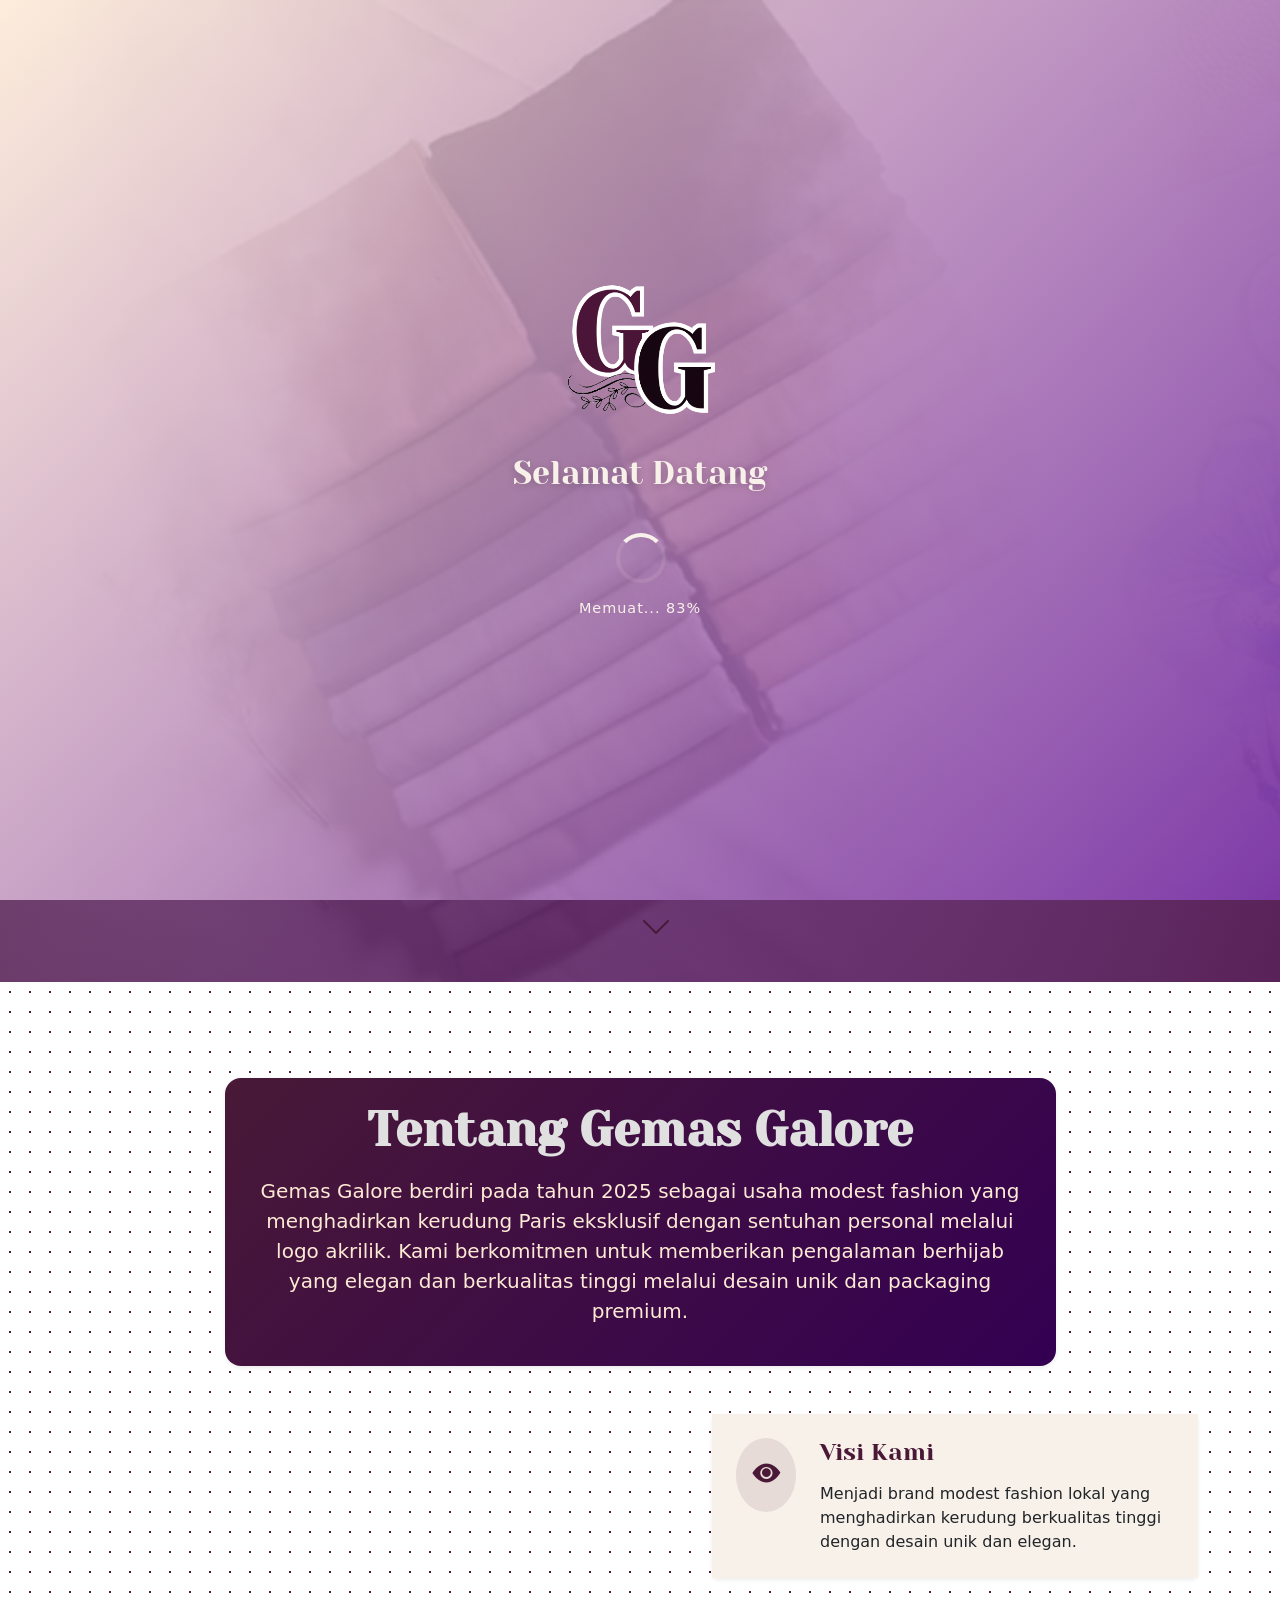
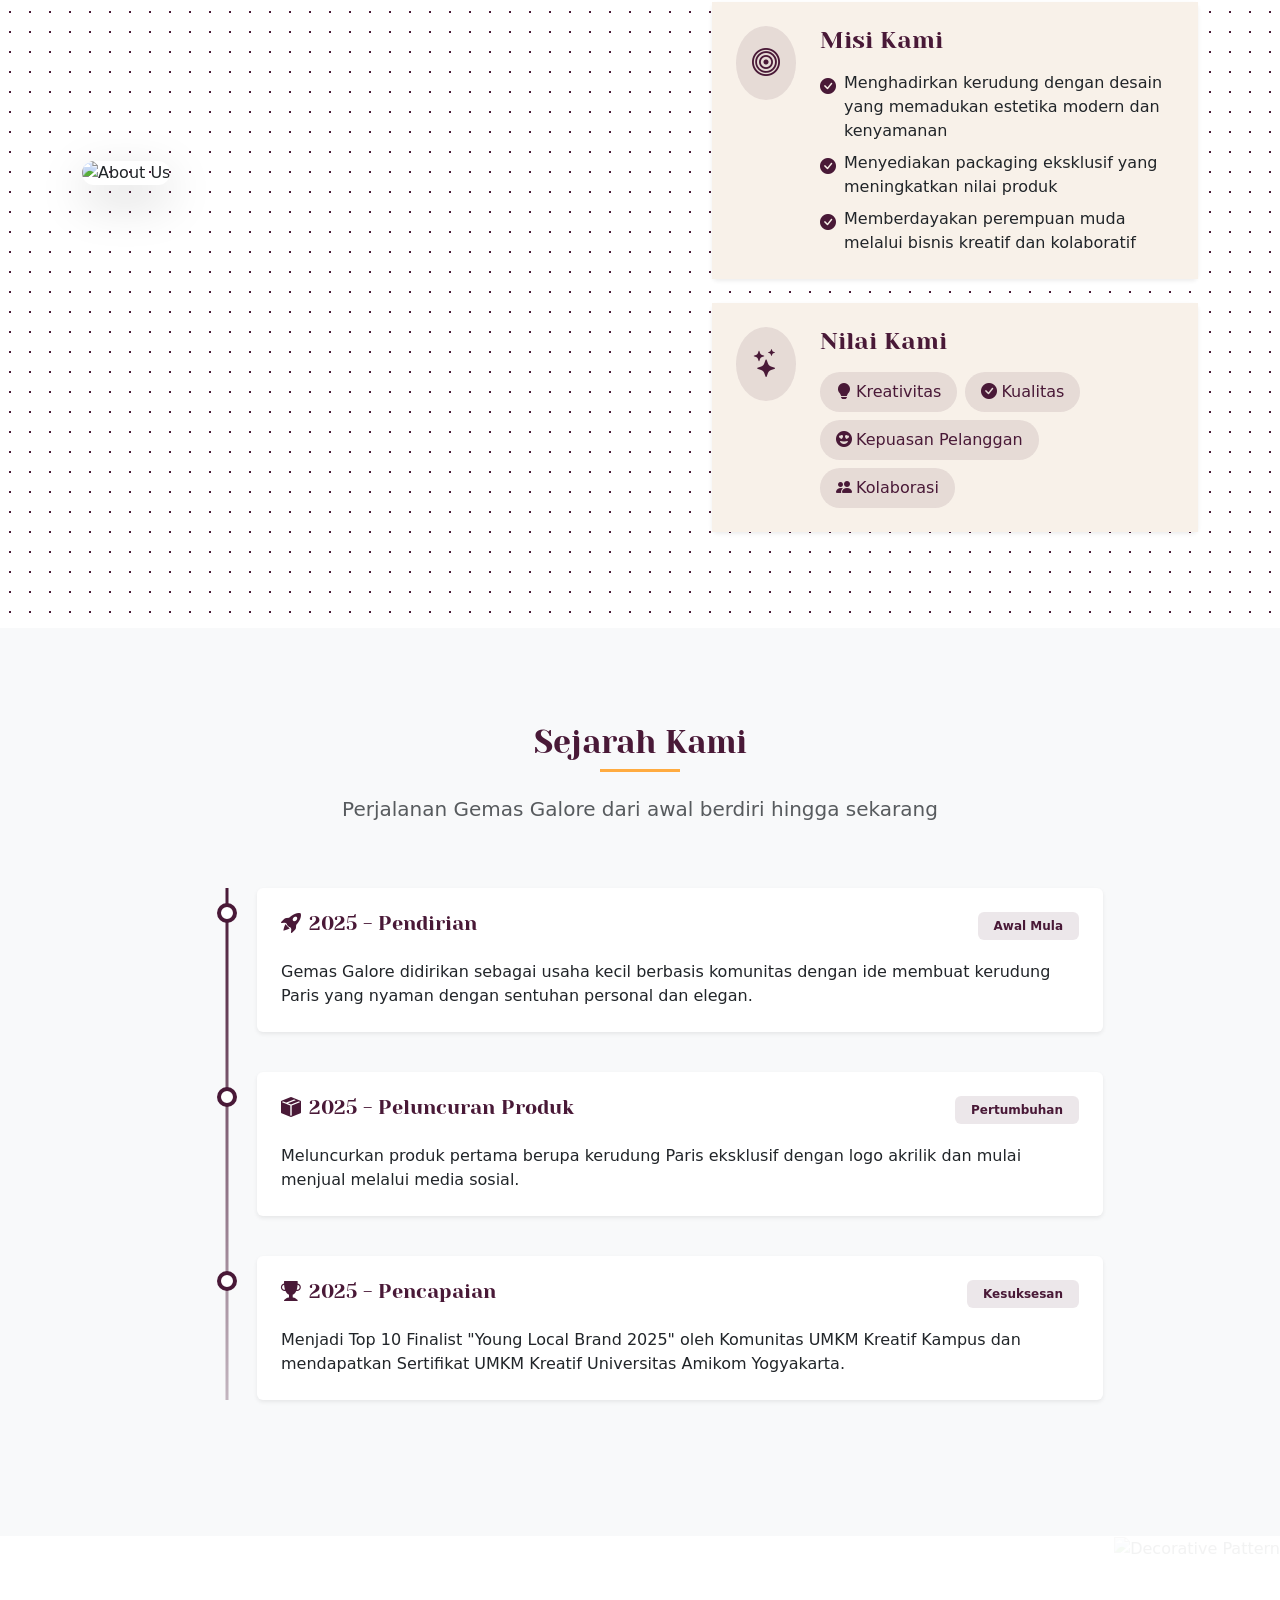
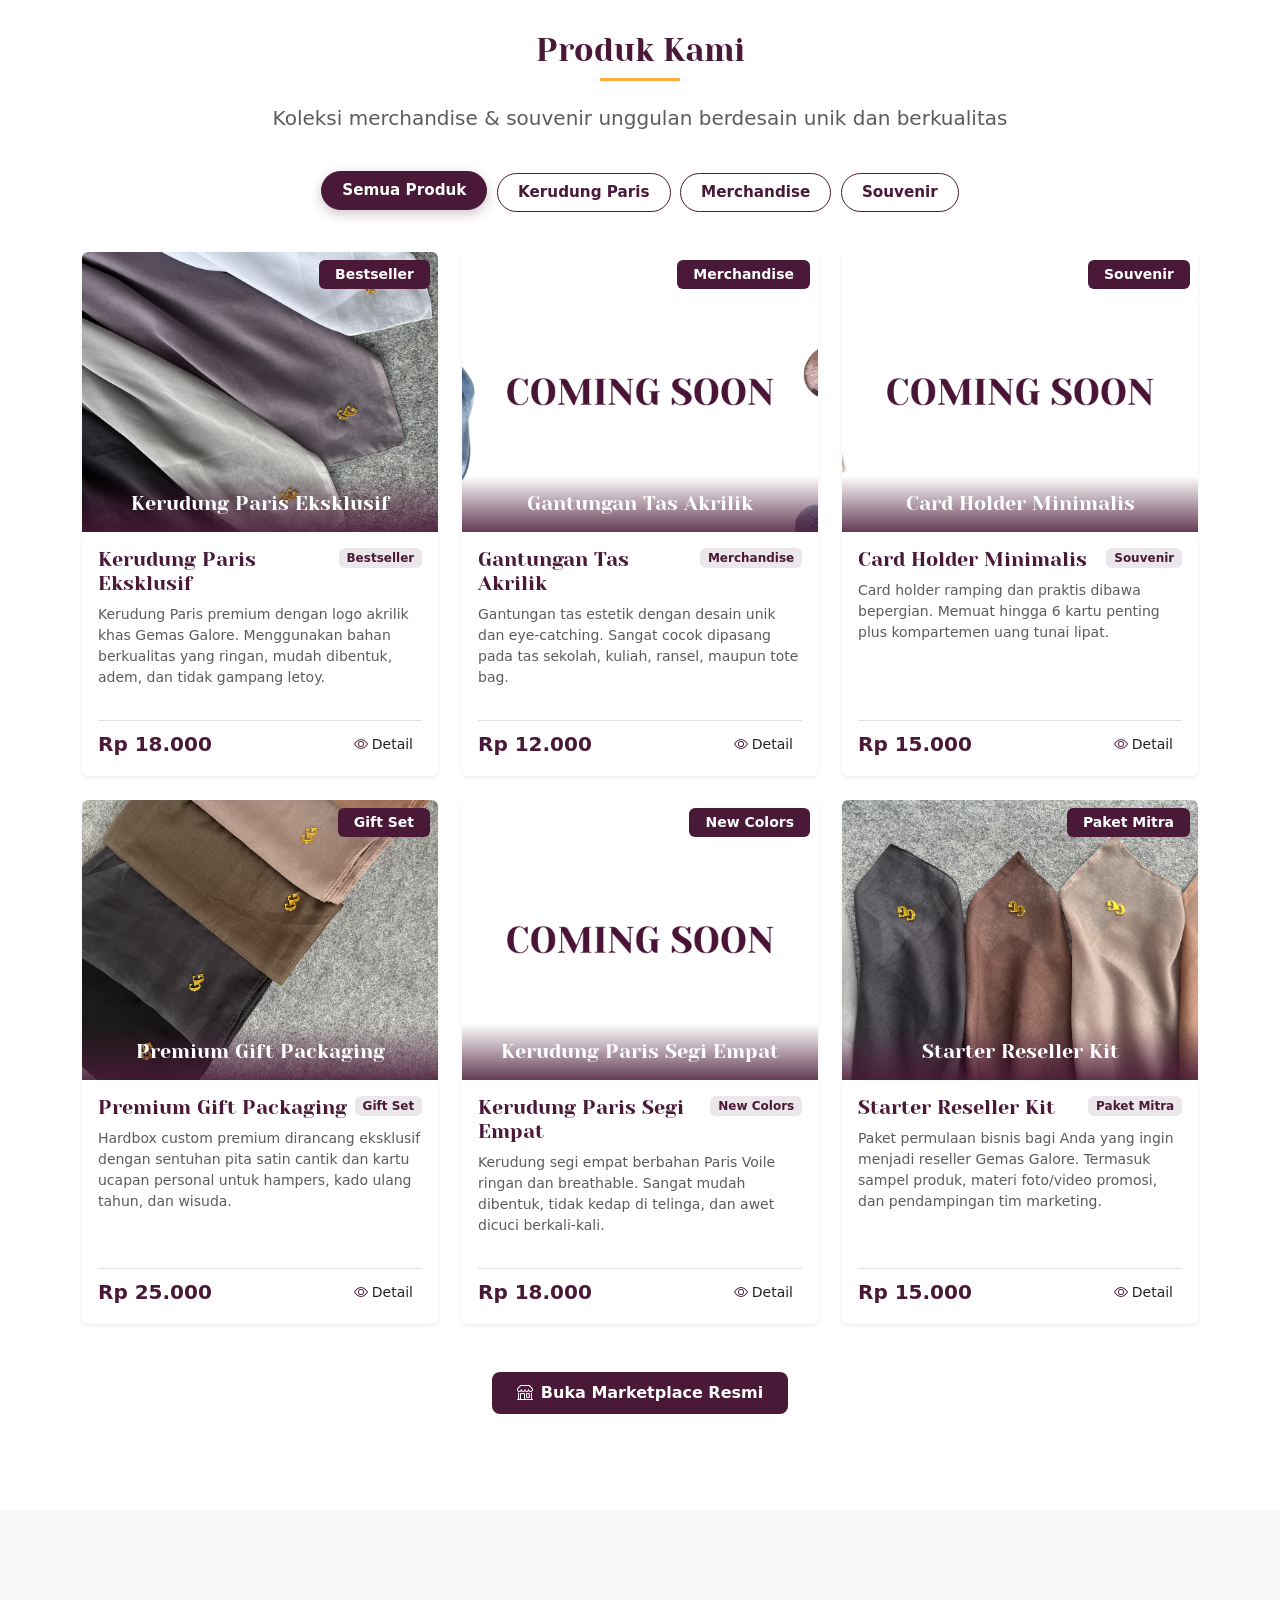
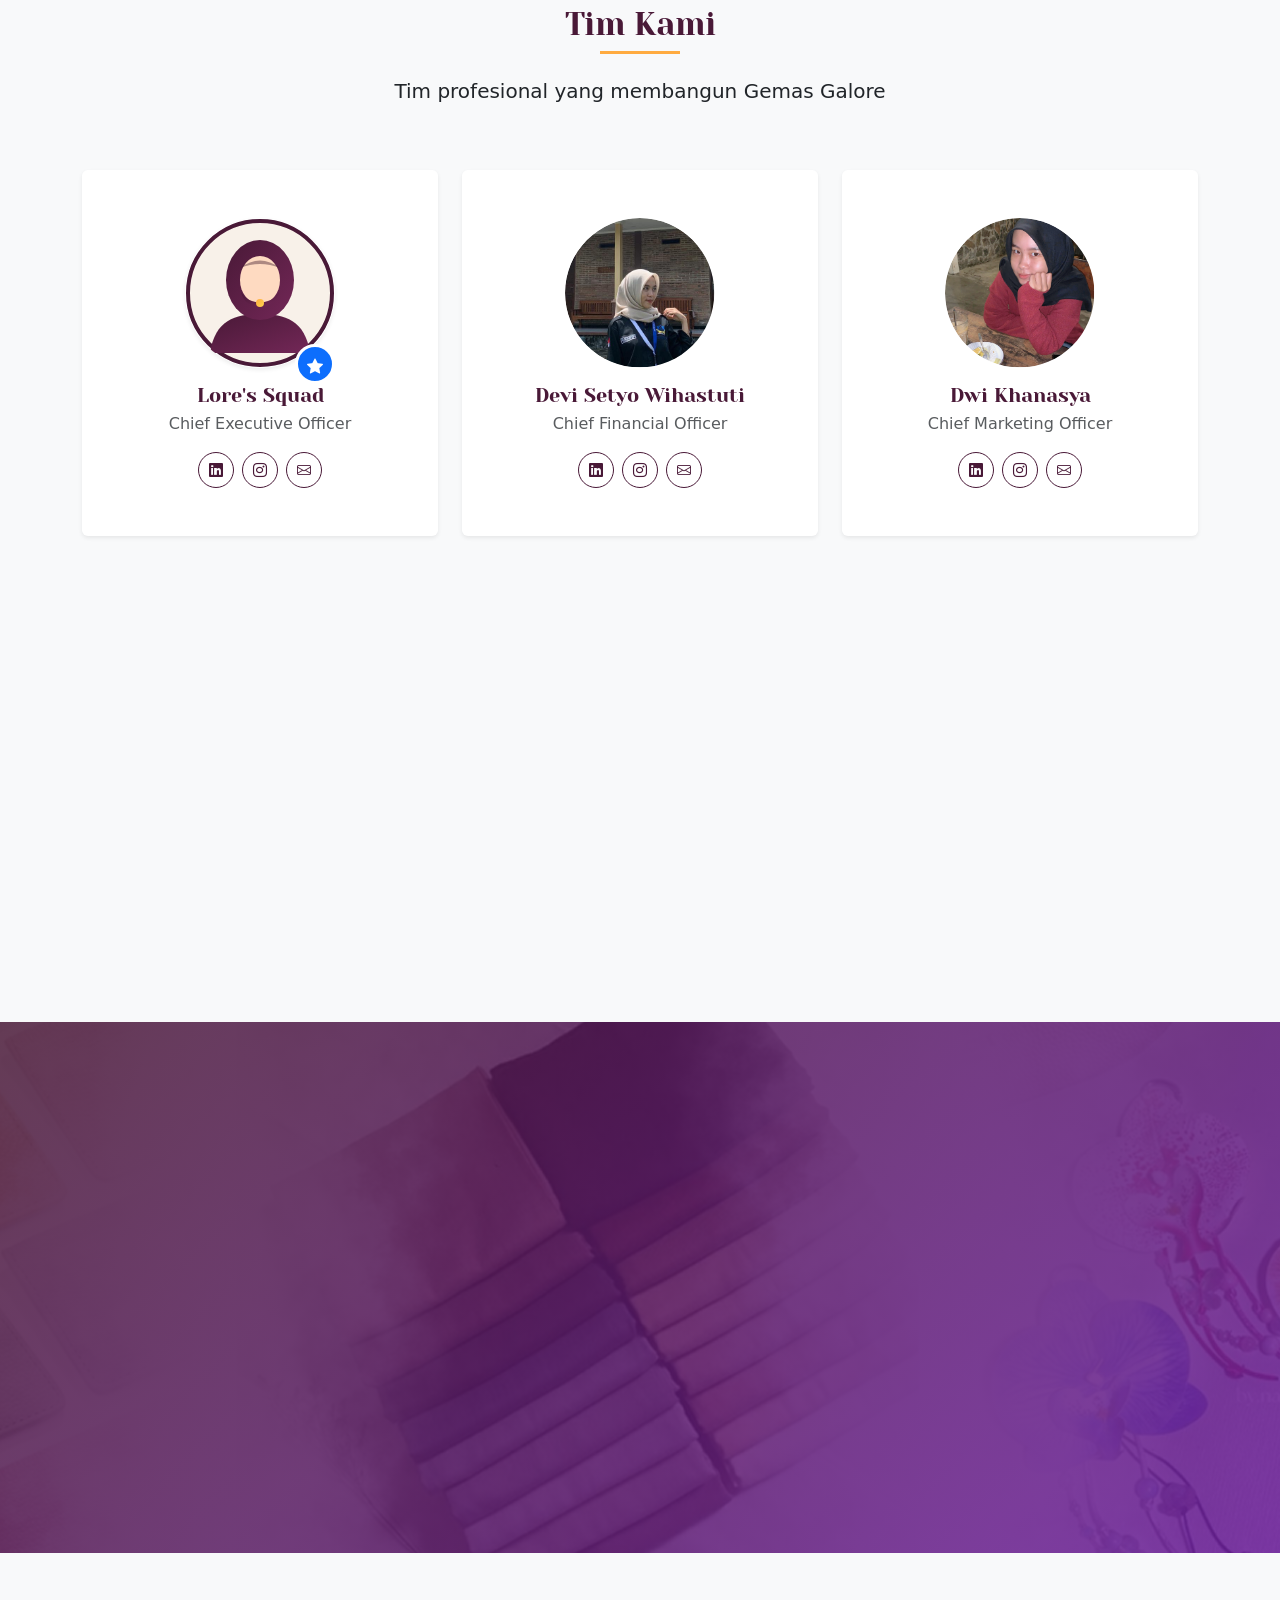
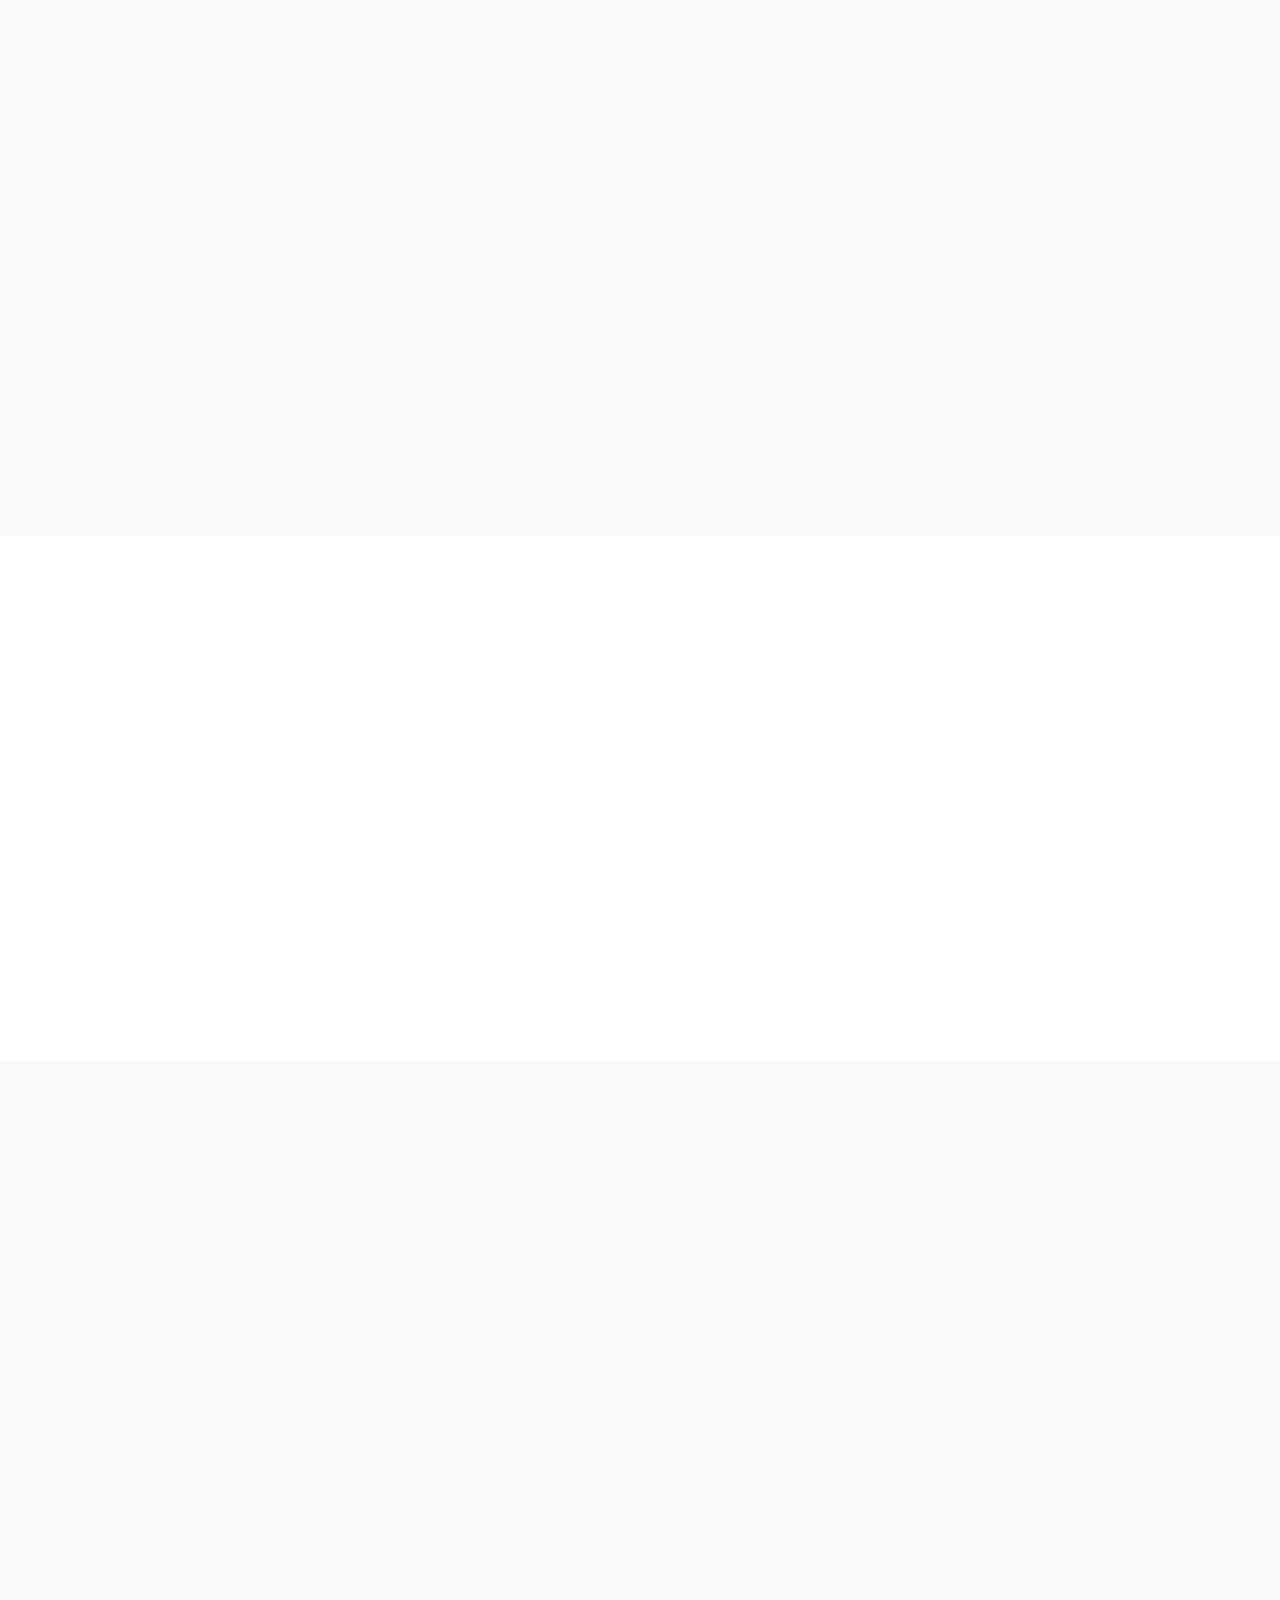
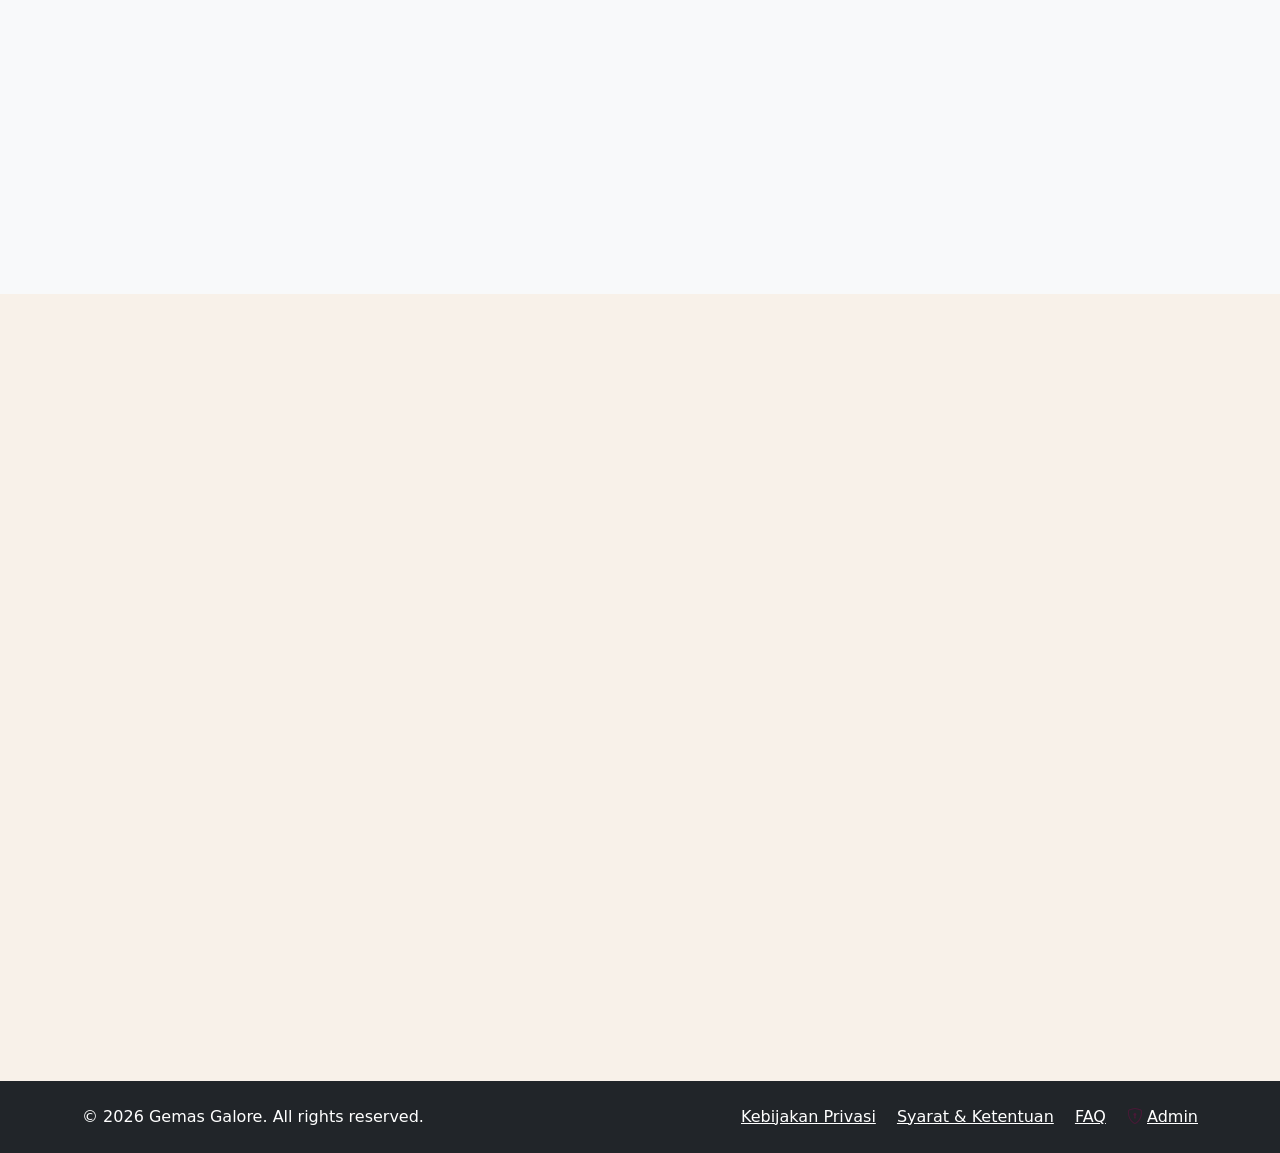
==== index.html @ ba9611f0 "feat: add /lopa custom route for admin panel via vercel.json" ====
<!DOCTYPE html>
<html lang="id">

<head>
    <meta charset="UTF-8">
    <meta name="viewport" content="width=device-width, initial-scale=1.0">
    <title>Gemas Galore | Elegance in Every Detail - Modest Fashion & Merchandise</title>
    
    <!-- Meta SEO -->
    <meta name="description" content="Gemas Galore - Brand modest fashion lokal menghadirkan kerudung Paris eksklusif dengan logo akrilik, merchandise gantungan tas, serta souvenir unik dan elegan di Sleman, Yogyakarta.">
    <meta name="keywords" content="Gemas Galore, kerudung paris, jilbab paris eksklusif, logo akrilik, modest fashion jogja, merchandise, souvenir, card holder, reseller jilbab">
    <meta name="author" content="Gemas Galore Team">
    <meta name="robots" content="index, follow">

    <!-- Open Graph / Facebook / WhatsApp -->
    <meta property="og:type" content="website">
    <meta property="og:site_name" content="Gemas Galore">
    <meta property="og:url" content="https://gemasgalore.vercel.app/">
    <meta property="og:title" content="Gemas Galore - Elegance in Every Detail">
    <meta property="og:description" content="Pilihan kerudung Paris eksklusif logo akrilik, souvenir, dan merchandise premium dengan packaging estetik.">
    <meta property="og:image" content="https://gemasgalore.vercel.app/asset/img/banner1.png">

    <!-- Twitter Card -->
    <meta name="twitter:card" content="summary_large_image">
    <meta name="twitter:title" content="Gemas Galore - Elegance in Every Detail">
    <meta name="twitter:description" content="Modest fashion lokal elegan & merchandise berkualitas dengan sentuhan personal.">
    <meta name="twitter:image" content="https://gemasgalore.vercel.app/asset/img/banner1.png">

    <link rel="icon" type="image/png" href="asset/img/logo1.png">

    <link rel="stylesheet" href="asset/css/style.css">
    <link rel="stylesheet" href="asset/css/splash.css">
    <link rel="stylesheet" href="asset/css/popup.css">

    <!-- Bootstrap 5 CSS -->
    <link href="https://cdn.jsdelivr.net/npm/bootstrap@5.3.3/dist/css/bootstrap.min.css" rel="stylesheet">
    <!-- Bootstrap Icons -->
    <link rel="stylesheet" href="https://cdn.jsdelivr.net/npm/bootstrap-icons@1.11.1/font/bootstrap-icons.css">

    <!-- Google Fonts -->
    <link rel="preconnect" href="https://fonts.googleapis.com">
    <link rel="preconnect" href="https://fonts.gstatic.com" crossorigin>
    <link href="https://fonts.googleapis.com/css2?family=Water+Brush&family=Yeseva+One&display=swap" rel="stylesheet">

    <!-- AOS CSS -->
    <link href="https://unpkg.com/aos@2.3.1/dist/aos.css" rel="stylesheet">
</head>

<body>

    <!-- Splash Screen -->
    <div class="splash-screen">
        <div class="splash-content">
            <div class="logo-container">
                <img src="asset/img/logo1.png" alt="Gemas Galore Logo" class="splash-logo">
                <div class="logo-circle"></div>
            </div>
            <h1 class="splash-title">Selamat Datang</h1>
            <div class="loading-container">
                <div class="loading-circle"></div>
                <div class="loading-text">Memuat...</div>
            </div>
        </div>
    </div>

    <!-- Navigation -->
    <nav class="navbar navbar-expand-lg navbar-dark sticky-top py-3">
        <div class="container">
            <a class="navbar-brand d-flex align-items-center" href="#">
                <img src="asset/img/logo1.png" alt="Gemas Galore Logo" style="height:40px; width:auto;">
                <span class="fw-bold ps-2" style="font-family: 'Yeseva One', cursive;">Gemas Galore</span>
            </a>
            <button class="navbar-toggler" type="button" data-bs-toggle="collapse" data-bs-target="#navbarNav">
                <span class="navbar-toggler-icon"></span>
            </button>
            <div class="collapse navbar-collapse" id="navbarNav">
                <ul class="navbar-nav ms-auto">
                    <li class="nav-item"><a class="nav-link active" href="#home"><i class="bi bi-house-door me-1"></i>
                            Beranda</a></li>
                    <li class="nav-item"><a class="nav-link" href="#about"><i class="bi bi-building me-1"></i>
                            Tentang</a></li>
                    <li class="nav-item"><a class="nav-link" href="#products"><i class="bi bi-bag me-1"></i> Produk</a>
                    </li>
                    <li class="nav-item"><a class="nav-link" href="#team"><i class="bi bi-people me-1"></i> Tim</a></li>
                    <li class="nav-item"><a class="nav-link" href="#faq"><i class="bi bi-question-circle me-1"></i> FAQ</a></li>
                    <li class="nav-item"><a class="nav-link" href="#contact"><i class="bi bi-envelope me-1"></i>
                            Kontak</a></li>
                </ul>
            </div>
        </div>
    </nav>

    <!--1. Hero Section -->
    <section id="home" class="hero-section">
        <div class="hero-overlay"></div>
        <div class="container">
            <div class="hero-content" data-aos="fade-up" data-aos-duration="1000">
                <h1 class="hero-title">Gemas Galore</h1>
                <p class="hero-subtitle">Elegance in Every Detail</p>
                <div class="hero-buttons">
                    <a href="#about" class="btn btn-primary btn-hero me-3" data-aos="fade-right" data-aos-delay="300">
                        <i class="bi bi-arrow-down-circle me-2"></i>Explore Koleksi
                    </a>
                    <a href="https://wa.me/6289656759653" class="btn btn-outline-light btn-hero" data-aos="fade-left"
                        data-aos-delay="300" target="_blank" rel="noopener">
                        <i class="bi bi-whatsapp me-2 text-white"></i>Chat Sekarang
                    </a>
                </div>
            </div>
            <a href="#about" class="hero-scroll-down" data-aos="fade-up" data-aos-delay="500">
                <i class="bi bi-chevron-down"></i>
            </a>
        </div>
    </section>

    <!--2. About Section -->
    <section id="about" class="py-6 py-lg-7 position-relative overflow-hidden">
        <!-- Background Pattern -->
        <div class="position-absolute top-0 start-0 w-100 h-100 bg-pattern"></div>
        <div class="container position-relative z-index-1">
            <div class="row justify-content-center mb-5">
                <div class="col-lg-9 text-center">
                    <div class="tentang rounded-4 shadow-sm p-4" data-aos="fade-up">
                        <h2 class="display-5 fw-bold mb-3" style="color: #e0e0e0;">Tentang Gemas Galore</h2>
                        <p class="lead">
                            Gemas Galore berdiri pada tahun 2025 sebagai usaha modest fashion yang menghadirkan kerudung
                            Paris eksklusif dengan sentuhan personal melalui logo akrilik. Kami berkomitmen untuk
                            memberikan pengalaman
                            berhijab yang elegan dan berkualitas tinggi melalui desain unik dan packaging premium.
                        </p>
                    </div>
                </div>
            </div>

            <div class="row g-5 align-items-center">
                <div class="col-lg-6">
                    <div class="position-relative" data-aos="fade-right">
                        <img src="asset/img/GGcollactions.svg" alt="About Us" class="img-fluid rounded-4 shadow-lg">
                    </div>
                </div>
                <div class="col-lg-6">
                    <div class="ps-lg-5">
                        <!-- Vision Card -->
                        <div class="card border-0 shadow-sm mb-4 hover-lift" data-aos="fade-up" data-aos-delay="100">
                            <div class="card-body p-4 bgcard">
                                <div class="d-flex align-items-start">
                                    <div class="p-3 rounded-circle me-4"
                                        style="background-color: rgba(73, 25, 55, 0.1);">
                                        <i class="bi bi-eye-fill fs-3" style="color: #491937;"></i>
                                    </div>
                                    <div>
                                        <h3 class="h4 mb-3" style="color: #491937;">Visi Kami</h3>
                                        <p class="mb-0">Menjadi brand modest fashion lokal yang menghadirkan kerudung
                                            berkualitas tinggi dengan desain unik dan elegan.</p>
                                    </div>
                                </div>
                            </div>
                        </div>

                        <!-- Mission Card -->
                        <div class="card border-0 shadow-sm mb-4 hover-lift" data-aos="fade-up" data-aos-delay="200">
                            <div class="card-body p-4 bgcard">
                                <div class="d-flex align-items-start">
                                    <div class="p-3 rounded-circle me-4"
                                        style="background-color: rgba(73, 25, 55, 0.1);">
                                        <i class="bi bi-bullseye fs-3" style="color: #491937;"></i>
                                    </div>
                                    <div>
                                        <h3 class="h4 mb-3" style="color: #491937;">Misi Kami</h3>
                                        <ul class="list-unstyled mb-0">
                                            <li class="d-flex mb-2">
                                                <i class="bi bi-check-circle-fill mt-1 me-2"
                                                    style="color: #491937;"></i>
                                                <span>Menghadirkan kerudung dengan desain yang memadukan estetika modern
                                                    dan kenyamanan</span>
                                            </li>
                                            <li class="d-flex mb-2">
                                                <i class="bi bi-check-circle-fill mt-1 me-2"
                                                    style="color: #491937;"></i>
                                                <span>Menyediakan packaging eksklusif yang meningkatkan nilai
                                                    produk</span>
                                            </li>
                                            <li class="d-flex">
                                                <i class="bi bi-check-circle-fill mt-1 me-2"
                                                    style="color: #491937;"></i>
                                                <span>Memberdayakan perempuan muda melalui bisnis kreatif dan
                                                    kolaboratif</span>
                                            </li>
                                        </ul>
                                    </div>
                                </div>
                            </div>
                        </div>

                        <!-- Values Card -->
                        <div class="card border-0 shadow-sm hover-lift" data-aos="fade-up" data-aos-delay="300">
                            <div class="card-body p-4 bgcard">
                                <div class="d-flex align-items-start">
                                    <div class="p-3 rounded-circle me-4"
                                        style="background-color: rgba(73, 25, 55, 0.1);">
                                        <i class="bi bi-stars fs-3" style="color: #491937;"></i>
                                    </div>
                                    <div>
                                        <h3 class="h4 mb-3" style="color: #491937;">Nilai Kami</h3>
                                        <div class="d-flex flex-wrap gap-2">
                                            <span class="rounded-pill py-2 px-3 d-flex align-items-center"
                                                style="background-color: rgba(73, 25, 55, 0.1); color: #491937;">
                                                <i class="bi bi-lightbulb-fill me-1" style="color: #491937;"></i>
                                                Kreativitas
                                            </span>
                                            <span class="rounded-pill py-2 px-3 d-flex align-items-center"
                                                style="background-color: rgba(73, 25, 55, 0.1); color: #491937;">
                                                <i class="bi bi-check-circle-fill me-1" style="color: #491937;"></i>
                                                Kualitas
                                            </span>
                                            <span class="rounded-pill py-2 px-3 d-flex align-items-center"
                                                style="background-color: rgba(73, 25, 55, 0.1); color: #491937;">
                                                <i class="bi bi-emoji-heart-eyes-fill me-1" style="color: #491937;"></i>
                                                Kepuasan Pelanggan
                                            </span>
                                            <span class="rounded-pill py-2 px-3 d-flex align-items-center"
                                                style="background-color: rgba(73, 25, 55, 0.1); color: #491937;">
                                                <i class="bi bi-people-fill me-1" style="color: #491937;"></i>
                                                Kolaborasi
                                            </span>
                                        </div>
                                    </div>
                                </div>
                            </div>
                        </div>
                    </div>
                </div>
            </div>
        </div>
    </section>

    <!--3. History Section -->
    <section id="history" class="py-5 bg-light">
        <div class="container py-5">
            <div class="row justify-content-center mb-5">
                <div class="col-lg-8 text-center" data-aos="fade-up">
                    <h2 class="section-title">Sejarah Kami</h2>
                    <p class="lead text-muted">Perjalanan Gemas Galore dari awal berdiri hingga sekarang</p>
                </div>
            </div>

            <div class="row">
                <div class="col-lg-10 mx-auto">
                    <div class="timeline">
                        <!-- Timeline Item 1 -->
                        <div class="timeline-item" data-aos="fade-right">
                            <div class="timeline-badge"></div>
                            <div class="card border-0 shadow-sm timeline-card">
                                <div class="card-body p-4">
                                    <div
                                        class="d-flex flex-column flex-md-row justify-content-between align-items-start mb-3">
                                        <h5 class="card-title" style="color: #491937;">
                                            <i class="bi bi-rocket-takeoff-fill me-2"></i>2025 - Pendirian
                                        </h5>
                                        <span class="badge py-2 px-3"
                                            style="background-color: rgba(73, 25, 55, 0.1); color: #491937; min-width: 90px; text-align: center;">Awal
                                            Mula</span>
                                    </div>
                                    <p class="card-text mb-0">Gemas Galore didirikan sebagai usaha kecil berbasis
                                        komunitas dengan ide membuat kerudung Paris yang nyaman dengan sentuhan personal
                                        dan elegan.</p>
                                </div>
                            </div>
                        </div>

                        <!-- Timeline Item 2 -->
                        <div class="timeline-item" data-aos="fade-left">
                            <div class="timeline-badge"></div>
                            <div class="card border-0 shadow-sm timeline-card">
                                <div class="card-body p-4">
                                    <div
                                        class="d-flex flex-column flex-md-row justify-content-between align-items-start mb-3">
                                        <h5 class="card-title" style="color: #491937;">
                                            <i class="bi bi-box-seam-fill me-2"></i>2025 - Peluncuran Produk
                                        </h5>
                                        <span class="badge py-2 px-3"
                                            style="background-color: rgba(73, 25, 55, 0.1); color: #491937; min-width: 90px; text-align: center;">Pertumbuhan</span>
                                    </div>
                                    <p class="card-text mb-0">Meluncurkan produk pertama berupa kerudung Paris eksklusif
                                        dengan logo akrilik dan mulai menjual melalui media sosial.</p>
                                </div>
                            </div>
                        </div>

                        <!-- Timeline Item 3 -->
                        <div class="timeline-item" data-aos="fade-right">
                            <div class="timeline-badge"></div>
                            <div class="card border-0 shadow-sm timeline-card">
                                <div class="card-body p-4">
                                    <div
                                        class="d-flex flex-column flex-md-row justify-content-between align-items-start mb-3">
                                        <h5 class="card-title" style="color: #491937;">
                                            <i class="bi bi-trophy-fill me-2"></i>2025 - Pencapaian
                                        </h5>
                                        <span class="badge py-2 px-3"
                                            style="background-color: rgba(73, 25, 55, 0.1); color: #491937; min-width: 90px; text-align: center;">Kesuksesan</span>
                                    </div>
                                    <p class="card-text mb-0">Menjadi Top 10 Finalist "Young Local Brand 2025" oleh
                                        Komunitas UMKM Kreatif Kampus dan mendapatkan Sertifikat UMKM Kreatif
                                        Universitas Amikom Yogyakarta.</p>
                                </div>
                            </div>
                        </div>
                    </div>
                </div>
            </div>
        </div>
    </section>

    <!--5. Products Section -->
    <section id="products" class="bg-white py-5 position-relative">
        <!-- Decorative Elements -->
        <div class="position-absolute top-0 end-0">
            <img src="asset/img/pattern.svg" alt="Decorative Pattern" class="img-fluid"
                style="opacity: 0.05; width: 300px;">
        </div>

        <div class="container py-5 position-relative">
            <div class="row justify-content-center mb-4">
                <div class="col-lg-8 text-center" data-aos="fade-up">
                    <h2 class="section-title">Produk Kami</h2>
                    <p class="lead text-muted">Koleksi merchandise & souvenir unggulan berdesain unik dan berkualitas</p>
                </div>
            </div>

            <!-- Category Filter Tabs -->
            <div class="product-filters" data-aos="fade-up" data-aos-delay="100">
                <button type="button" class="product-filter-btn active" data-filter="all">Semua Produk</button>
                <button type="button" class="product-filter-btn" data-filter="hijab">Kerudung Paris</button>
                <button type="button" class="product-filter-btn" data-filter="merchandise">Merchandise</button>
                <button type="button" class="product-filter-btn" data-filter="souvenir">Souvenir</button>
            </div>

            <div class="row g-4" id="productList">
                <!-- Product 1: Kerudung Paris Eksklusif -->
                <div class="col-md-6 col-lg-4 product-item" data-category="hijab" data-aos="fade-up" data-aos-delay="100">
                    <div class="card product-card h-100 border-0 shadow-sm">
                        <div class="position-relative overflow-hidden">
                            <img src="asset/img/produk/produk1.jpg" class="card-img-top w-100"
                                alt="Kerudung Paris Eksklusif"
                                style="height: 280px; object-fit: cover; transition: transform 0.5s ease;">
                            <span class="position-absolute top-0 end-0 px-3 py-1 m-2 rounded fw-bold small text-white"
                                style="background-color: #491937;">Bestseller</span>
                            <div class="position-absolute bottom-0 start-0 end-0 p-3 text-center"
                                style="background: linear-gradient(to top, rgba(73,25,55,0.85) 0%, transparent 100%);">
                                <h5 class="text-white mb-0">Kerudung Paris</h5>
                            </div>
                        </div>
                        <div class="card-body d-flex flex-column">
                            <div class="d-flex justify-content-between align-items-start mb-2">
                                <h5 class="card-title mb-0" style="color: #491937;">Kerudung Paris Eksklusif</h5>
                                <span class="badge"
                                    style="background-color: rgba(73,25,55,0.1); color: #491937;">Logo Akrilik</span>
                            </div>
                            <p class="card-text text-muted small flex-grow-1">Kerudung dengan sentuhan logo akrilik eksklusif, bahan adem, tegak di dahi, dan nyaman seharian.</p>
                            <div class="d-flex justify-content-between align-items-center mt-3 pt-2 border-top">
                                <span class="fw-bold fs-5" style="color: #491937;">Rp 18.000</span>
                                <div class="d-flex gap-2">
                                    <button type="button" class="btn btn-sm btn-brand-primary btn-quick-view"
                                        data-title="Kerudung Paris Eksklusif"
                                        data-price="Rp 18.000"
                                        data-img="asset/img/produk/produk1.jpg"
                                        data-badge="Bestseller"
                                        data-desc="Kerudung Paris premium dengan logo akrilik khas Gemas Galore. Menggunakan bahan berkualitas yang ringan, mudah dibentuk, adem, dan tidak gampang letoy."
                                        data-material="Paris Premium Super Fine + Pin Akrilik Eksklusif">
                                        <i class="bi bi-eye me-1"></i>Detail
                                    </button>
                                </div>
                            </div>
                        </div>
                    </div>
                </div>

                <!-- Product 2: Gantungan Tas Akrilik -->
                <div class="col-md-6 col-lg-4 product-item" data-category="merchandise" data-aos="fade-up" data-aos-delay="200">
                    <div class="card product-card h-100 border-0 shadow-sm">
                        <div class="position-relative overflow-hidden">
                            <img src="asset/img/bgantungantas.png" class="card-img-top w-100" alt="Gantungan Tas Akrilik"
                                style="height: 280px; object-fit: cover; transition: transform 0.5s ease;">
                            <span class="position-absolute top-0 end-0 px-3 py-1 m-2 rounded fw-bold small text-white"
                                style="background-color: #491937;">Merchandise</span>
                            <div class="position-absolute bottom-0 start-0 end-0 p-3 text-center"
                                style="background: linear-gradient(to top, rgba(73,25,55,0.85) 0%, transparent 100%);">
                                <h5 class="text-white mb-0">Gantungan Tas</h5>
                            </div>
                        </div>
                        <div class="card-body d-flex flex-column">
                            <div class="d-flex justify-content-between align-items-start mb-2">
                                <h5 class="card-title mb-0" style="color: #491937;">Gantungan Tas Akrilik</h5>
                                <span class="badge"
                                    style="background-color: rgba(73,25,55,0.1); color: #491937;">Estetik</span>
                            </div>
                            <p class="card-text text-muted small flex-grow-1">Gantungan tas estetik berdesain menarik dengan bahan akrilik tebal dan gantungan kuat anti karat.</p>
                            <div class="d-flex justify-content-between align-items-center mt-3 pt-2 border-top">
                                <span class="fw-bold fs-5" style="color: #491937;">Rp 12.000</span>
                                <div class="d-flex gap-2">
                                    <button type="button" class="btn btn-sm btn-brand-primary btn-quick-view"
                                        data-title="Gantungan Tas Akrilik"
                                        data-price="Rp 12.000"
                                        data-img="asset/img/bgantungantas.png"
                                        data-badge="Merchandise"
                                        data-desc="Gantungan tas dengan desain unik dan eye-catching. Sangat cocok dipasang pada tas sekolah, kuliah, ransel, maupun tote bag."
                                        data-material="Akrilik Tebal 3mm Double Side + Gantungan O-Ring Premium">
                                        <i class="bi bi-eye me-1"></i>Detail
                                    </button>
                                </div>
                            </div>
                        </div>
                    </div>
                </div>

                <!-- Product 3: Card Holder Minimalis -->
                <div class="col-md-6 col-lg-4 product-item" data-category="souvenir" data-aos="fade-up" data-aos-delay="300">
                    <div class="card product-card h-100 border-0 shadow-sm">
                        <div class="position-relative overflow-hidden">
                            <img src="asset/img/bcardholder.png" class="card-img-top w-100" alt="Card Holder Minimalis"
                                style="height: 280px; object-fit: cover; transition: transform 0.5s ease;">
                            <span class="position-absolute top-0 end-0 px-3 py-1 m-2 rounded fw-bold small text-white"
                                style="background-color: #491937;">Souvenir</span>
                            <div class="position-absolute bottom-0 start-0 end-0 p-3 text-center"
                                style="background: linear-gradient(to top, rgba(73,25,55,0.85) 0%, transparent 100%);">
                                <h5 class="text-white mb-0">Card Holder</h5>
                            </div>
                        </div>
                        <div class="card-body d-flex flex-column">
                            <div class="d-flex justify-content-between align-items-start mb-2">
                                <h5 class="card-title mb-0" style="color: #491937;">Card Holder Minimalis</h5>
                                <span class="badge"
                                    style="background-color: rgba(73,25,55,0.1); color: #491937;">Slim & Rapi</span>
                            </div>
                            <p class="card-text text-muted small flex-grow-1">Penyimpan kartu minimalis dan ringkas untuk kartu identitas, e-money, dan kartu perbankan.</p>
                            <div class="d-flex justify-content-between align-items-center mt-3 pt-2 border-top">
                                <span class="fw-bold fs-5" style="color: #491937;">Rp 15.000</span>
                                <div class="d-flex gap-2">
                                    <button type="button" class="btn btn-sm btn-brand-primary btn-quick-view"
                                        data-title="Card Holder Minimalis"
                                        data-price="Rp 15.000"
                                        data-img="asset/img/bcardholder.png"
                                        data-badge="Souvenir"
                                        data-desc="Card holder ramping dan praktis dibawa bepergian. Memuat hingga 6 kartu penting plus kompartemen uang tunai lipat."
                                        data-material="Kulit Sintetis Lembut / Kanvas Tebal Jahitan Presisi">
                                        <i class="bi bi-eye me-1"></i>Detail
                                    </button>
                                </div>
                            </div>
                        </div>
                    </div>
                </div>

                <!-- Product 4: Premium Gift Packaging -->
                <div class="col-md-6 col-lg-4 product-item" data-category="souvenir" data-aos="fade-up" data-aos-delay="100">
                    <div class="card product-card h-100 border-0 shadow-sm">
                        <div class="position-relative overflow-hidden">
                            <img src="asset/img/produk/produk2.jpg" class="card-img-top w-100" alt="Premium Packaging"
                                style="height: 280px; object-fit: cover; transition: transform 0.5s ease;">
                            <span class="position-absolute top-0 end-0 px-3 py-1 m-2 rounded fw-bold small text-white"
                                style="background-color: #491937;">Gift Set</span>
                            <div class="position-absolute bottom-0 start-0 end-0 p-3 text-center"
                                style="background: linear-gradient(to top, rgba(73,25,55,0.85) 0%, transparent 100%);">
                                <h5 class="text-white mb-0">Premium Packaging</h5>
                            </div>
                        </div>
                        <div class="card-body d-flex flex-column">
                            <div class="d-flex justify-content-between align-items-start mb-2">
                                <h5 class="card-title mb-0" style="color: #491937;">Premium Packaging</h5>
                                <span class="badge"
                                    style="background-color: rgba(73,25,55,0.1); color: #491937;">Exclusive Box</span>
                            </div>
                            <p class="card-text text-muted small flex-grow-1">Box custom tebal, pita satin, dan kartu ucapan eksklusif untuk pengalaman hadiah sempurna.</p>
                            <div class="d-flex justify-content-between align-items-center mt-3 pt-2 border-top">
                                <span class="fw-bold fs-5" style="color: #491937;">Rp 25.000</span>
                                <div class="d-flex gap-2">
                                    <button type="button" class="btn btn-sm btn-brand-primary btn-quick-view"
                                        data-title="Premium Gift Packaging"
                                        data-price="Rp 25.000"
                                        data-img="asset/img/produk/produk2.jpg"
                                        data-badge="Gift Set"
                                        data-desc="Hardbox custom premium dirancang eksklusif dengan sentuhan pita satin cantik dan kartu ucapan personal untuk hampers, kado ulang tahun, dan wisuda."
                                        data-material="Hardbox Doff Premium + Pita Satin + Custom Greeting Card">
                                        <i class="bi bi-eye me-1"></i>Detail
                                    </button>
                                </div>
                            </div>
                        </div>
                    </div>
                </div>

                <!-- Product 5: Kerudung Paris Pastel Edition -->
                <div class="col-md-6 col-lg-4 product-item" data-category="hijab" data-aos="fade-up" data-aos-delay="200">
                    <div class="card product-card h-100 border-0 shadow-sm">
                        <div class="position-relative overflow-hidden">
                            <img src="asset/img/bjilbab.png" class="card-img-top w-100" alt="Kerudung Paris Pastel Edition"
                                style="height: 280px; object-fit: cover; transition: transform 0.5s ease;">
                            <span class="position-absolute top-0 end-0 px-3 py-1 m-2 rounded fw-bold small text-white"
                                style="background-color: #491937;">New Colors</span>
                            <div class="position-absolute bottom-0 start-0 end-0 p-3 text-center"
                                style="background: linear-gradient(to top, rgba(73,25,55,0.85) 0%, transparent 100%);">
                                <h5 class="text-white mb-0">Paris Segi Empat</h5>
                            </div>
                        </div>
                        <div class="card-body d-flex flex-column">
                            <div class="d-flex justify-content-between align-items-start mb-2">
                                <h5 class="card-title mb-0" style="color: #491937;">Kerudung Paris Segi Empat</h5>
                                <span class="badge"
                                    style="background-color: rgba(73,25,55,0.1); color: #491937;">Pastel & Neutral</span>
                            </div>
                            <p class="card-text text-muted small flex-grow-1">Varian warna pastel dan earth tone yang lembut, mudah dipadukan dengan berbagai outfit kerja atau hangout.</p>
                            <div class="d-flex justify-content-between align-items-center mt-3 pt-2 border-top">
                                <span class="fw-bold fs-5" style="color: #491937;">Rp 18.000</span>
                                <div class="d-flex gap-2">
                                    <button type="button" class="btn btn-sm btn-brand-primary btn-quick-view"
                                        data-title="Kerudung Paris Segi Empat"
                                        data-price="Rp 18.000"
                                        data-img="asset/img/bjilbab.png"
                                        data-badge="New Colors"
                                        data-desc="Kerudung segi empat berbahan Paris Voile ringan dan breathable. Sangat mudah dibentuk, tidak kedap di telinga, dan awet dicuci berkali-kali."
                                        data-material="Paris Voile Berkualitas Ukuran 115 x 115 cm">
                                        <i class="bi bi-eye me-1"></i>Detail
                                    </button>
                                </div>
                            </div>
                        </div>
                    </div>
                </div>

                <!-- Product 6: Starter Reseller Kit -->
                <div class="col-md-6 col-lg-4 product-item" data-category="merchandise" data-aos="fade-up" data-aos-delay="300">
                    <div class="card product-card h-100 border-0 shadow-sm">
                        <div class="position-relative overflow-hidden">
                            <img src="asset/img/produk/produk3.jpg" class="card-img-top w-100" alt="Reseller Kit"
                                style="height: 280px; object-fit: cover; transition: transform 0.5s ease;">
                            <span class="position-absolute top-0 end-0 px-3 py-1 m-2 rounded fw-bold small text-white"
                                style="background-color: #491937;">Promo Mitra</span>
                            <div class="position-absolute bottom-0 start-0 end-0 p-3 text-center"
                                style="background: linear-gradient(to top, rgba(73,25,55,0.85) 0%, transparent 100%);">
                                <h5 class="text-white mb-0">Reseller Kit</h5>
                            </div>
                        </div>
                        <div class="card-body d-flex flex-column">
                            <div class="d-flex justify-content-between align-items-start mb-2">
                                <h5 class="card-title mb-0" style="color: #491937;">Starter Reseller Kit</h5>
                                <span class="badge"
                                    style="background-color: rgba(73,25,55,0.1); color: #491937;">Paket Kemitraan</span>
                            </div>
                            <p class="card-text text-muted small flex-grow-1">Paket lengkap sampel produk, konten promosi siap pakai, dan panduan untuk memulai bisnis sebagai reseller.</p>
                            <div class="d-flex justify-content-between align-items-center mt-3 pt-2 border-top">
                                <span class="fw-bold fs-5" style="color: #491937;">Rp 15.000</span>
                                <div class="d-flex gap-2">
                                    <button type="button" class="btn btn-sm btn-brand-primary btn-quick-view"
                                        data-title="Starter Reseller Kit"
                                        data-price="Rp 15.000"
                                        data-img="asset/img/produk/produk3.jpg"
                                        data-badge="Paket Mitra"
                                        data-desc="Paket permulaan bisnis bagi Anda yang ingin menjadi reseller Gemas Galore. Termasuk sampel produk, materi foto/video promosi, dan pendampingan tim marketing."
                                        data-material="Sampel Produk + Katalog Digital + Bimbingan Penjualan">
                                        <i class="bi bi-eye me-1"></i>Detail
                                    </button>
                                </div>
                            </div>
                        </div>
                    </div>
                </div>
            </div>

            <div class="text-center mt-5" data-aos="fade-up">
                <button class="btn px-4 py-2 fw-bold view-products-btn"
                    style="background-color: #491937; color: white;">
                    <i class="bi bi-shop me-2 text-white"></i>Buka Marketplace Resmi
                </button>
            </div>
        </div>
    </section>

    <!-- Modal Quick View Produk -->
    <div class="modal fade" id="productQuickViewModal" tabindex="-1" aria-labelledby="productQuickViewModalLabel" aria-hidden="true">
        <div class="modal-dialog modal-dialog-centered modal-lg">
            <div class="modal-content product-modal-content">
                <div class="modal-header product-modal-header py-3 px-4">
                    <h5 class="modal-title fw-bold" id="productQuickViewModalLabel" style="color: #491937;">
                        <i class="bi bi-bag-check me-2"></i>Detail Produk
                    </h5>
                    <button type="button" class="btn-close" data-bs-dismiss="modal" aria-label="Close"></button>
                </div>
                <div class="modal-body p-4">
                    <div class="row g-4 align-items-center">
                        <div class="col-md-5 text-center">
                            <img id="quickViewImg" src="" alt="Detail Produk" class="img-fluid product-modal-img shadow-sm">
                        </div>
                        <div class="col-md-7">
                            <div class="mb-2">
                                <span class="badge px-3 py-2" id="quickViewBadge" style="background-color: rgba(73,25,55,0.12); color: #491937;"></span>
                            </div>
                            <h3 class="fw-bold mb-2" id="quickViewTitle" style="color: #491937;"></h3>
                            <h4 class="fw-bold mb-3" id="quickViewPrice" style="color: #491937;"></h4>
                            
                            <p class="text-muted mb-3" id="quickViewDesc"></p>

                            <div class="p-3 rounded-3 mb-4" style="background-color: #f8f1e9;">
                                <div class="d-flex align-items-center gap-2 mb-1">
                                    <i class="bi bi-patch-check-fill" style="color: #491937;"></i>
                                    <span class="fw-semibold small" style="color: #491937;">Material & Spesifikasi:</span>
                                </div>
                                <div class="small text-secondary" id="quickViewMaterial"></div>
                            </div>

                            <div class="d-flex flex-wrap gap-2">
                                <a id="quickViewWaBtn" href="#" target="_blank" rel="noopener" class="btn btn-brand-primary flex-grow-1 py-2">
                                    <i class="bi bi-whatsapp me-2"></i>Pesan via WhatsApp
                                </a>
                                <a href="https://id.shp.ee/FdqYZK8" target="_blank" rel="noopener" class="btn btn-brand-outline py-2 px-3">
                                    <i class="bi bi-shop me-1"></i>Beli di Shopee
                                </a>
                            </div>
                        </div>
                    </div>
                </div>
            </div>
        </div>
    </div>

    <!-- Popup Toko Online -->
    <div class="store-popup" id="storePopup">
        <div class="popup-content">
            <button class="close-popup">&times;</button>
            <h4>Kunjungi Toko Online Kami</h4>
            <div class="store-buttons">
                <a href="https://id.shp.ee/FdqYZK8" target="_blank" class="store-btn shopee">
                    <i class="bi bi-shop text-white"></i> Shopee
                </a>
                <a href="https://tokopedia.com/gemasgalore" target="_blank" class="store-btn tokopedia">
                    <i class="bi bi-basket text-white"></i> Tokopedia
                </a>
                <a href="https://tiktok.com/@gemasgalore" target="_blank" class="store-btn tiktok">
                    <i class="bi bi-tiktok text-white"></i> TikTok Shop
                </a>
                <a href="https://instagram.com/gemasgalore" target="_blank" class="store-btn instagram">
                    <i class="bi bi-instagram text-white"></i> Instagram
                </a>
            </div>
        </div>
    </div>

    <!-- Team Section -->
    <section id="team" class="py-5 bg-light">
        <div class="container py-5">
            <div class="row justify-content-center mb-5">
                <div class="col-lg-8 text-center" data-aos="fade-up">
                    <h2 class="section-title" style="color: #491937;">Tim Kami</h2>
                    <p class="lead">Tim profesional yang membangun Gemas Galore</p>
                </div>
            </div>

            <!-- Top Row - 3 Team Members -->
            <div class="row g-4 justify-content-center mb-4">
                <!-- Team Member 1 -->
                <div class="col-md-6 col-lg-4" data-aos="fade-up" data-aos-delay="100">
                    <div class="card border-0 shadow-sm h-100 text-center py-4">
                        <div class="team-card">
                            <div class="position-relative d-inline-block">
                                <img src="asset/img/team/ceo.svg"
                                    class="rounded-circle mb-3 shadow-sm" alt="CEO Lore's Squad"
                                    style="width: 150px; height: 150px; object-fit: cover;">
                                <div class="position-absolute bottom-0 end-0 bg-primary rounded-circle p-2 border border-3 border-white"
                                    style="width: 40px; height: 40px; background-color: #491937;">
                                    <i class="bi bi-star-fill text-white"></i>
                                </div>
                            </div>
                            <h5 class="mb-1" style="color: #491937;">Lore's Squad</h5>
                            <p class="text-muted mb-3">Chief Executive Officer</p>
                            <div class="d-flex justify-content-center gap-2">
                                <a href="#"
                                    class="btn btn-sm rounded-circle d-flex align-items-center justify-content-center"
                                    style="width: 36px; height: 36px; border: 1px solid #491937; color: #491937;">
                                    <i class="bi bi-linkedin"></i>
                                </a>
                                <a href="#"
                                    class="btn btn-sm rounded-circle d-flex align-items-center justify-content-center"
                                    style="width: 36px; height: 36px; border: 1px solid #491937; color: #491937;">
                                    <i class="bi bi-instagram"></i>
                                </a>
                                <a href="#"
                                    class="btn btn-sm rounded-circle d-flex align-items-center justify-content-center"
                                    style="width: 36px; height: 36px; border: 1px solid #491937; color: #491937;">
                                    <i class="bi bi-envelope"></i>
                                </a>
                            </div>
                        </div>
                    </div>
                </div>

                <!-- Team Member 2 -->
                <div class="col-md-6 col-lg-4" data-aos="fade-up" data-aos-delay="200">
                    <div class="card border-0 shadow-sm h-100 text-center py-4">
                        <div class="team-card">
                            <img src="asset/img/team/2.svg" class="rounded-circle mb-3" alt="CFO">
                            <h5 class="mb-1" style="color: #491937;">Devi Setyo Wihastuti</h5>
                            <p class="text-muted mb-3">Chief Financial Officer</p>
                            <div class="d-flex justify-content-center gap-2">
                                <a href="#"
                                    class="btn btn-sm rounded-circle d-flex align-items-center justify-content-center"
                                    style="width: 36px; height: 36px; border: 1px solid #491937; color: #491937;">
                                    <i class="bi bi-linkedin"></i>
                                </a>
                                <a href="#"
                                    class="btn btn-sm rounded-circle d-flex align-items-center justify-content-center"
                                    style="width: 36px; height: 36px; border: 1px solid #491937; color: #491937;">
                                    <i class="bi bi-instagram"></i>
                                </a>
                                <a href="#"
                                    class="btn btn-sm rounded-circle d-flex align-items-center justify-content-center"
                                    style="width: 36px; height: 36px; border: 1px solid #491937; color: #491937;">
                                    <i class="bi bi-envelope"></i>
                                </a>
                            </div>
                        </div>
                    </div>
                </div>

                <!-- Team Member 3 -->
                <div class="col-md-6 col-lg-4" data-aos="fade-up" data-aos-delay="300">
                    <div class="card border-0 shadow-sm h-100 text-center py-4">
                        <div class="team-card">
                            <img src="asset/img/team/1.svg" class="rounded-circle mb-3" alt="CMO">
                            <h5 class="mb-1" style="color: #491937;">Dwi Khanasya</h5>
                            <p class="text-muted mb-3">Chief Marketing Officer</p>
                            <div class="d-flex justify-content-center gap-2">
                                <a href="#"
                                    class="btn btn-sm rounded-circle d-flex align-items-center justify-content-center"
                                    style="width: 36px; height: 36px; border: 1px solid #491937; color: #491937;">
                                    <i class="bi bi-linkedin"></i>
                                </a>
                                <a href="#"
                                    class="btn btn-sm rounded-circle d-flex align-items-center justify-content-center"
                                    style="width: 36px; height: 36px; border: 1px solid #491937; color: #491937;">
                                    <i class="bi bi-instagram"></i>
                                </a>
                                <a href="#"
                                    class="btn btn-sm rounded-circle d-flex align-items-center justify-content-center"
                                    style="width: 36px; height: 36px; border: 1px solid #491937; color: #491937;">
                                    <i class="bi bi-envelope"></i>
                                </a>
                            </div>
                        </div>
                    </div>
                </div>
            </div>

            <!-- Bottom Row - 2 Team Members (Centered) -->
            <div class="row g-4 justify-content-center">
                <!-- Team Member 4 -->
                <div class="col-md-6 col-lg-4" data-aos="fade-up" data-aos-delay="100">
                    <div class="card border-0 shadow-sm h-100 text-center py-4">
                        <div class="team-card">
                            <img src="asset/img/team/4.svg" class="rounded-circle mb-3" alt="CTO">
                            <h5 class="mb-1" style="color: #491937;">Bolopa K.W.</h5>
                            <p class="text-muted mb-3">Chief Technology Officer</p>
                            <div class="d-flex justify-content-center gap-2">
                                <a href="https://www.linkedin.com/in/bolopakw01/" target="_blank"
                                    class="btn btn-sm rounded-circle d-flex align-items-center justify-content-center"
                                    style="width: 36px; height: 36px; border: 1px solid #491937; color: #491937;">
                                    <i class="bi bi-linkedin"></i>
                                </a>
                                <a href="https://www.instagram.com/bolopa_k.w/" target="_blank"
                                    class="btn btn-sm rounded-circle d-flex align-items-center justify-content-center"
                                    style="width: 36px; height: 36px; border: 1px solid #491937; color: #491937;">
                                    <i class="bi bi-instagram"></i>
                                </a>
                                <a href="mailto:bolopakw01@gmail.com" target="_blank"
                                    class="btn btn-sm rounded-circle d-flex align-items-center justify-content-center"
                                    style="width: 36px; height: 36px; border: 1px solid #491937; color: #491937;">
                                    <i class="bi bi-envelope"></i>
                                </a>
                            </div>
                        </div>
                    </div>
                </div>

                <!-- Team Member 5 -->
                <div class="col-md-6 col-lg-4" data-aos="fade-up" data-aos-delay="200">
                    <div class="card border-0 shadow-sm h-100 text-center py-4">
                        <div class="team-card">
                            <img src="asset/img/team/3.svg" class="rounded-circle mb-3" alt="COO">
                            <h5 class="mb-1" style="color: #491937;">Siska Anwar</h5>
                            <p class="text-muted mb-3">Chief Operating Officer</p>
                            <div class="d-flex justify-content-center gap-2">
                                <a href="#"
                                    class="btn btn-sm rounded-circle d-flex align-items-center justify-content-center"
                                    style="width: 36px; height: 36px; border: 1px solid #491937; color: #491937;">
                                    <i class="bi bi-linkedin"></i>
                                </a>
                                <a href="#"
                                    class="btn btn-sm rounded-circle d-flex align-items-center justify-content-center"
                                    style="width: 36px; height: 36px; border: 1px solid #491937; color: #491937;">
                                    <i class="bi bi-instagram"></i>
                                </a>
                                <a href="#"
                                    class="btn btn-sm rounded-circle d-flex align-items-center justify-content-center"
                                    style="width: 36px; height: 36px; border: 1px solid #491937; color: #491937;">
                                    <i class="bi bi-envelope"></i>
                                </a>
                            </div>
                        </div>
                    </div>
                </div>
            </div>
        </div>
    </section>

    <!-- Awards Section -->
    <section class="py-5 bgaward">
        <div class="container py-5">
            <div class="row justify-content-center mb-5">
                <div class="col-lg-8 text-center" data-aos="fade-up">
                    <h2 class="section-title" style="color: rgb(255, 255, 255);">Penghargaan & Sertifikasi</h2>
                    <p class="lead">Pengakuan yang telah kami dapatkan</p>
                </div>
            </div>

            <div class="row g-4 justify-content-center">
                <!-- Award 1 -->
                <div class="col-6 col-md-4 col-lg-3 text-center" data-aos="fade-up" data-aos-delay="100">
                    <div class="p-4 border rounded-3 h-100 award-card"
                        style="border-color: rgba(73, 25, 55, 0.2) !important;">
                        <div class="award-icon">
                            <i class="bi bi-trophy-fill" style="font-size: 2.5rem; color: #491937;"></i>
                        </div>
                        <h5 class="mt-3 mb-0" style="color: #491937;">Top 10 Finalist</h5>
                        <small class="text-muted">Young Local Brand 2025</small>
                    </div>
                </div>

                <!-- Award 2 -->
                <div class="col-6 col-md-4 col-lg-3 text-center" data-aos="fade-up" data-aos-delay="200">
                    <div class="p-4 border rounded-3 h-100 award-card"
                        style="border-color: rgba(73, 25, 55, 0.2) !important;">
                        <div class="award-icon">
                            <i class="bi bi-award-fill" style="font-size: 2.5rem; color: #491937;"></i>
                        </div>
                        <h5 class="mt-3 mb-0" style="color: #491937;">UMKM Kreatif</h5>
                        <small class="text-muted">Universitas Amikom</small>
                    </div>
                </div>

                <!-- Award 3 -->
                <div class="col-6 col-md-4 col-lg-3 text-center" data-aos="fade-up" data-aos-delay="300">
                    <div class="p-4 border rounded-3 h-100 award-card"
                        style="border-color: rgba(73, 25, 55, 0.2) !important;">
                        <div class="award-icon">
                            <i class="bi bi-patch-check-fill" style="font-size: 2.5rem; color: #491937;"></i>
                        </div>
                        <h5 class="mt-3 mb-0" style="color: #491937;">Kolaborasi Kreatif</h5>
                        <small class="text-muted">Handmade Local</small>
                    </div>
                </div>
            </div>
        </div>
    </section>

    <!--11. Testimonials Section -->
    <section class="py-5 bg-light">
        <div class="container py-5">
            <div class="row justify-content-center mb-5">
                <div class="col-lg-8 text-center" data-aos="fade-up">
                    <h2 class="section-title">Testimoni Pelanggan</h2>
                    <p class="lead">Apa kata mereka tentang Gemas Galore</p>
                </div>
            </div>

            <div class="row g-4">
                <!-- Testimonial 1 -->
                <div class="col-md-4" data-aos="fade-up" data-aos-delay="100">
                    <div class="card h-100 border-0 shadow-sm">
                        <div class="card-body p-4">
                            <div class="d-flex mb-3">
                                <img src="asset/img/testimonials/sarah.svg" class="rounded-circle me-3"
                                    alt="Sarah" style="width: 50px; height: 50px;">
                                <div>
                                    <h6 class="mb-0">Sarah</h6>
                                    <small class="text-muted">Mahasiswa</small>
                                    <div class="text-warning">
                                        <i class="bi bi-star-fill"></i>
                                        <i class="bi bi-star-fill"></i>
                                        <i class="bi bi-star-fill"></i>
                                        <i class="bi bi-star-fill"></i>
                                        <i class="bi bi-star-fill"></i>
                                    </div>
                                </div>
                            </div>
                            <p class="card-text testimonial-card ps-3">"Jilbab dari Gemas Galore sangat nyaman dipakai
                                seharian, bahannya adem dan tidak mudah luntur. Packagingnya juga sangat rapi!"</p>
                        </div>
                    </div>
                </div>

                <!-- Testimonial 2 -->
                <div class="col-md-4" data-aos="fade-up" data-aos-delay="200">
                    <div class="card h-100 border-0 shadow-sm">
                        <div class="card-body p-4">
                            <div class="d-flex mb-3">
                                <img src="asset/img/testimonials/rina.svg" class="rounded-circle me-3"
                                    alt="Rina" style="width: 50px; height: 50px;">
                                <div>
                                    <h6 class="mb-0">Rina</h6>
                                    <small class="text-muted">Karyawan</small>
                                    <div class="text-warning">
                                        <i class="bi bi-star-fill"></i>
                                        <i class="bi bi-star-fill"></i>
                                        <i class="bi bi-star-fill"></i>
                                        <i class="bi bi-star-fill"></i>
                                        <i class="bi bi-star-half"></i>
                                    </div>
                                </div>
                            </div>
                            <p class="card-text testimonial-card ps-3">"Gantungan tasnya unik banget, sering dapat
                                pujian dari teman-teman! Harganya juga terjangkau untuk kualitas yang diberikan."</p>
                        </div>
                    </div>
                </div>

                <!-- Testimonial 3 -->
                <div class="col-md-4" data-aos="fade-up" data-aos-delay="300">
                    <div class="card h-100 border-0 shadow-sm">
                        <div class="card-body p-4">
                            <div class="d-flex mb-3">
                                <img src="asset/img/testimonials/dian.svg" class="rounded-circle me-3"
                                    alt="Dian" style="width: 50px; height: 50px;">
                                <div>
                                    <h6 class="mb-0">Dian</h6>
                                    <small class="text-muted">Ibu Rumah Tangga</small>
                                    <div class="text-warning">
                                        <i class="bi bi-star-fill"></i>
                                        <i class="bi bi-star-fill"></i>
                                        <i class="bi bi-star-fill"></i>
                                        <i class="bi bi-star-fill"></i>
                                        <i class="bi bi-star-fill"></i>
                                    </div>
                                </div>
                            </div>
                            <p class="card-text testimonial-card ps-3">"Pelayanannya cepat, packing rapi, dan produk
                                sesuai gambar. Sudah beberapa kali belanja di Gemas Galore dan selalu puas."</p>
                        </div>
                    </div>
                </div>
            </div>
        </div>
    </section>

    <!-- Reseller Program Section -->
    <section class="py-5 bg-white">
        <div class="container py-5">
            <div class="row align-items-center">
                <div class="col-lg-6 mb-4 mb-lg-0" data-aos="fade-right">
                    <img src="asset/img/banner1.png" alt="Program Reseller Gemas Galore"
                        class="img-fluid rounded-4 shadow" style="max-height: 380px; width: 100%; object-fit: cover;">
                </div>
                <div class="col-lg-6" data-aos="fade-left">
                    <h2 class="mb-4" style="color: #491937;">Program Reseller Gemas Galore</h2>
                    <p class="lead mb-4">Bergabunglah dengan komunitas reseller kami dan dapatkan keuntungan menarik!
                    </p>
                    <ul class="list-unstyled mb-4">
                        <li class="mb-2"><i class="bi bi-check-circle-fill"
                                style="color: #491937; margin-right: 0.5rem;"></i> Diskon harga khusus kemitraan reseller</li>
                        <li class="mb-2"><i class="bi bi-check-circle-fill"
                                style="color: #491937; margin-right: 0.5rem;"></i> Materi promosi foto & video siap pakai</li>
                        <li class="mb-2"><i class="bi bi-check-circle-fill"
                                style="color: #491937; margin-right: 0.5rem;"></i> Pelatihan personal branding & strategi penjualan</li>
                        <li class="mb-2"><i class="bi bi-check-circle-fill"
                                style="color: #491937; margin-right: 0.5rem;"></i> Support dan pendampingan penuh dari tim marketing</li>
                    </ul>
                    <div class="d-flex flex-wrap gap-2">
                        <button type="button" class="btn px-4 py-2" style="background-color: #491937; color: #fff;" data-bs-toggle="modal" data-bs-target="#resellerModal">
                            <i class="bi bi-person-plus me-2 text-white"></i>Daftar Mitra Reseller
                        </button>
                        <a href="https://wa.me/6289656759653?text=Halo%20Gemas%20Galore,%20saya%20tertarik%20mendaftar%20Program%20Reseller.%20Boleh%20minta%20info%20syarat%20dan%20katalognya?"
                            target="_blank" rel="noopener" class="btn btn-outline-dark px-4 py-2 reseller-wa-btn">
                            <i class="bi bi-whatsapp me-2 text-success"></i>Tanya via WhatsApp
                        </a>
                    </div>
                </div>
            </div>
        </div>
    </section>

    <!-- Modal Pendaftaran Mitra Reseller -->
    <div class="modal fade" id="resellerModal" tabindex="-1" aria-labelledby="resellerModalLabel" aria-hidden="true">
        <div class="modal-dialog modal-dialog-centered">
            <div class="modal-content border-0 shadow-lg rounded-4 overflow-hidden">
                <div class="modal-header border-0 pb-0" style="background: linear-gradient(135deg, #491937 0%, #38102a 100%); color: white; border-radius: 1rem 1rem 0 0;">
                    <div class="p-2">
                        <h5 class="modal-title fw-bold" id="resellerModalLabel">
                            <i class="bi bi-person-check-fill text-warning me-2"></i>Gabung Mitra Reseller
                        </h5>
                        <p class="small text-white-50 mb-0">Isi data singkat untuk terdaftar di database kemitraan Gemas Galore</p>
                    </div>
                    <button type="button" class="btn-close btn-close-white" data-bs-dismiss="modal" aria-label="Close"></button>
                </div>
                <div class="modal-body p-4">
                    <form id="resellerRegisterForm">
                        <div class="mb-3">
                            <label for="resellerName" class="form-label small fw-semibold text-secondary">Nama Lengkap</label>
                            <input type="text" class="form-control" id="resellerName" placeholder="Contoh: Aisyah Putri" required>
                        </div>
                        <div class="mb-3">
                            <label for="resellerPhone" class="form-label small fw-semibold text-secondary">Nomor WhatsApp</label>
                            <input type="tel" class="form-control" id="resellerPhone" placeholder="Contoh: 08123456789" required>
                        </div>
                        <div class="mb-3">
                            <label for="resellerCity" class="form-label small fw-semibold text-secondary">Kota / Kabupaten Domisili</label>
                            <input type="text" class="form-control" id="resellerCity" placeholder="Contoh: Sleman, Yogyakarta" required>
                        </div>
                        <div class="d-grid mt-4">
                            <button type="submit" id="btnSubmitReseller" class="btn py-2 text-white fw-semibold" style="background-color: #491937;">
                                <i class="bi bi-send-check me-2"></i>Kirim Pendaftaran & Buka WhatsApp
                            </button>
                        </div>
                    </form>
                </div>
            </div>
        </div>
    </div>

    <!-- FAQ Section -->
    <section id="faq" class="py-5 bg-light">
        <div class="container py-5">
            <div class="row justify-content-center mb-5">
                <div class="col-lg-8 text-center" data-aos="fade-up">
                    <h2 class="section-title">Pertanyaan yang Sering Diajukan (FAQ)</h2>
                    <p class="lead text-muted">Informasi lengkap seputar pemesanan, produk, pengiriman, dan kemitraan</p>
                </div>
            </div>

            <div class="row justify-content-center">
                <div class="col-lg-9" data-aos="fade-up" data-aos-delay="100">
                    <div class="accordion faq-accordion" id="faqAccordion">
                        <!-- FAQ 1 -->
                        <div class="accordion-item">
                            <h2 class="accordion-header" id="faqHeadingOne">
                                <button class="accordion-button" type="button" data-bs-toggle="collapse" data-bs-target="#faqCollapseOne" aria-expanded="true" aria-controls="faqCollapseOne">
                                    <i class="bi bi-clock-history me-2" style="color: #491937;"></i> Berapa lama proses pengerjaan dan estimasi pengiriman pesanan?
                                </button>
                            </h2>
                            <div id="faqCollapseOne" class="accordion-collapse collapse show" aria-labelledby="faqHeadingOne" data-bs-parent="#faqAccordion">
                                <div class="accordion-body">
                                    Untuk produk <em>ready stock</em> (seperti Kerudung Paris dan gantungan tas standar), pesanan dikemas dan dikirim dalam 1–2 hari kerja. Untuk produk <em>custom logo akrilik</em> atau paket souvenir dalam jumlah banyak, waktu pengerjaan berkisar antara 3–5 hari kerja tergantung antrean dan kuantitas pesanan.
                                </div>
                            </div>
                        </div>

                        <!-- FAQ 2 -->
                        <div class="accordion-item">
                            <h2 class="accordion-header" id="faqHeadingTwo">
                                <button class="accordion-button collapsed" type="button" data-bs-toggle="collapse" data-bs-target="#faqCollapseTwo" aria-expanded="false" aria-controls="faqCollapseTwo">
                                    <i class="bi bi-palette-fill me-2" style="color: #491937;"></i> Apakah bisa custom desain logo akrilik atau souvenir untuk event?
                                </button>
                            </h2>
                            <div id="faqCollapseTwo" class="accordion-collapse collapse" aria-labelledby="faqHeadingTwo" data-bs-parent="#faqAccordion">
                                <div class="accordion-body">
                                    <strong>Bisa sekali!</strong> Gemas Galore melayani custom logo akrilik nama/brand pribadi, souvenir pernikahan, hampers kelulusan/wisuda, serta merchandise acara komunitas dan kampus dengan harga spesial serta kemasan eksklusif.
                                </div>
                            </div>
                        </div>

                        <!-- FAQ 3 -->
                        <div class="accordion-item">
                            <h2 class="accordion-header" id="faqHeadingThree">
                                <button class="accordion-button collapsed" type="button" data-bs-toggle="collapse" data-bs-target="#faqCollapseThree" aria-expanded="false" aria-controls="faqCollapseThree">
                                    <i class="bi bi-people-fill me-2" style="color: #491937;"></i> Bagaimana cara dan syarat bergabung menjadi Reseller?
                                </button>
                            </h2>
                            <div id="faqCollapseThree" class="accordion-collapse collapse" aria-labelledby="faqHeadingThree" data-bs-parent="#faqAccordion">
                                <div class="accordion-body">
                                    Anda cukup memesan <strong>Starter Reseller Kit (Rp 15.000)</strong> atau menghubungi kami langsung melalui WhatsApp. Anda akan mendapatkan harga grosir khusus mitra, materi foto/video promosi siap pakai, serta bimbingan penjualan langsung dari tim kami.
                                </div>
                            </div>
                        </div>

                        <!-- FAQ 4 -->
                        <div class="accordion-item">
                            <h2 class="accordion-header" id="faqHeadingFour">
                                <button class="accordion-button collapsed" type="button" data-bs-toggle="collapse" data-bs-target="#faqCollapseFour" aria-expanded="false" aria-controls="faqCollapseFour">
                                    <i class="bi bi-credit-card-2-front me-2" style="color: #491937;"></i> Apa saja metode pembayaran dan jasa ekspedisi yang didukung?
                                </button>
                            </h2>
                            <div id="faqCollapseFour" class="accordion-collapse collapse" aria-labelledby="faqHeadingFour" data-bs-parent="#faqAccordion">
                                <div class="accordion-body">
                                    Kami menerima pembayaran melalui Transfer Bank (BCA, Mandiri, BRI, BNI), QRIS, E-Wallet (GoPay, OVO, ShopeePay, DANA), atau checkout aman melalui official store di Shopee & Tokopedia. Pengiriman dapat menggunakan J&T Express, SiCepat, JNE, dan SPX Express.
                                </div>
                            </div>
                        </div>
                    </div>
                </div>
            </div>
        </div>
    </section>

    <!-- Contact Section -->
    <section id="contact" class="py-5" style="background-color: #f8f1e9;">
        <div class="container">
            <h2 class="text-center section-title" style="color: #491937;" data-aos="fade-up">Hubungi Kami</h2>

            <div class="row">
                <div class="col-lg-6 mb-5 mb-lg-0" data-aos="fade-right">
                    <div class="card border-0 shadow-sm h-100" style="background-color: white;">
                        <div class="card-body p-4">
                            <!-- Google Maps -->
                            <h4 class="mb-3" style="color: #491937;">
                                <i class="bi bi-geo-alt-fill me-2"></i> Lokasi Kami
                                <div class="mt-2"
                                    style="font-size: 0.95rem; color: #6c757d; word-break: break-word; white-space: normal;">
                                    <a href="https://maps.google.com/?q=Gang+Ipal+2,+Palgading,+Sinduharjo,+Ngaglik,+Sleman,+Yogyakarta"
                                        target="_blank" style="color: #6c757d; text-decoration: none;">
                                        Gang Ipal 2, Palgading, Sinduharjo, Ngaglik, Sleman, Yogyakarta
                                    </a>
                                </div>
                            </h4>
                            <div class="mb-4 rounded-3 overflow-hidden">
                                <iframe
                                    src="https://www.google.com/maps/embed?pb=!1m18!1m12!1m3!1d3953.26928214392!2d110.40677431477433!3d-7.762555794404051!2m3!1f0!2f0!3f0!3m2!1i1024!2i768!4f13.1!3m3!1m2!1s0x0%3A0x0!2zN8KwNDUnNDUuMiJTIDExMMKwMjQnMzMuOSJF!5e0!3m2!1sen!2sid!4v1621234567890!5m2!1sen!2sid"
                                    width="100%" height="250" style="border:0;" allowfullscreen=""
                                    loading="lazy"></iframe>
                            </div>

                            <!-- Contact Info -->
                            <div class="contact-info">
                                <div class="d-flex align-items-center mb-3">
                                    <div class="icon-circle me-3" style="background-color: #491937;">
                                        <i class="bi bi-envelope-fill text-white"></i>
                                    </div>
                                    <div>
                                        <h6 class="mb-0" style="color: #491937;">Email</h6>
                                        <a href="mailto:hiigemasgalore@gmail.com" class="text-decoration-none"
                                            style="color: #6c757d;">
                                            hiigemasgalore@gmail.com
                                        </a>
                                    </div>
                                </div>

                                <div class="d-flex align-items-center mb-3">
                                    <div class="icon-circle me-3" style="background-color: #491937;">
                                        <i class="bi bi-tiktok text-white"></i>
                                    </div>
                                    <div>
                                        <h6 class="mb-0" style="color: #491937;">TikTok</h6>
                                        <a href="https://www.tiktok.com/@gemasgalore2" target="_blank"
                                            class="text-decoration-none" style="color: #6c757d;">
                                            @gemasgalore2
                                        </a>
                                    </div>
                                </div>

                                <div class="d-flex align-items-center mb-3">
                                    <div class="icon-circle me-3" style="background-color: #491937;">
                                        <i class="bi bi-shop text-white"></i>
                                    </div>
                                    <div>
                                        <h6 class="mb-0" style="color: #491937;">Shopee</h6>
                                        <a href="https://id.shp.ee/FdqYZK8" target="_blank" class="text-decoration-none"
                                            style="color: #6c757d;">
                                            Gemas Galore Official
                                        </a>
                                    </div>
                                </div>

                                <div class="d-flex align-items-center">
                                    <div class="icon-circle me-3" style="background-color: #491937;">
                                        <i class="bi bi-whatsapp text-white"></i>
                                    </div>
                                    <div>
                                        <h6 class="mb-0" style="color: #491937;">WhatsApp</h6>
                                        <a href="https://wa.me/6289656759653" target="_blank"
                                            class="text-decoration-none" style="color: #6c757d;">
                                            +62 896-5675-9653
                                        </a>
                                    </div>
                                </div>
                            </div>
                        </div>
                    </div>
                </div>

                <div class="col-lg-6" data-aos="fade-left">
                    <div class="card border-0 shadow-sm h-100" style="background-color: white;">
                        <div class="card-body p-4">
                            <h4 class="mb-4" style="color: #491937;">
                                <i class="bi bi-send-fill me-2"></i> Kirim Pesan
                            </h4>
                            <form>
                                <div class="mb-3">
                                    <label for="name" class="form-label" style="color: #491937;">Nama Lengkap</label>
                                    <input type="text" class="form-control" id="name" required
                                        style="border-color: #ced4da;">
                                </div>
                                <div class="mb-3">
                                    <label for="email" class="form-label" style="color: #491937;">Email</label>
                                    <input type="email" class="form-control" id="email" required
                                        style="border-color: #ced4da;">
                                </div>
                                <div class="mb-3">
                                    <label for="phone" class="form-label" style="color: #491937;">Nomor Telepon</label>
                                    <input type="tel" class="form-control" id="phone" style="border-color: #ced4da;">
                                </div>
                                <div class="mb-3">
                                    <label for="message" class="form-label" style="color: #491937;">Pesan</label>
                                    <textarea class="form-control" id="message" rows="4" required
                                        style="border-color: #ced4da;"></textarea>
                                </div>
                                <button type="submit" class="btn w-100 py-2"
                                    style="background-color: #491937; color: white;">
                                    <i class="bi bi-send me-2"></i>Kirim Pesan
                                </button>
                            </form>
                        </div>
                    </div>
                </div>
            </div>
        </div>
    </section>

    <!-- Footer -->
    <footer class="py-4 bg-dark text-white">
        <div class="container">
            <div class="row align-items-center">
                <div class="col-md-6 text-center text-md-start">
                    <p class="mb-0">&copy; <span id="currentYear"></span> Gemas Galore. All rights reserved.</p>
                </div>
                <div class="col-md-6 text-center text-md-end">
                    <a href="#" class="text-white me-3">Kebijakan Privasi</a>
                    <a href="#" class="text-white me-3">Syarat & Ketentuan</a>
                    <a href="#faq" class="text-white me-3">FAQ</a>
                    <a href="/lopa" target="_blank" class="text-white" title="Panel Kelola Produk & Pesan"><i class="bi bi-shield-lock me-1"></i>Admin</a>
                </div>
            </div>
        </div>
    </footer>

    <!-- Back to Top Button -->
    <a href="#" class="position-fixed" id="back-to-top" style="display: none;" aria-label="Kembali ke atas">
        <div class="back-to-top-container">
            <div class="back-to-top-inner">
                <i class="bi bi-arrow-up text-white"></i>
            </div>
            <div class="back-to-top-wave"></div>
        </div>
    </a>

    <!-- Bootstrap JS Bundle -->
    <script src="https://cdn.jsdelivr.net/npm/bootstrap@5.3.3/dist/js/bootstrap.bundle.min.js"></script>

    <!-- AOS JS -->
    <script src="https://unpkg.com/aos@2.3.1/dist/aos.js"></script>

    <!-- Supabase JS CDN & Config -->
    <script src="https://cdn.jsdelivr.net/npm/@supabase/supabase-js@2"></script>
    <script src="asset/js/supabase-config.js"></script>

    <!-- Custom Project Scripts -->
    <script src="asset/js/main.js"></script>
    <script src="asset/js/splash.js"></script>
    <script src="asset/js/popup.js"></script>
</body>

</html>
---- asset/css/style.css ----
/* ===== Base Styles ===== */
:root {
    background-color: #212529 !important;
    --primary: #491937;
    --secondary: #f8f1e9;
    --accent: #ffab40;
    --dark: #1a1a1a;
    --light: #ffffff;
}

body {
    font-family: 'Segoe UI', Tahoma, Geneva, Verdana, sans-serif;
    color: var(--dark);
    line-height: 1.6;
    overflow-x: hidden;
    -ms-overflow-style: none;
    /* IE and Edge */
    scrollbar-width: none;
    /* Firefox */
    overflow-y: scroll;
    /* Tetap memungkinkan scrolling */
}

/* ===== Typography ===== */
h1,
h2,
h3,
h4,
h5,
h6 {
    font-family: 'Yeseva One', cursive;
}

.section-title {
    position: relative;
    display: inline-block;
    margin-bottom: 2rem;
    color: var(--primary);
}

.section-title:after {
    content: "";
    position: absolute;
    bottom: -10px;
    left: 50%;
    transform: translateX(-50%);
    width: 80px;
    height: 3px;
    background: var(--accent);
}

.lead {
    font-size: 1.25rem;
    font-weight: 300;
}

/* ===== Navigation ===== */
.navbar {
    background-color: rgb(253, 234, 213) !important;
    transition: all 0.4s cubic-bezier(0.25, 0.46, 0.45, 0.94);
    box-shadow: 0 2px 10px rgba(0, 0, 0, 0.05);
}

/* Text and icon colors */
.navbar-brand,
.nav-link,
.navbar-toggler-icon,
.bi {
    color: #491937 !important;
    transition: color 0.4s cubic-bezier(0.25, 0.46, 0.45, 0.94), transform 0.4s cubic-bezier(0.25, 0.46, 0.45, 0.94);
    text-decoration: none !important;
}

/* Nav items container */
.navbar-nav {
    gap: 0.5rem;
}

/* Hover effects with smooth scaling */
.nav-link {
    position: relative;
    padding: 0.5rem 1rem !important;
    display: inline-flex;
    align-items: center;
    gap: 0.5rem;
    transition: color 0.4s cubic-bezier(0.25, 0.46, 0.45, 0.94), transform 0.4s cubic-bezier(0.25, 0.46, 0.45, 0.94);
}

.nav-link:hover,
.nav-link:focus,
.nav-link:hover .bi,
.nav-link:focus .bi {
    color: #491937 !important;
    transform: scale(1.05);
    transition: color 0.6s cubic-bezier(0.25, 0.46, 0.45, 0.94), transform 0.6s cubic-bezier(0.25, 0.46, 0.45, 0.94);
}

.nav-link .bi {
    transition: color 0.4s cubic-bezier(0.25, 0.46, 0.45, 0.94), transform 0.4s cubic-bezier(0.25, 0.46, 0.45, 0.94);
}

.navbar-toggler {
    border-color: #491919;
    transition: all 0.4s ease;
}

/* Scrolled state - changes to colored navbar */
.navbar.scrolled {
    background-color: #491937 !important;
    box-shadow: 0 2px 10px rgba(0, 0, 0, 0.1);
}

.navbar.scrolled .navbar-brand,
.navbar.scrolled .nav-link,
.navbar.scrolled .bi {
    color: white !important;
    transition: color 0.4s cubic-bezier(0.25, 0.46, 0.45, 0.94), transform 0.4s cubic-bezier(0.25, 0.46, 0.45, 0.94);
}

.navbar.scrolled .nav-link:hover,
.navbar.scrolled .nav-link:focus,
.navbar.scrolled .nav-link:hover .bi,
.navbar.scrolled .nav-link:focus .bi {
    color: #ffffff !important;
    transform: scale(1.05);
    transition: color 0.6s cubic-bezier(0.25, 0.46, 0.45, 0.94), transform 0.6s cubic-bezier(0.25, 0.46, 0.45, 0.94);
}

.navbar.scrolled .navbar-toggler {
    border-color: white;
}

.navbar.scrolled .navbar-toggler-icon {
    background-image: url("data:image/svg+xml,%3csvg xmlns='http://www.w3.org/2000/svg' viewBox='0 0 30 30'%3e%3cpath stroke='white' stroke-linecap='round' stroke-miterlimit='10' stroke-width='2' d='M4 7h22M4 15h22M4 23h22'/%3e%3c/svg%3e");
}

/* ===== Hero Section ===== */
.hero-section {
    position: relative;
    background: linear-gradient(135deg, rgba(73, 25, 55, 0.85) 0%, rgba(106, 27, 154, 0.85) 100%),
        url('../img/banner1.png') no-repeat center center/cover;
    color: white;
    min-height: 100vh;
    display: flex;
    align-items: center;
    text-align: center;
    overflow: hidden;
}

.hero-overlay {
    position: absolute;
    top: 0;
    left: 0;
    width: 100%;
    height: 100%;
    background: radial-gradient(circle at 20% 50%, rgba(255, 255, 255, 0.1) 0%, rgba(73, 25, 55, 0.7) 100%);
}

.hero-content {
    position: relative;
    z-index: 2;
    max-width: 800px;
    margin: 0 auto;
    padding: 2rem;
    animation: fadeInUp 1s ease-out;
}

.hero-logo {
    height: 80px;
    width: auto;
    filter: drop-shadow(0 2px 5px rgba(0, 0, 0, 0.3));
}

.hero-title {
    font-family: 'Water Brush', cursive;
    font-size: 100px;
    margin-bottom: 1rem;
    color: white;
    text-shadow: 0 2px 10px rgba(0, 0, 0, 0.3);
    letter-spacing: 1px;
}

.hero-divider {
    width: 100px;
    height: 3px;
    background: linear-gradient(90deg, transparent 0%, #FFAB40 50%, transparent 100%);
    margin: 1.5rem auto;
}

.hero-subtitle {
    font-size: 1.5rem;
    margin-bottom: 3rem;
    font-weight: 300;
    line-height: 1.6;
    text-shadow: 0 1px 3px rgba(0, 0, 0, 0.3);
}

.btn-hero {
    padding: 0.8rem 2rem;
    font-size: 1.1rem;
    border-radius: 50px;
    transition: all 0.3s ease;
    border-width: 2px;
}

.btn-primary.btn-hero {
    background-color: rgb(253, 234, 213);
    border-color: #FFAB40;
    color: #491937;
}

.btn-primary.btn-hero:hover {
    background-color: #491937;
    color: #ffffff;
    transform: translateY(-3px);
    box-shadow: 0 10px 20px rgba(0, 0, 0, 0.2);
}

.btn-primary.btn-hero:hover .bi {
    color: #ffffff !important;
}

.btn-outline-light.btn-hero:hover {
    color: #000000;
    background-color: rgba(255, 255, 255, 0.1);
    transform: translateY(-3px);
    box-shadow: 0 10px 20px rgba(0, 0, 0, 0.2);
}

.btn-outline-light.btn-hero:hover .bi {
    color: #000000 !important;
}

.hero-scroll-down {
    position: absolute;
    bottom: 30px;
    left: 50%;
    transform: translateX(-50%);
    color: white;
    font-size: 2rem;
    animation: bounce 2s infinite;
    z-index: 2;
}

@keyframes fadeInUp {
    from {
        opacity: 0;
        transform: translateY(20px);
    }

    to {
        opacity: 1;
        transform: translateY(0);
    }
}

@keyframes bounce {

    0%,
    20%,
    50%,
    80%,
    100% {
        transform: translateY(0) translateX(-50%);
    }

    40% {
        transform: translateY(-20px) translateX(-50%);
    }

    60% {
        transform: translateY(-10px) translateX(-50%);
    }
}

/* ===== About Section ===== */
.tentang {
    background: linear-gradient(135deg, #491937 0%, #330052 100%);
    color: rgb(253, 234, 213);
}

.tentang p {
    color: rgb(253, 234, 213);
}

.bgcard {
    background-color: rgb(248, 241, 233);
}

/* Background Pattern */
.bg-pattern {
    background-image: radial-gradient(var(--primary) 1px, transparent 1px);
    background-size: 20px 20px;
}

/* Hover Lift Effect */
.hover-lift {
    transition: all 0.3s ease;
    border-radius: 12px;
}

.hover-lift:hover {
    transform: translateY(-5px);
    box-shadow: 0 10px 25px rgba(0, 0, 0, 0.1) !important;
}

/* Section Spacing */
.py-6 {
    padding-top: 5rem;
    padding-bottom: 5rem;
}

.py-lg-7 {
    padding-top: 6rem;
    padding-bottom: 6rem;
}

/* Z-index for content */
.z-index-1 {
    position: relative;
    z-index: 1;
}

/* Rounded corners */
.rounded-3 {
    border-radius: 12px !important;
}

.rounded-4 {
    border-radius: 16px !important;
}

/* ===== History Section ===== */
.timeline {
    position: relative;
    padding-left: 0;
    list-style: none;
}

.timeline:before {
    content: "";
    position: absolute;
    top: 0;
    bottom: 0;
    left: 50px;
    width: 3px;
    background: linear-gradient(to bottom, var(--primary), rgba(73, 25, 55, 0.3));
    transform: translateX(-50%);
}

.timeline-item {
    position: relative;
    margin-bottom: 40px;
    padding-left: 80px;
}

.timeline-badge {
    position: absolute;
    left: 50px;
    top: 15px;
    transform: translateX(-50%);
    width: 20px;
    height: 20px;
    border-radius: 50%;
    background: white;
    border: 4px solid var(--primary);
    z-index: 1;
    transition: all 0.3s ease;
}

.timeline-card {
    transition: all 0.3s ease;
    border-left: 3px solid var(--primary);
}

.timeline-card:hover {
    transform: translateY(-5px);
    box-shadow: 0 10px 25px rgba(0, 0, 0, 0.1) !important;
}

.timeline-item:hover .timeline-badge {
    transform: translateX(-50%) scale(1.2);
    box-shadow: 0 0 0 5px rgba(73, 25, 55, 0.1);
}

/* Animation for timeline items */
[data-aos="fade-right"] {
    transform: translateX(-20px);
    opacity: 0;
    transition: all 0.6s ease;
}

[data-aos="fade-left"] {
    transform: translateX(20px);
    opacity: 0;
    transition: all 0.6s ease;
}

[data-aos].aos-animate {
    transform: translateX(0);
    opacity: 1;
}

/* ===== Products Section ===== */
.product-card {
    transition: all 0.3s ease;
    border-radius: 12px;
    overflow: hidden;
}

.product-card:hover {
    transform: translateY(-10px);
    box-shadow: 0 15px 30px rgba(73, 25, 55, 0.15) !important;
}

.product-card:hover img {
    transform: scale(1.05);
}

/* Button Hover Effect */
.btn[style*="background-color: #491937"]:hover {
    background-color: #3a142f !important;
    color: white !important;
}

/* ===== Team Section ===== */
#team {
    background-color: #f9f5ff;
}

.team-card {
    transition: all 0.3s ease;
    padding: 1.5rem;
}

.team-card:hover {
    transform: translateY(-10px);
}

.team-card img {
    width: 150px;
    height: 150px;
    object-fit: cover;
    transition: all 0.3s ease;
}

.team-card:hover img {
    transform: scale(1.05);
    box-shadow: 0 10px 20px rgba(73, 25, 55, 0.2);
}

/* Social Icons */
.team-card .btn {
    transition: all 0.3s ease;
}

.team-card .btn:hover {
    background-color: #491937;
    color: white !important;
}

.team-card .btn:hover i,
.team-card .btn:hover .bi {
    color: #fff !important;
}

/* ===== Awards Section ===== */
.bgaward {
    background: linear-gradient(135deg, rgba(73, 25, 55, 0.85) 0%, rgba(106, 27, 154, 0.85) 100%),
        url('../img/banner1.png') no-repeat center center/cover;
    color: white;
}

.award-card {
    transition: all 0.3s ease;
    cursor: pointer;
    position: relative;
    overflow: hidden;
    background-color: white;
}

.award-card:hover {
    transform: translateY(-5px);
    box-shadow: 0 10px 20px rgba(73, 25, 55, 0.1);
    border-color: #491919 !important;
}

.award-card::before {
    content: '';
    position: absolute;
    bottom: 0;
    left: 0;
    width: 100%;
    height: 3px;
    background: #9d0061;
    transform: scaleX(0);
    transform-origin: right;
    transition: transform 0.3s ease;
}

.award-card:hover::before {
    transform: scaleX(1);
    transform-origin: left;
}

.award-icon {
    transition: all 0.3s ease;
}

.award-card:hover .award-icon {
    animation: bounce 0.5s ease;
}

@keyframes bounce {

    0%,
    100% {
        transform: translateY(0);
    }

    50% {
        transform: translateY(-10px);
    }
}

/* ===== Testimonials Section ===== */
.testimonial-card {
    position: relative;
}

.testimonial-card:before {
    content: "\201C";
    position: absolute;
    top: -20px;
    left: 0;
    font-size: 4rem;
    color: rgba(73, 25, 55, 0.1);
    font-family: Georgia, serif;
    line-height: 1;
}

/* ===== Reseller Program Section ===== */
/* (No specific styles needed beyond base styles) */

/* ===== Contact Section ===== */
#contact {
    background-color: #f8f1e9 !important;
}

.icon-circle {
    width: 40px;
    height: 40px;
    border-radius: 50%;
    display: flex;
    align-items: center;
    justify-content: center;
    flex-shrink: 0;
}

.contact-info h6 {
    font-size: 1rem;
    font-weight: 600;
}

.contact-info a {
    transition: all 0.3s ease;
}

.contact-info a:hover {
    color: #491937 !important;
    text-decoration: underline !important;
}

.form-control {
    border-radius: 8px;
    padding: 10px 15px;
    transition: all 0.3s ease;
}

.form-control:focus {
    border-color: #491937;
    box-shadow: 0 0 0 0.25rem rgba(73, 25, 55, 0.1);
}

.btn[style*="background-color: #491937"] {
    transition: all 0.3s ease;
    border-radius: 8px;
}

.btn[style*="background-color: #491937"]:hover {
    background-color: #3a1530 !important;
    transform: translateY(-2px);
}

/* ===== Footer ===== */
/* (No specific styles needed beyond base styles) */

/* ===== Back to Top Button ===== */
.back-to-top-container {
    position: relative;
    width: 56px;
    height: 56px;
    transition: all 0.3s ease;
}

.back-to-top-inner {
    position: absolute;
    width: 100%;
    height: 100%;
    background-color: #491937;
    color: white;
    border-radius: 50%;
    display: flex;
    align-items: center;
    justify-content: center;
    font-size: 1.5rem;
    z-index: 2;
    transition: all 0.3s ease;
    box-shadow: 0 4px 12px rgba(73, 25, 55, 0.2);
}

.back-to-top-wave {
    position: absolute;
    width: 100%;
    height: 100%;
    background-color: #491937;
    border-radius: 50%;
    opacity: 0.2;
    z-index: 1;
    animation: pulse 2s infinite;
}

#back-to-top:hover .back-to-top-inner {
    background-color: rgb(253, 234, 213);
    color: #491937;
    transform: translateY(-5px) scale(1.1);
}

#back-to-top:hover .back-to-top-wave {
    background-color: rgb(253, 234, 213);
    color: #491937;
}

@keyframes pulse {
    0% {
        transform: scale(1);
        opacity: 0.2;
    }

    50% {
        transform: scale(1.2);
        opacity: 0.1;
    }

    100% {
        transform: scale(1);
        opacity: 0.2;
    }
}

/* ===== Responsive Adjustments ===== */
@media (max-width: 992px) {
    /* Navbar */
    .navbar-nav {
        gap: 0.25rem;
    }
    .navbar .nav-link {
        padding: 0.5rem 0.75rem !important;
    }
    /* Hero Section */
    .hero-title {
        font-size: 3.5rem;
    }
    .hero-content {
        padding: 1.5rem;
    }
    /* Timeline */
    .timeline {
        padding-left: 20px;
    }
    .timeline:before {
        left: 20px;
    }
    .timeline-item {
        padding-left: 55px;
    }
    .timeline-badge {
        left: 20px;
    }
    /* Team Section */
    .team-card img {
        width: 120px;
        height: 120px;
    }
}

@media (max-width: 768px) {
    /* Hero Section */
    .hero-section {
        min-height: 60vh;
        padding: 40px 0;
    }
    .hero-title {
        font-size: 2.2rem;
    }
    .hero-subtitle {
        font-size: 1rem;
    }
    .hero-content {
        padding: 1rem;
    }
    .hero-divider {
        width: 60px;
    }
    .hero-buttons {
        flex-direction: column;
        gap: 0.75rem;
    }
    .btn-hero {
        width: 100%;
        margin-right: 0 !important;
    }
    /* Section Title */
    .section-title {
        font-size: 1.5rem;
    }
    .section-title:after {
        width: 50px;
        bottom: -6px;
    }
    /* Timeline */
    .timeline {
        padding-left: 10px;
    }
    .timeline:before {
        left: 5px;
    }
    .timeline-item {
        padding-left: 35px;
    }
    .timeline-badge {
        left: 5px;
        width: 16px;
        height: 16px;
    }
    /* Team Section */
    .team-card {
        margin-bottom: 1.2rem;
        padding: 1rem;
    }
    .team-card img {
        width: 90px;
        height: 90px;
    }
    /* Products Section */
    #products .display-4 {
        font-size: 2rem;
    }
    #products .col-md-4 {
        margin-bottom: 1.5rem;
    }
    /* Contact Section */
    .contact-info .d-flex {
        align-items: flex-start;
    }
    .card-body {
        padding: 1rem !important;
    }
    /* Back to Top Button */
    .back-to-top-container {
        width: 40px;
        height: 40px;
    }
    .back-to-top-inner {
        font-size: 1rem;
    }
}

@media (max-width: 576px) {
    /* General Padding */
    .py-6, .py-lg-7 {
        padding-top: 2rem;
        padding-bottom: 2rem;
    }
    /* Hero Section */
    .hero-section {
        min-height: 40vh;
        padding: 20px 0;
    }
    .hero-title {
        font-size: 1.4rem;
    }
    .hero-divider {
        width: 30px;
    }
    .hero-content {
        padding: 0.5rem;
    }
    /* Section Title */
    .section-title {
        font-size: 1.1rem;
    }
    .section-title:after {
        width: 30px;
        bottom: -4px;
    }
    /* Timeline */
    .timeline {
        padding-left: 0;
    }
    .timeline:before {
        left: 0;
    }
    .timeline-item {
        padding-left: 18px;
    }
    .timeline-badge {
        left: 0;
        width: 12px;
        height: 12px;
    }
    /* Team Section */
    .team-card img {
        width: 60px;
        height: 60px;
    }
    /* Contact Section */
    .icon-circle {
        width: 28px;
        height: 28px;
        font-size: 0.8rem;
    }
    .contact-info h6 {
        font-size: 0.9rem;
    }
    /* Back to Top Button */
    .back-to-top-container {
        width: 32px;
        height: 32px;
    }
    .back-to-top-inner {
        font-size: 0.85rem;
    }
}

/* Matikan semua animasi di mobile */
@media screen and (max-width: 768px) {
  [data-aos] {
    opacity: 1 !important;
    transform: none !important;
    transition: none !important;
  }
  
  .splash-screen,
  .splash-logo,
  .loading-circle,
  .hero-section {
    animation: none !important;
    transition: none !important;
  }
}

@media screen and (max-width: 768px) {
  .splash-screen {
    animation: none !important;
  }
  
  .splash-logo {
    animation: none !important;
    transform: scale(1) !important;
  }
  
  .loading-circle {
    animation: none !important;
    opacity: 1 !important;
  }
}

/* Nonaktifkan animasi jika prefer-reduced-motion aktif */
@media (prefers-reduced-motion: reduce) {
  * {
    animation: none !important;
    transition: none !important;
    scroll-behavior: auto !important;
  }
}

/* Optimasi GPU rendering */
@media screen and (max-width: 768px) {
  [data-aos] {
    will-change: auto !important;
  }
}

/* ===== Product Filter Tabs ===== */
.product-filters {
  display: flex;
  justify-content: center;
  flex-wrap: wrap;
  gap: 0.6rem;
  margin-bottom: 2.5rem;
}

.product-filter-btn {
  background-color: transparent;
  color: #491937;
  border: 1.5px solid #491937;
  padding: 0.45rem 1.25rem;
  border-radius: 50rem;
  font-weight: 600;
  font-size: 0.95rem;
  transition: all 0.3s ease;
  cursor: pointer;
}

.product-filter-btn:hover,
.product-filter-btn.active {
  background-color: #491937;
  color: #ffffff;
  box-shadow: 0 4px 12px rgba(73, 25, 55, 0.25);
  transform: translateY(-2px);
}

.product-card {
  transition: all 0.3s cubic-bezier(0.165, 0.84, 0.44, 1);
  border-radius: 1rem;
  overflow: hidden;
}

.product-card:hover {
  transform: translateY(-6px);
  box-shadow: 0 12px 24px rgba(73, 25, 55, 0.12) !important;
}

/* Product item animation on filter */
.product-item {
  transition: all 0.4s ease;
}

.product-item.filter-hidden {
  display: none !important;
}

/* Back to top position */
#back-to-top {
  bottom: 25px !important;
  right: 25px !important;
  z-index: 997;
}

@media (max-width: 576px) {
  #back-to-top {
    bottom: 20px !important;
    right: 20px !important;
  }
}

/* ===== FAQ Accordion Styling ===== */
.faq-accordion .accordion-item {
  border: 1px solid rgba(73, 25, 55, 0.12);
  border-radius: 0.75rem !important;
  overflow: hidden;
  margin-bottom: 1rem;
  box-shadow: 0 2px 6px rgba(0, 0, 0, 0.02);
}

.faq-accordion .accordion-button {
  background-color: #ffffff;
  color: #491937;
  font-weight: 600;
  font-size: 1.05rem;
  padding: 1.15rem 1.5rem;
  box-shadow: none;
}

.faq-accordion .accordion-button:not(.collapsed) {
  background-color: rgba(73, 25, 55, 0.05);
  color: #491937;
}

.faq-accordion .accordion-button::after {
  filter: invert(14%) sepia(26%) saturate(2716%) hue-rotate(282deg) brightness(91%) contrast(98%);
}

.faq-accordion .accordion-body {
  background-color: #ffffff;
  color: #555555;
  line-height: 1.7;
  padding: 1.25rem 1.5rem;
  border-top: 1px solid rgba(73, 25, 55, 0.08);
}

/* ===== Quick View Product Modal Styling ===== */
.modal-content.product-modal-content {
  border-radius: 1.25rem;
  border: none;
  overflow: hidden;
  box-shadow: 0 15px 35px rgba(0, 0, 0, 0.15);
}

.product-modal-img {
  height: 100%;
  min-height: 280px;
  max-height: 380px;
  object-fit: cover;
  border-radius: 1rem;
  width: 100%;
}

.modal-header.product-modal-header {
  border-bottom: 1px solid rgba(73, 25, 55, 0.1);
}

.btn-brand-primary {
  background-color: #491937;
  color: #ffffff;
  border: none;
  font-weight: 600;
  transition: all 0.3s ease;
}

.btn-brand-primary:hover {
  background-color: #6a234e;
  color: #ffffff;
  transform: translateY(-2px);
  box-shadow: 0 4px 12px rgba(73, 25, 55, 0.25);
}

.btn-brand-outline {
  border: 1.5px solid #491937;
  color: #491937;
  background-color: transparent;
  font-weight: 600;
  transition: all 0.3s ease;
}

.btn-brand-outline:hover {
  background-color: #491937;
  color: #ffffff;
}

/* ============================================================
   RESPONSIVE — COMPREHENSIVE OVERRIDES
   Supplements Bootstrap 5 grid with custom component fixes.
   Breakpoints: 1199px | 991px | 767px | 575px | 399px
   ============================================================ */

/* ── Large tablets / small laptops (≤ 1199px) ── */
@media (max-width: 1199px) {
  .hero-title {
    font-size: clamp(2.8rem, 6vw, 5rem);
  }
}

/* ── Tablets (≤ 991px) ── */
@media (max-width: 991px) {
  /* Navbar: mobile collapse menu padding & spacing */
  .navbar-collapse {
    background-color: #f8f1e9;
    border-radius: 0.75rem;
    padding: 0.75rem 1rem;
    margin-top: 0.5rem;
    box-shadow: 0 4px 12px rgba(73, 25, 55, 0.1);
  }
  .navbar-nav .nav-link {
    padding: 0.5rem 0.75rem !important;
  }

  /* Hero */
  .hero-title {
    font-size: clamp(2.5rem, 7vw, 3.5rem);
  }
  .hero-logo {
    height: 65px !important;
  }

  /* About section image */
  #about img {
    max-height: 320px;
    width: 100%;
    object-fit: cover;
  }

  /* Products: filter buttons on tablet */
  .product-filters {
    gap: 0.4rem;
  }
  .product-filter-btn {
    font-size: 0.85rem;
    padding: 0.4rem 1rem;
  }

  /* FAQ accordion button font */
  .faq-accordion .accordion-button {
    font-size: 0.95rem;
    padding: 1rem 1.25rem;
  }

  /* Reseller section heading */
  .col-lg-6 h2 {
    font-size: 1.5rem;
  }
}

/* ── Mobile landscape / large phones (≤ 767px) ── */
@media (max-width: 767px) {
  /* ── General ── */
  .container {
    padding-left: 1rem;
    padding-right: 1rem;
  }
  section.py-5 {
    padding-top: 2.5rem !important;
    padding-bottom: 2.5rem !important;
  }

  /* ── Hero ── */
  .hero-section {
    min-height: 55vh;
  }
  .hero-title {
    font-size: clamp(2rem, 10vw, 3rem);
    line-height: 1.15;
  }
  .hero-subtitle {
    font-size: 0.95rem;
    margin-bottom: 1.5rem;
  }
  .hero-logo {
    height: 55px !important;
  }
  .hero-divider {
    width: 50px;
    margin: 0.75rem auto;
  }
  .hero-buttons {
    flex-direction: column;
    align-items: stretch;
    gap: 0.6rem;
  }
  .btn-hero {
    width: 100%;
    text-align: center;
    padding: 0.7rem 1rem;
    font-size: 0.95rem;
  }

  /* ── Section titles ── */
  .section-title {
    font-size: 1.4rem;
    padding-bottom: 10px;
  }

  /* ── About ── */
  #about img {
    border-radius: 0.75rem;
  }

  /* ── Products ── */
  .product-filters {
    gap: 0.35rem;
  }
  .product-filter-btn {
    font-size: 0.8rem;
    padding: 0.35rem 0.85rem;
  }

  /* ── Team ── */
  .team-card {
    padding: 0.75rem;
  }
  /* Override inline styles on team images */
  #team img.rounded-circle {
    width: 100px !important;
    height: 100px !important;
  }

  /* ── Awards ── */
  .award-card {
    padding: 1.25rem 0.75rem;
  }
  .award-icon i {
    font-size: 2rem !important;
  }
  .award-card h5 {
    font-size: 0.95rem;
  }

  /* ── Testimonials ── */
  .testimonial-card:before {
    font-size: 3rem;
    top: -12px;
  }

  /* ── Reseller Section image ── */
  .col-lg-6 img.img-fluid.rounded-4 {
    max-height: 240px !important;
  }

  /* ── FAQ ── */
  .faq-accordion .accordion-button {
    font-size: 0.875rem;
    padding: 0.85rem 1rem;
  }
  .faq-accordion .accordion-body {
    font-size: 0.875rem;
    padding: 1rem;
  }

  /* ── Contact ── */
  #contact .card-body {
    padding: 1.25rem !important;
  }
  #contact iframe {
    height: 200px;
  }
  #contact h4 {
    font-size: 1.1rem;
  }

  /* ── Footer ── */
  footer .row > div {
    text-align: center !important;
  }
  footer .col-md-6:last-child {
    margin-top: 0.5rem;
  }
  footer a {
    display: inline-block;
    margin: 0.2rem 0.4rem;
  }

  /* ── Product Quick View Modal ── */
  .product-modal-img {
    min-height: 200px;
    max-height: 260px;
  }
  .modal-body.p-4 {
    padding: 1.25rem !important;
  }

  /* ── Store Popup ── */
  .popup-content {
    padding: 20px 16px;
    width: 94%;
  }
  .popup-content h4 {
    font-size: 1rem;
    margin-bottom: 16px;
  }
  .store-buttons {
    grid-template-columns: 1fr 1fr;
    gap: 10px;
  }
  .store-btn {
    padding: 10px 8px;
    font-size: 0.85rem;
  }
  .store-btn i {
    font-size: 1rem;
    margin-right: 5px;
  }
}

/* ── Small phones (≤ 575px) ── */
@media (max-width: 575px) {
  /* ── Hero ── */
  .hero-section {
    min-height: 45vh;
    padding: 30px 0;
  }
  .hero-title {
    font-size: clamp(1.8rem, 11vw, 2.6rem);
    line-height: 1.2;
  }
  .hero-logo {
    height: 48px !important;
  }

  /* ── Product filter tabs ── */
  .product-filters {
    flex-direction: row;
    flex-wrap: wrap;
    justify-content: center;
  }
  .product-filter-btn {
    font-size: 0.78rem;
    padding: 0.3rem 0.7rem;
  }

  /* ── Team images (override inline styles) ── */
  #team img.rounded-circle {
    width: 80px !important;
    height: 80px !important;
  }

  /* ── FAQ ── */
  .faq-accordion .accordion-button {
    font-size: 0.82rem;
  }

  /* ── Contact ── */
  .contact-info .d-flex {
    align-items: flex-start;
  }
  #contact iframe {
    height: 180px;
  }

  /* ── Store Popup: single column on tiny screens ── */
  .store-buttons {
    grid-template-columns: 1fr;
    gap: 8px;
  }

  /* ── Modal: stack columns ── */
  #productQuickViewModal .col-md-5,
  #productQuickViewModal .col-md-7 {
    width: 100%;
  }
  .product-modal-img {
    min-height: 180px;
    max-height: 230px;
    margin-bottom: 1rem;
  }
}

/* ── Extra small phones (≤ 399px) ── */
@media (max-width: 399px) {
  .hero-title {
    font-size: clamp(1.5rem, 13vw, 2.2rem);
  }
  .hero-subtitle {
    font-size: 0.85rem;
  }
  .section-title {
    font-size: 1.15rem;
  }
  .btn-hero {
    font-size: 0.85rem;
    padding: 0.6rem 0.8rem;
  }
  /* Splash screen logo smaller on tiny phones */
  .logo-container {
    width: 100px;
    height: 100px;
  }
  .splash-title {
    font-size: 1.4rem;
  }
}
---- asset/css/splash.css ----
/* ===== Splash Screen Styles ===== */
.splash-screen {
    position: fixed;
    top: 0;
    left: 0;
    width: 100%;
    height: 100%;
    background: linear-gradient(135deg, rgba(253, 234, 213, 0.85) 0%, rgba(106, 27, 154, 0.85) 100%),
        url('../img/banner1.png') no-repeat center center/cover;
    display: flex;
    justify-content: center;
    align-items: center;
    flex-direction: column;
    z-index: 9999;
    opacity: 1;
    transition: opacity 0.8s cubic-bezier(0.65, 0, 0.35, 1);
    will-change: opacity, transform;
}

.splash-content {
    display: flex;
    flex-direction: column;
    align-items: center;
    justify-content: center;
    text-align: center;
    transform: translateY(20px);
    animation: contentFadeIn 1s cubic-bezier(0.33, 1, 0.68, 1) forwards 0.3s;
}

.logo-container {
    position: relative;
    width: 150px;
    height: 150px;
    margin-bottom: 25px;
}

.splash-logo {
    width: 100%;
    height: auto;
    position: relative;
    z-index: 2;
    transform: scale(0);
    animation: logoPop 0.8s cubic-bezier(0.34, 1.56, 0.64, 1) forwards;
    will-change: transform;
}

.logo-circle {
    position: absolute;
    top: 0;
    left: 0;
    width: 100%;
    height: 100%;
    border-radius: 50%;
    background-color: rgba(253, 234, 213, 0.1);
    transform: scale(0);
    animation: circleExpand 1.2s cubic-bezier(0.36, 0, 0.66, -0.56) forwards 0.3s;
}

.splash-title {
    color: #f8f1e9;
    font-family: 'Yeseva One', cursive;
    font-size: 2rem;
    margin-bottom: 40px;
    opacity: 0;
    text-shadow: 0 2px 8px rgba(0, 0, 0, 0.2);
    animation: textFadeIn 0.8s ease-out forwards 0.8s;
}

.loading-container {
    display: flex;
    flex-direction: column;
    align-items: center;
    opacity: 0;
    animation: fadeIn 0.5s ease-out forwards 1.2s;
}

.loading-circle {
    width: 50px;
    height: 50px;
    border: 4px solid rgba(248, 241, 233, 0.1);
    border-radius: 50%;
    border-top-color: #f8f1e9;
    animation: spin 1.2s linear infinite;
    margin-bottom: 15px;
}

.loading-text {
    color: #f8f1e9;
    font-size: 0.9rem;
    letter-spacing: 1px;
}



/* Animations */
@keyframes logoPop {
    0% {
        transform: scale(0);
    }

    70% {
        transform: scale(1.1);
    }

    100% {
        transform: scale(1);
    }
}

@keyframes circleExpand {
    0% {
        transform: scale(0);
        opacity: 1;
    }

    100% {
        transform: scale(1.5);
        opacity: 0;
    }
}

@keyframes contentFadeIn {
    from {
        opacity: 0;
        transform: translateY(20px);
    }

    to {
        opacity: 1;
        transform: translateY(0);
    }
}

@keyframes textFadeIn {
    from {
        opacity: 0;
        transform: translateY(10px);
    }

    to {
        opacity: 1;
        transform: translateY(0);
    }
}

@keyframes fadeIn {
    from {
        opacity: 0;
    }

    to {
        opacity: 1;
    }
}

@keyframes spin {
    to {
        transform: rotate(360deg);
    }
}

/* Hide splash screen */
.splash-screen.hidden {
    opacity: 0;
    pointer-events: none;
}

/* Animation when removing */
.splash-screen.remove {
    animation: splashOut 0.8s cubic-bezier(0.65, 0, 0.35, 1) forwards;
}

@keyframes splashOut {
    from {
        opacity: 1;
        transform: scale(1);
    }

    to {
        opacity: 0;
        transform: scale(1.1);
    }
}
---- asset/css/popup.css ----
/* Popup Toko Online Styles */
.store-popup {
    position: fixed;
    top: 0;
    left: 0;
    width: 100%;
    height: 100%;
    background-color: rgba(0, 0, 0, 0.7);
    display: flex;
    justify-content: center;
    align-items: center;
    z-index: 9999;
    opacity: 0;
    visibility: hidden;
    transition: all 0.3s ease;
}

.store-popup.active {
    opacity: 1;
    visibility: visible;
}

.popup-content {
    background-color: white;
    padding: 30px;
    border-radius: 12px;
    width: 90%;
    max-width: 500px;
    position: relative;
    transform: translateY(20px);
    transition: transform 0.3s ease;
    box-shadow: 0 10px 30px rgba(0, 0, 0, 0.2);
}

.store-popup.active .popup-content {
    transform: translateY(0);
}

.popup-content h4 {
    color: #491937;
    margin-bottom: 25px;
    font-family: 'Yeseva One', cursive;
    text-align: center;
}

.store-buttons {
    display: grid;
    grid-template-columns: 1fr 1fr;
    gap: 15px;
}

.store-btn {
    display: flex;
    align-items: center;
    justify-content: center;
    padding: 12px 15px;
    border-radius: 8px;
    color: white;
    text-decoration: none;
    font-weight: 500;
    transition: all 0.3s ease;
}

.store-btn i {
    margin-right: 8px;
    font-size: 1.2rem;
}

.store-btn:hover {
    transform: translateY(-3px);
    box-shadow: 0 5px 15px rgba(0, 0, 0, 0.1);
}

.shopee {
    background-color: #EE4D2D;
}

.tokopedia {
    background-color: #42b549;
}

.tiktok {
    background-color: #000000;
}

.instagram {
    background: linear-gradient(45deg, #405DE6, #5851DB, #833AB4, #C13584, #E1306C, #FD1D1D);
}

.close-popup {
    position: absolute;
    top: 15px;
    right: 15px;
    background: none;
    border: none;
    font-size: 1.5rem;
    cursor: pointer;
    color: #491937;
    transition: transform 0.3s ease;
}

.close-popup:hover {
    transform: rotate(90deg);
}
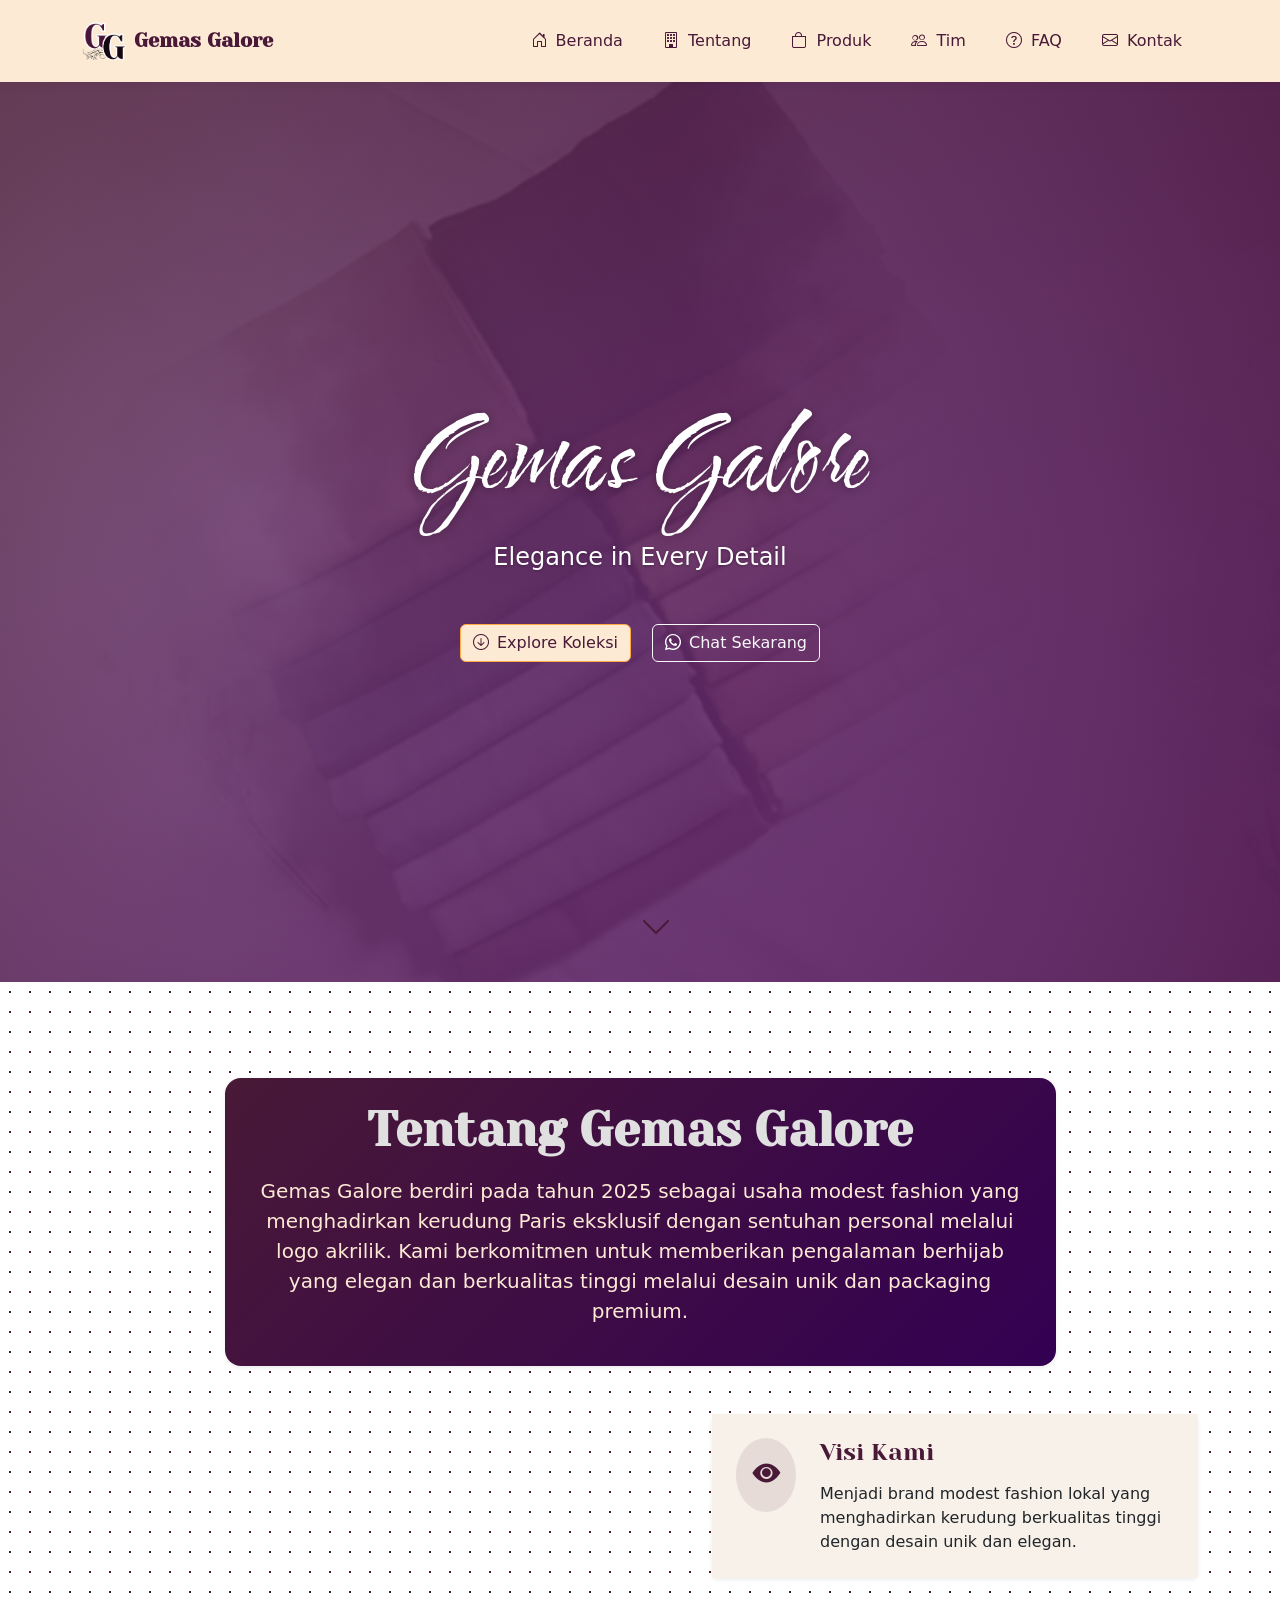
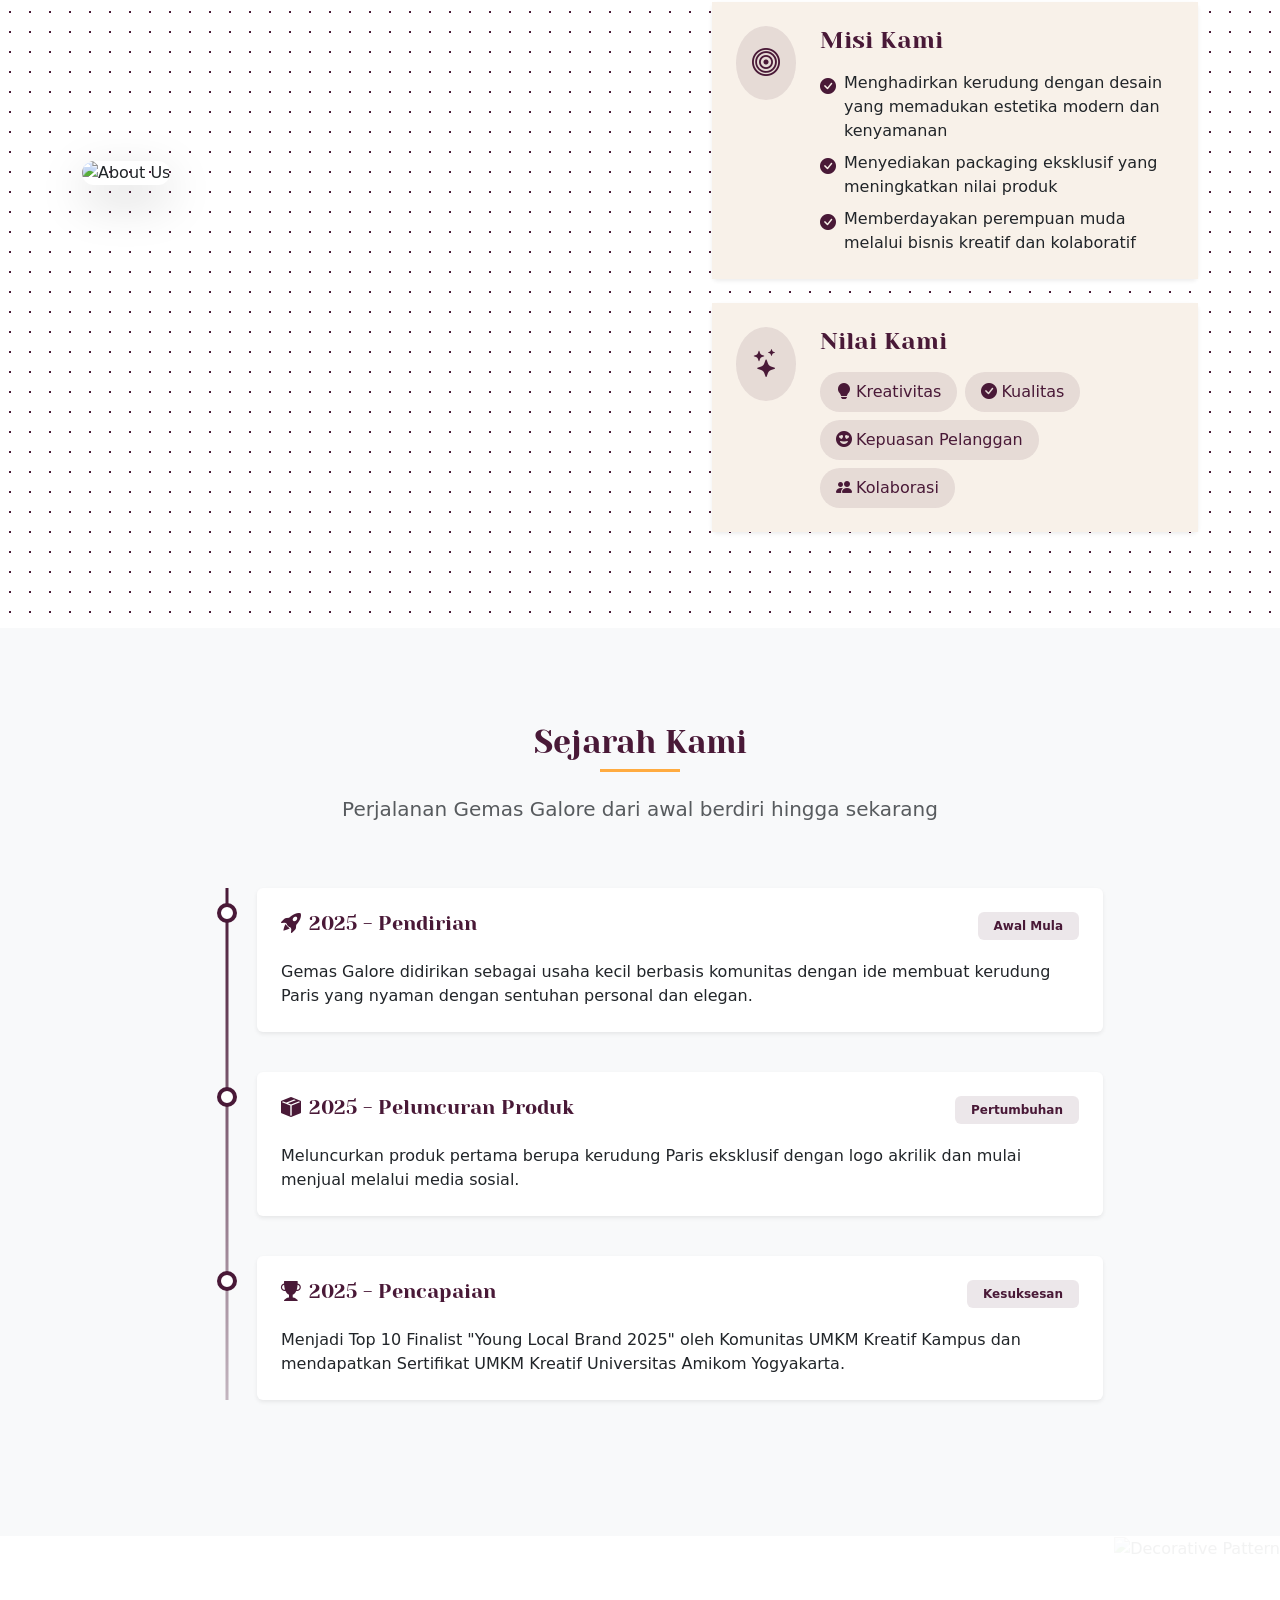
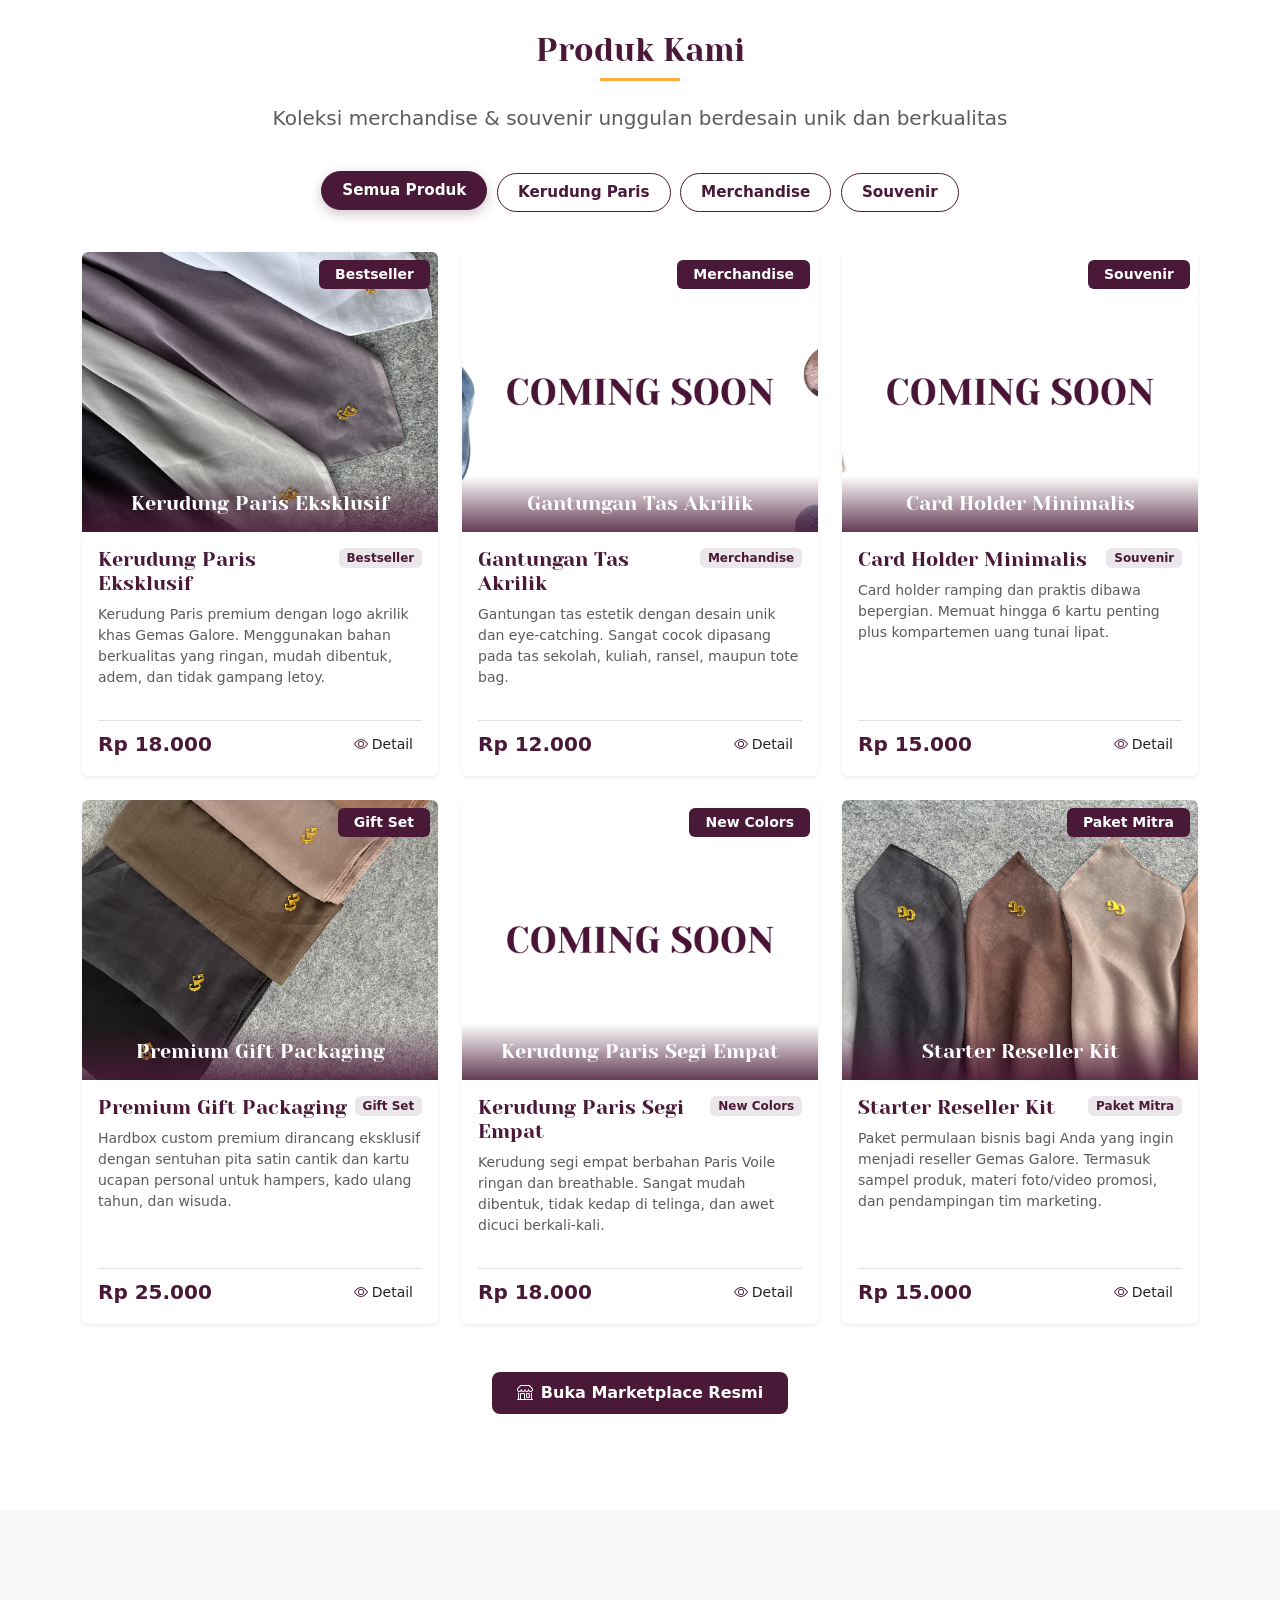
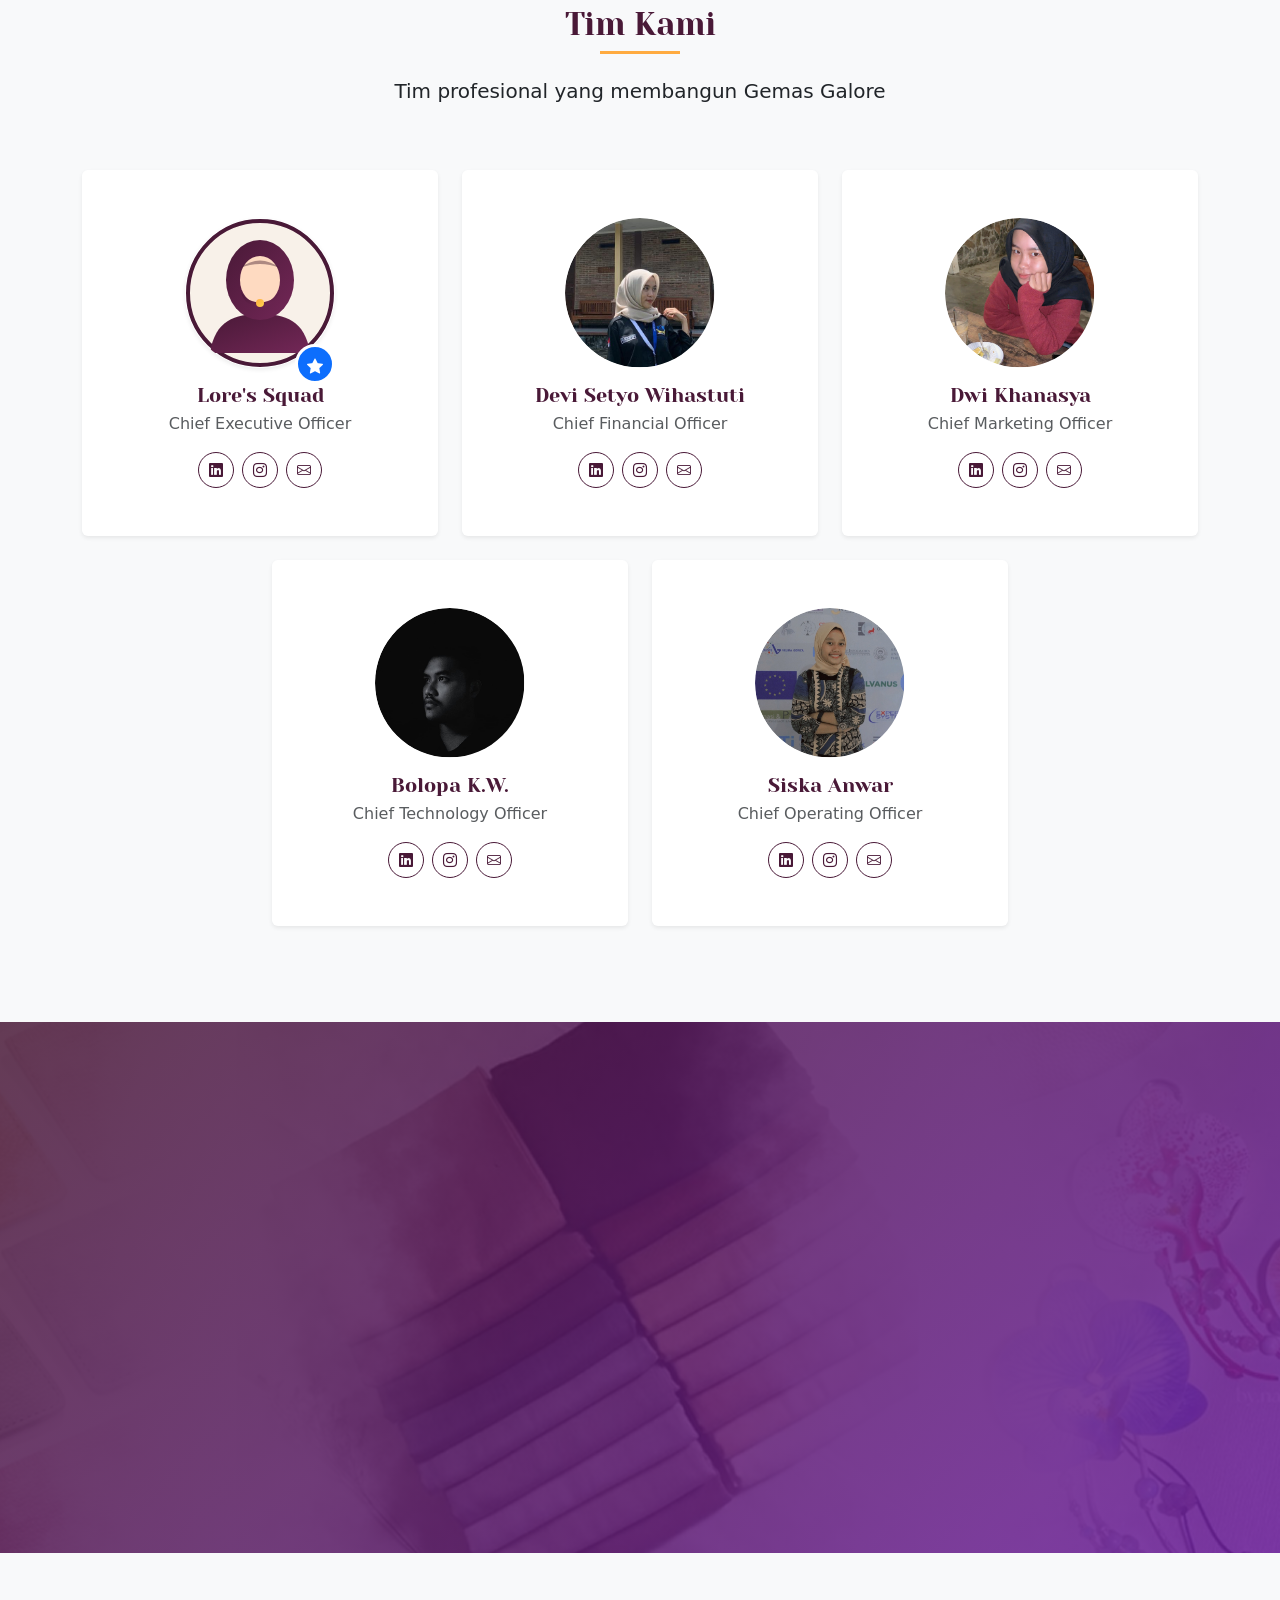
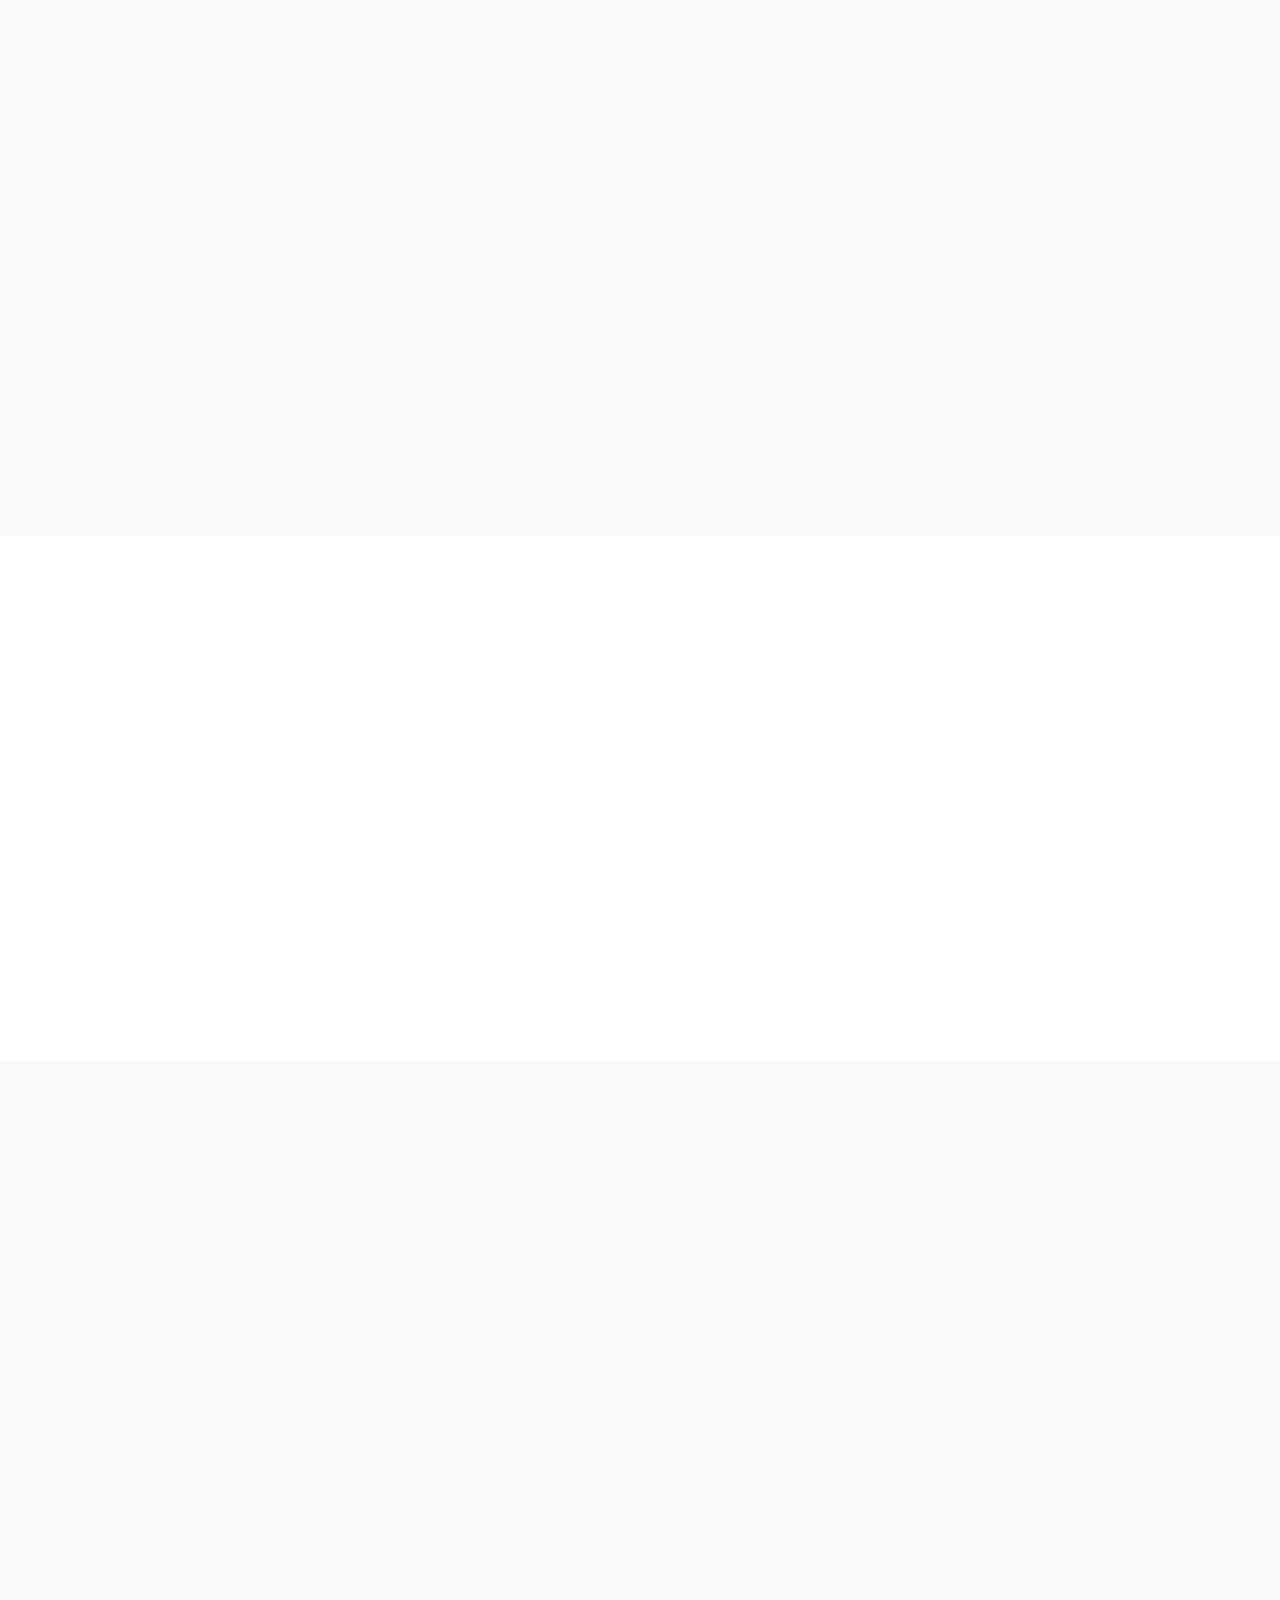
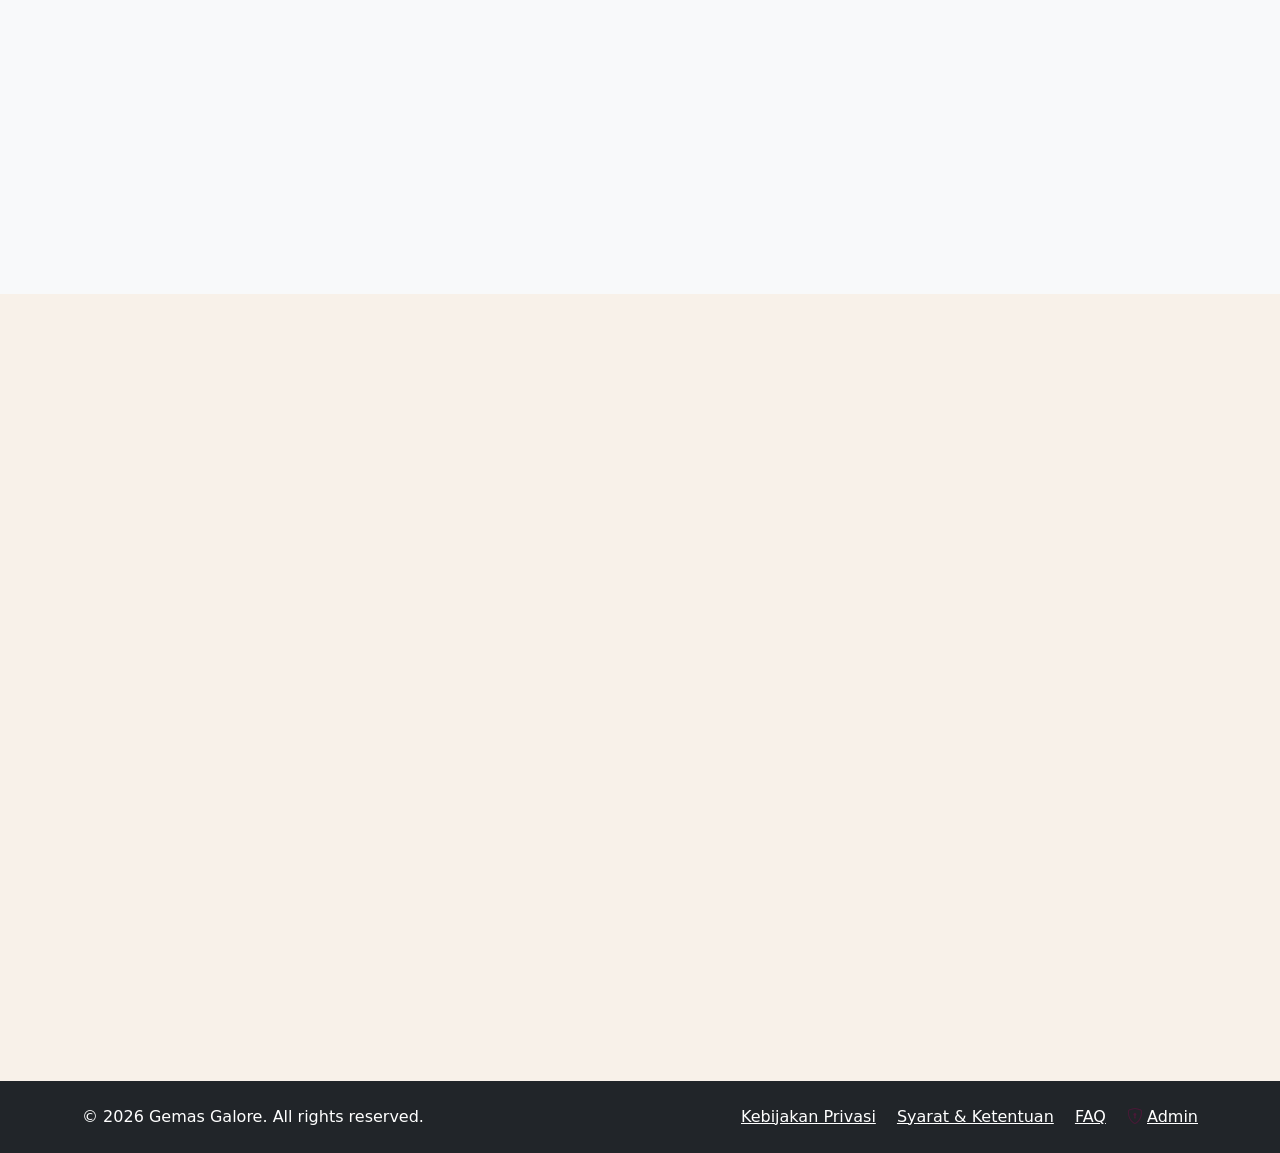
==== commit 971300c8: "feat: add SweetAlert2 popups, confirmations, and toast notifications across main site and admin pane" ====
--- a/index.html
+++ b/index.html
@@ -1258,6 +1258,9 @@
     <script src="https://cdn.jsdelivr.net/npm/@supabase/supabase-js@2"></script>
     <script src="asset/js/supabase-config.js"></script>
 
+    <!-- SweetAlert2 CDN -->
+    <script src="https://cdn.jsdelivr.net/npm/sweetalert2@11"></script>
+
     <!-- Custom Project Scripts -->
     <script src="asset/js/main.js"></script>
     <script src="asset/js/splash.js"></script>
--- a/asset/css/style.css
+++ b/asset/css/style.css
@@ -1348,4 +1348,42 @@
   .splash-title {
     font-size: 1.4rem;
   }
+}
+
+/* ===== SweetAlert2 Custom Theme (Gemas Galore) ===== */
+.swal2-popup {
+  border-radius: 1.25rem !important;
+  font-family: inherit !important;
+  padding: 1.75rem 1.5rem !important;
+  box-shadow: 0 20px 45px rgba(73, 25, 55, 0.18) !important;
+}
+
+.swal2-toast {
+  border-radius: 0.9rem !important;
+  padding: 0.85rem 1.15rem !important;
+  box-shadow: 0 10px 28px rgba(73, 25, 55, 0.15) !important;
+  border-left: 4px solid #491937 !important;
+}
+
+.swal2-title {
+  color: #491937 !important;
+  font-weight: 700 !important;
+}
+
+.swal2-confirm {
+  background-color: #491937 !important;
+  border-radius: 0.75rem !important;
+  font-weight: 600 !important;
+  padding: 0.6rem 1.5rem !important;
+  box-shadow: 0 4px 12px rgba(73, 25, 55, 0.22) !important;
+}
+
+.swal2-cancel {
+  border-radius: 0.75rem !important;
+  font-weight: 600 !important;
+  padding: 0.6rem 1.5rem !important;
+}
+
+.swal2-timer-progress-bar {
+  background: linear-gradient(90deg, #491937, #ffab40) !important;
 }
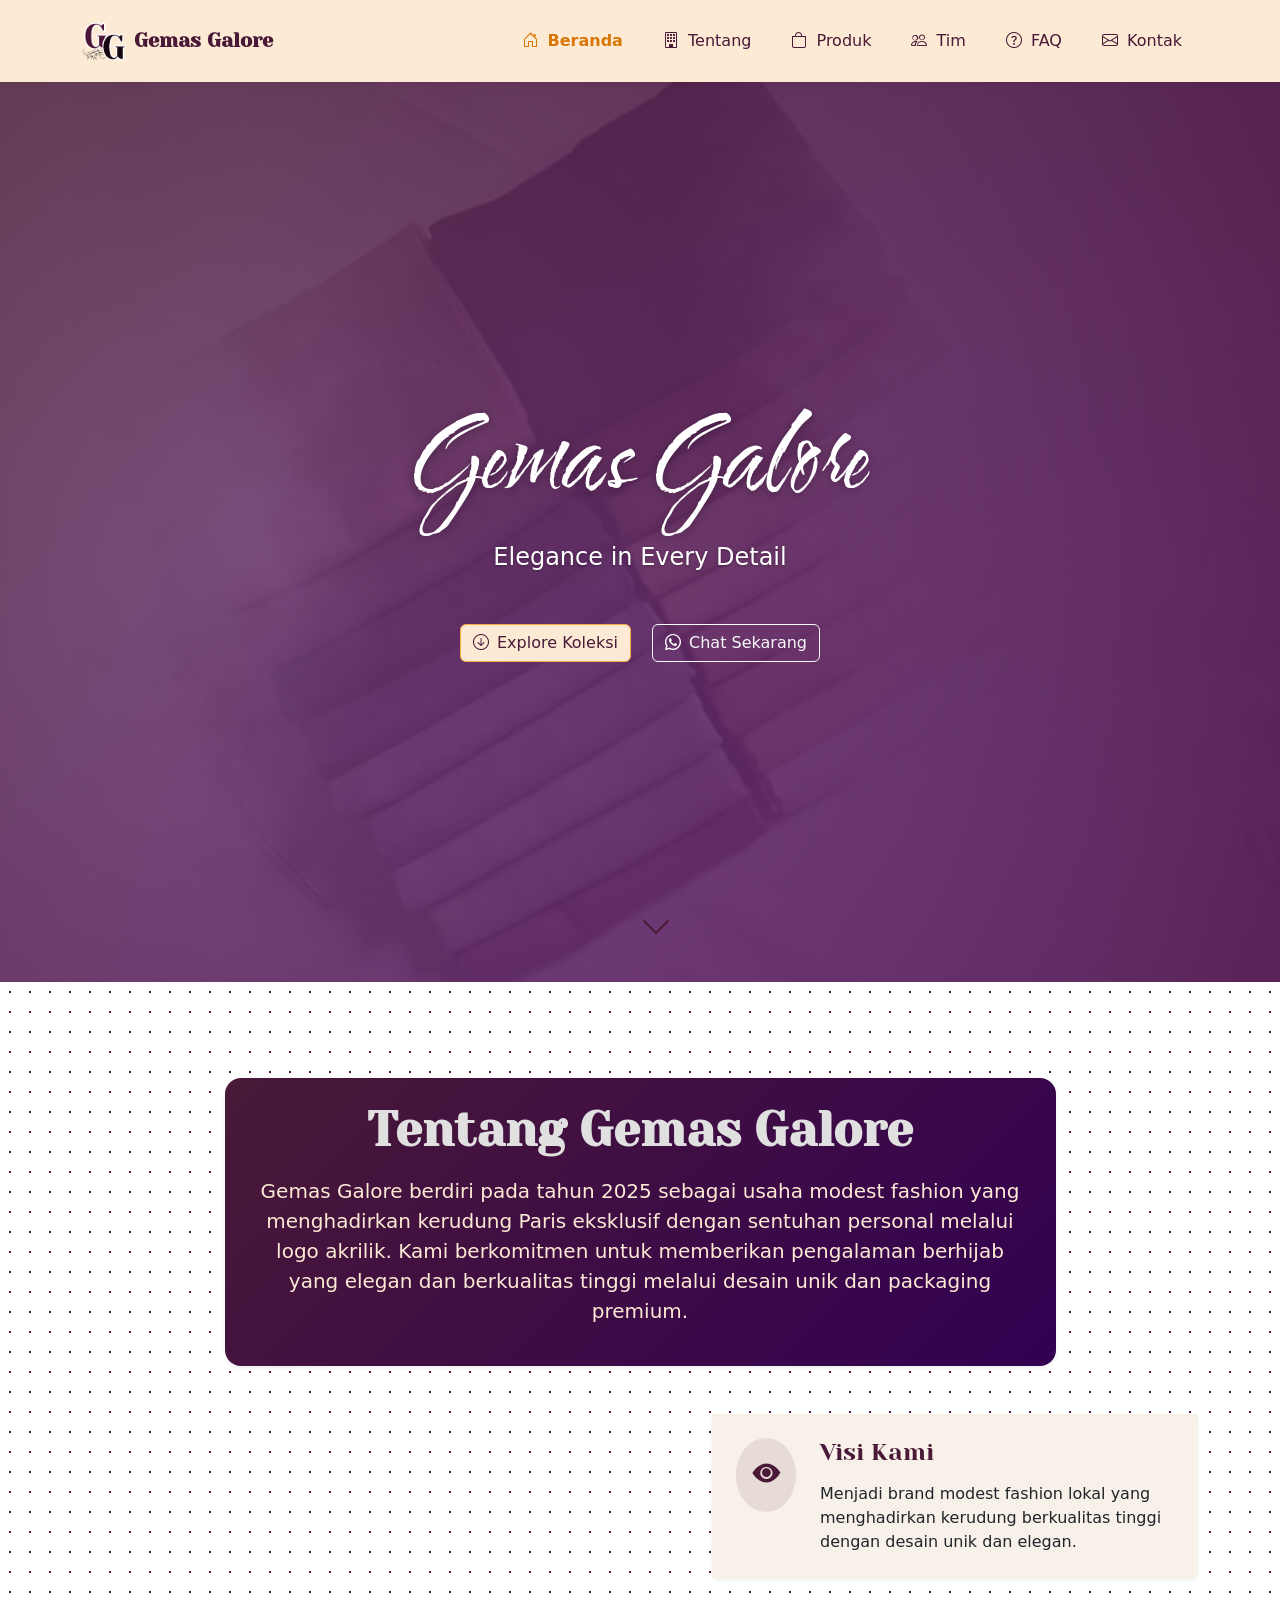
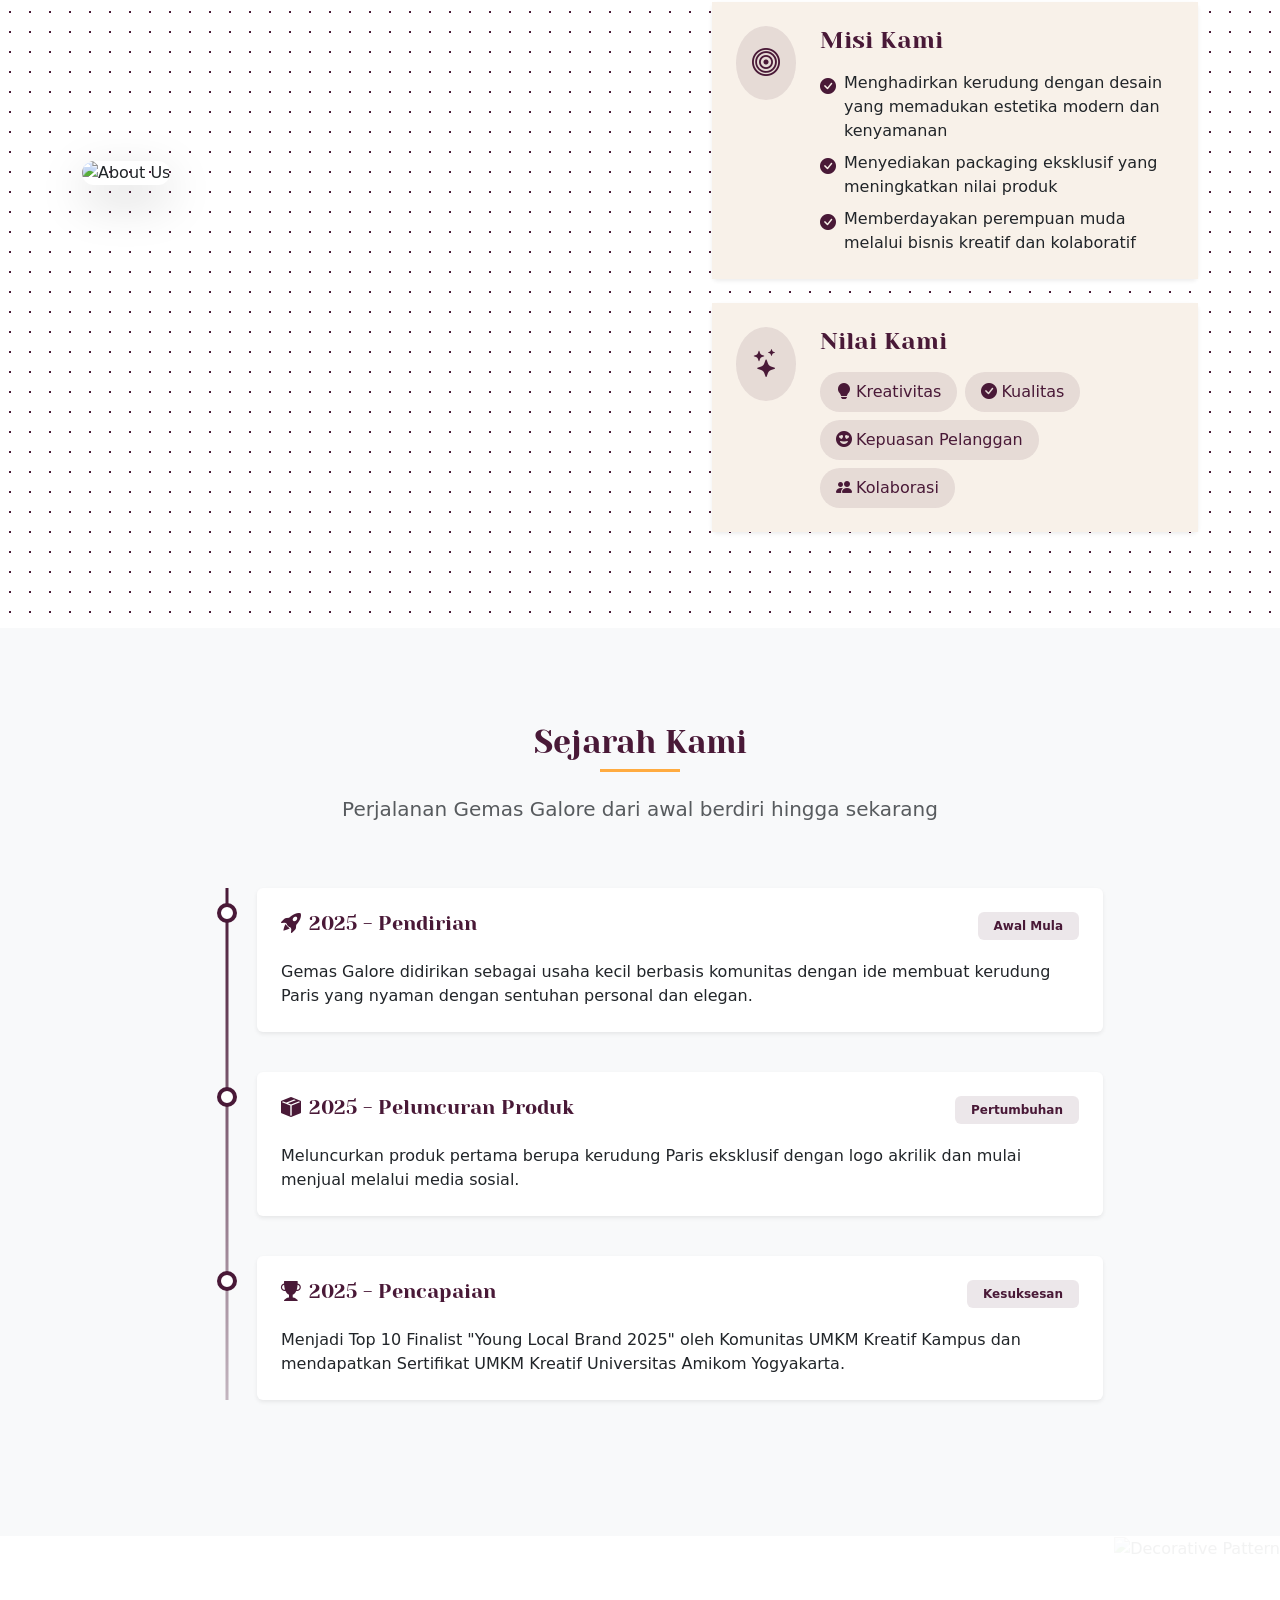
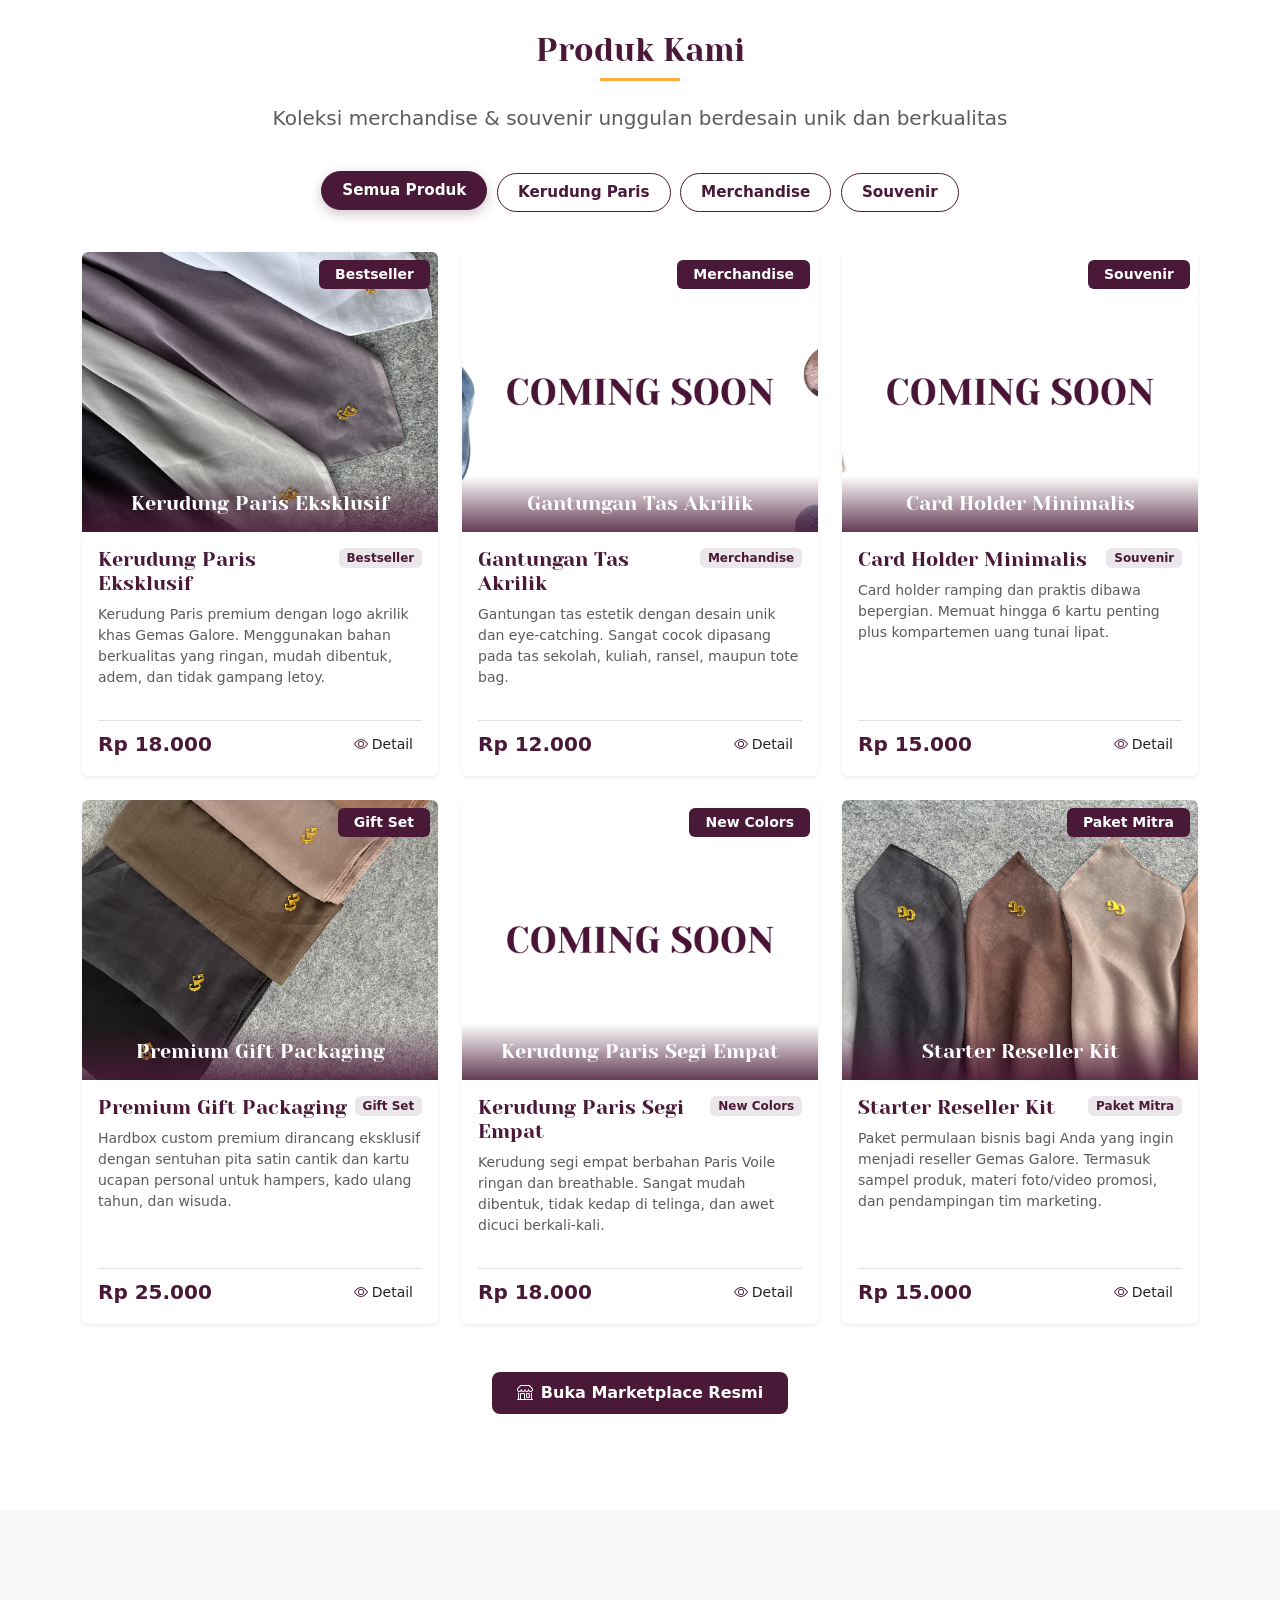
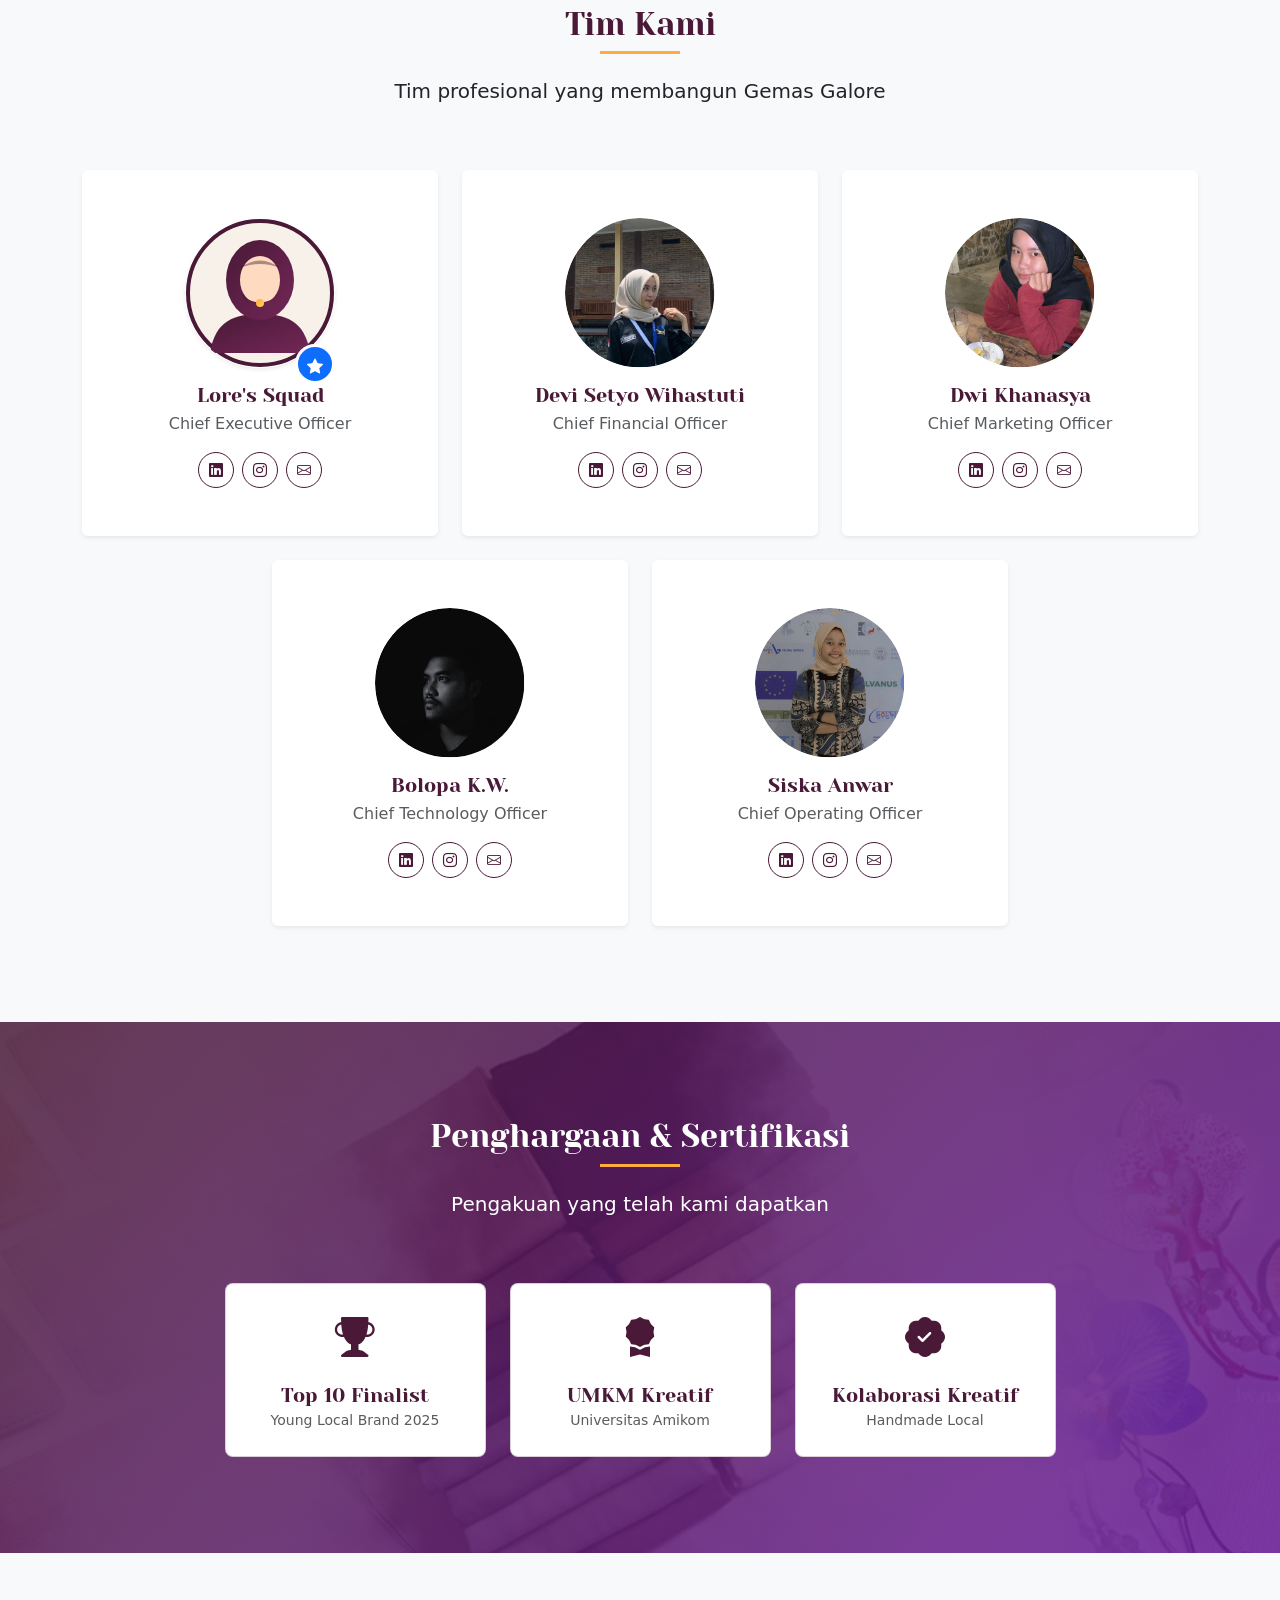
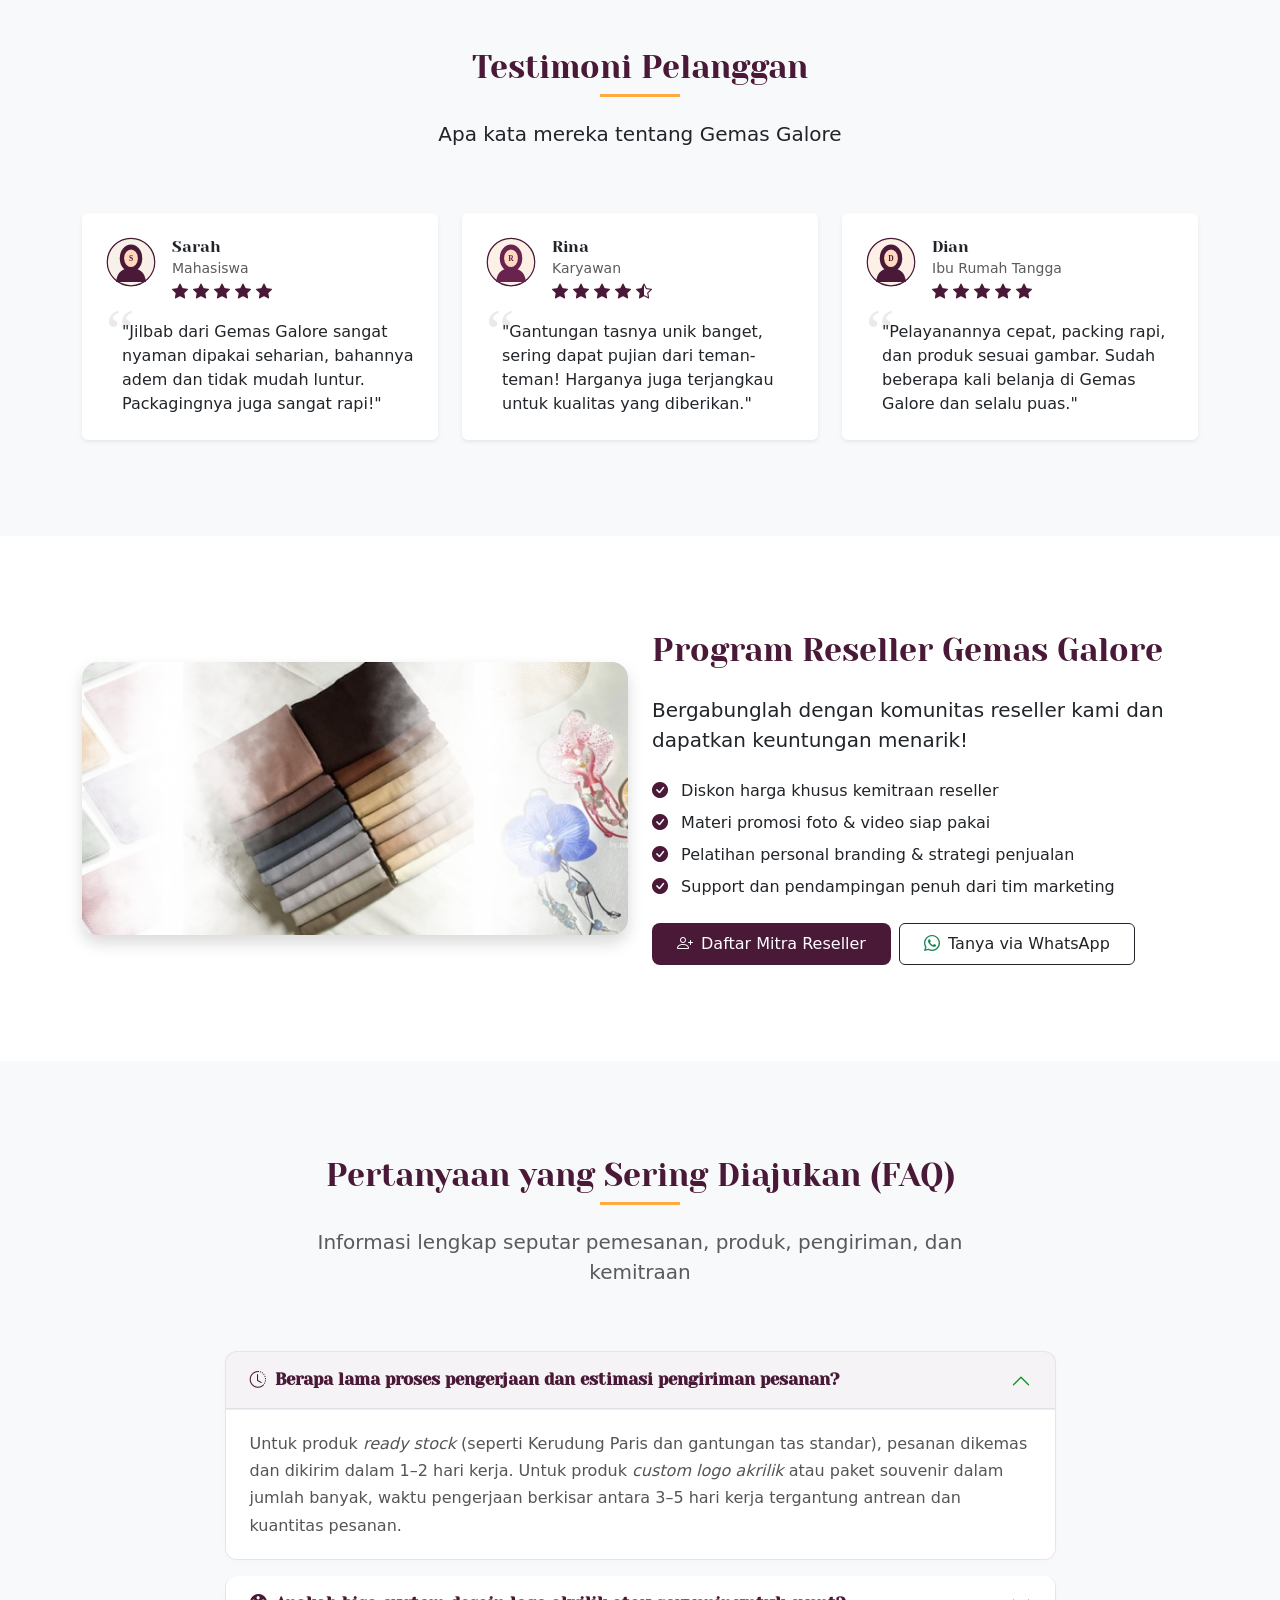
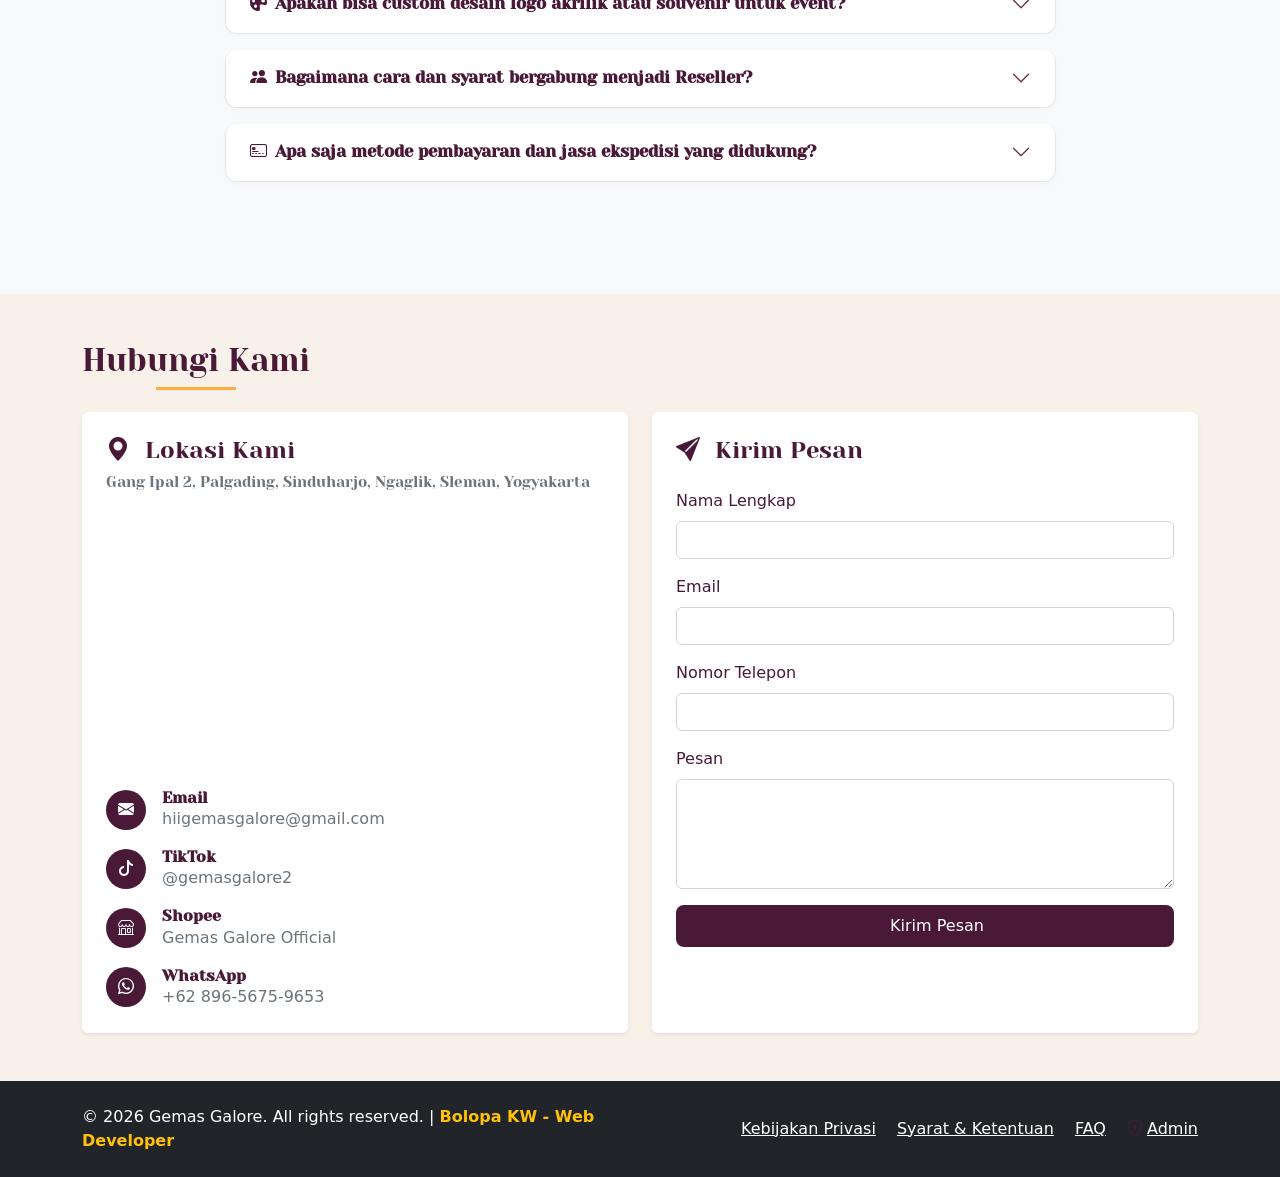
==== commit 6bed5bd9: "feat(footer): add Bolopa KW - Web Developer credit link" ====
--- a/index.html
+++ b/index.html
@@ -1226,7 +1226,7 @@
         <div class="container">
             <div class="row align-items-center">
                 <div class="col-md-6 text-center text-md-start">
-                    <p class="mb-0">&copy; <span id="currentYear"></span> Gemas Galore. All rights reserved.</p>
+                    <p class="mb-0">&copy; <span id="currentYear"></span> Gemas Galore. All rights reserved. | <a href="https://bolopakw01.github.io/" target="_blank" rel="noopener" class="text-warning text-decoration-none fw-semibold">Bolopa KW - Web Developer</a></p>
                 </div>
                 <div class="col-md-6 text-center text-md-end">
                     <a href="#" class="text-white me-3">Kebijakan Privasi</a>
--- a/asset/css/style.css
+++ b/asset/css/style.css
@@ -76,27 +76,33 @@
     gap: 0.5rem;
 }
 
-/* Hover effects with smooth scaling */
+/* Hover & Active effects with smooth color change */
 .nav-link {
     position: relative;
     padding: 0.5rem 1rem !important;
     display: inline-flex;
     align-items: center;
     gap: 0.5rem;
-    transition: color 0.4s cubic-bezier(0.25, 0.46, 0.45, 0.94), transform 0.4s cubic-bezier(0.25, 0.46, 0.45, 0.94);
+    font-weight: 500;
+    transition: color 0.35s cubic-bezier(0.25, 0.46, 0.45, 0.94), transform 0.35s cubic-bezier(0.25, 0.46, 0.45, 0.94);
 }
 
 .nav-link:hover,
 .nav-link:focus,
 .nav-link:hover .bi,
 .nav-link:focus .bi {
-    color: #491937 !important;
-    transform: scale(1.05);
-    transition: color 0.6s cubic-bezier(0.25, 0.46, 0.45, 0.94), transform 0.6s cubic-bezier(0.25, 0.46, 0.45, 0.94);
+    color: #d97706 !important;
+    transform: scale(1.04);
+}
+
+.nav-link.active,
+.nav-link.active .bi {
+    color: #d97706 !important;
+    font-weight: 600;
 }
 
 .nav-link .bi {
-    transition: color 0.4s cubic-bezier(0.25, 0.46, 0.45, 0.94), transform 0.4s cubic-bezier(0.25, 0.46, 0.45, 0.94);
+    transition: color 0.35s cubic-bezier(0.25, 0.46, 0.45, 0.94), transform 0.35s cubic-bezier(0.25, 0.46, 0.45, 0.94);
 }
 
 .navbar-toggler {
@@ -114,16 +120,32 @@
 .navbar.scrolled .nav-link,
 .navbar.scrolled .bi {
     color: white !important;
-    transition: color 0.4s cubic-bezier(0.25, 0.46, 0.45, 0.94), transform 0.4s cubic-bezier(0.25, 0.46, 0.45, 0.94);
+    transition: color 0.35s cubic-bezier(0.25, 0.46, 0.45, 0.94), transform 0.35s cubic-bezier(0.25, 0.46, 0.45, 0.94);
 }
 
 .navbar.scrolled .nav-link:hover,
 .navbar.scrolled .nav-link:focus,
 .navbar.scrolled .nav-link:hover .bi,
 .navbar.scrolled .nav-link:focus .bi {
-    color: #ffffff !important;
-    transform: scale(1.05);
-    transition: color 0.6s cubic-bezier(0.25, 0.46, 0.45, 0.94), transform 0.6s cubic-bezier(0.25, 0.46, 0.45, 0.94);
+    color: #ffab40 !important;
+    transform: scale(1.04);
+}
+
+.navbar.scrolled .nav-link.active,
+.navbar.scrolled .nav-link.active .bi {
+    color: #ffab40 !important;
+    font-weight: 600;
+}
+
+@media (max-width: 991px) {
+    .navbar.scrolled .navbar-collapse .nav-link,
+    .navbar.scrolled .navbar-collapse .nav-link .bi {
+        color: #491937 !important;
+    }
+    .navbar.scrolled .navbar-collapse .nav-link.active,
+    .navbar.scrolled .navbar-collapse .nav-link.active .bi {
+        color: #d97706 !important;
+    }
 }
 
 .navbar.scrolled .navbar-toggler {
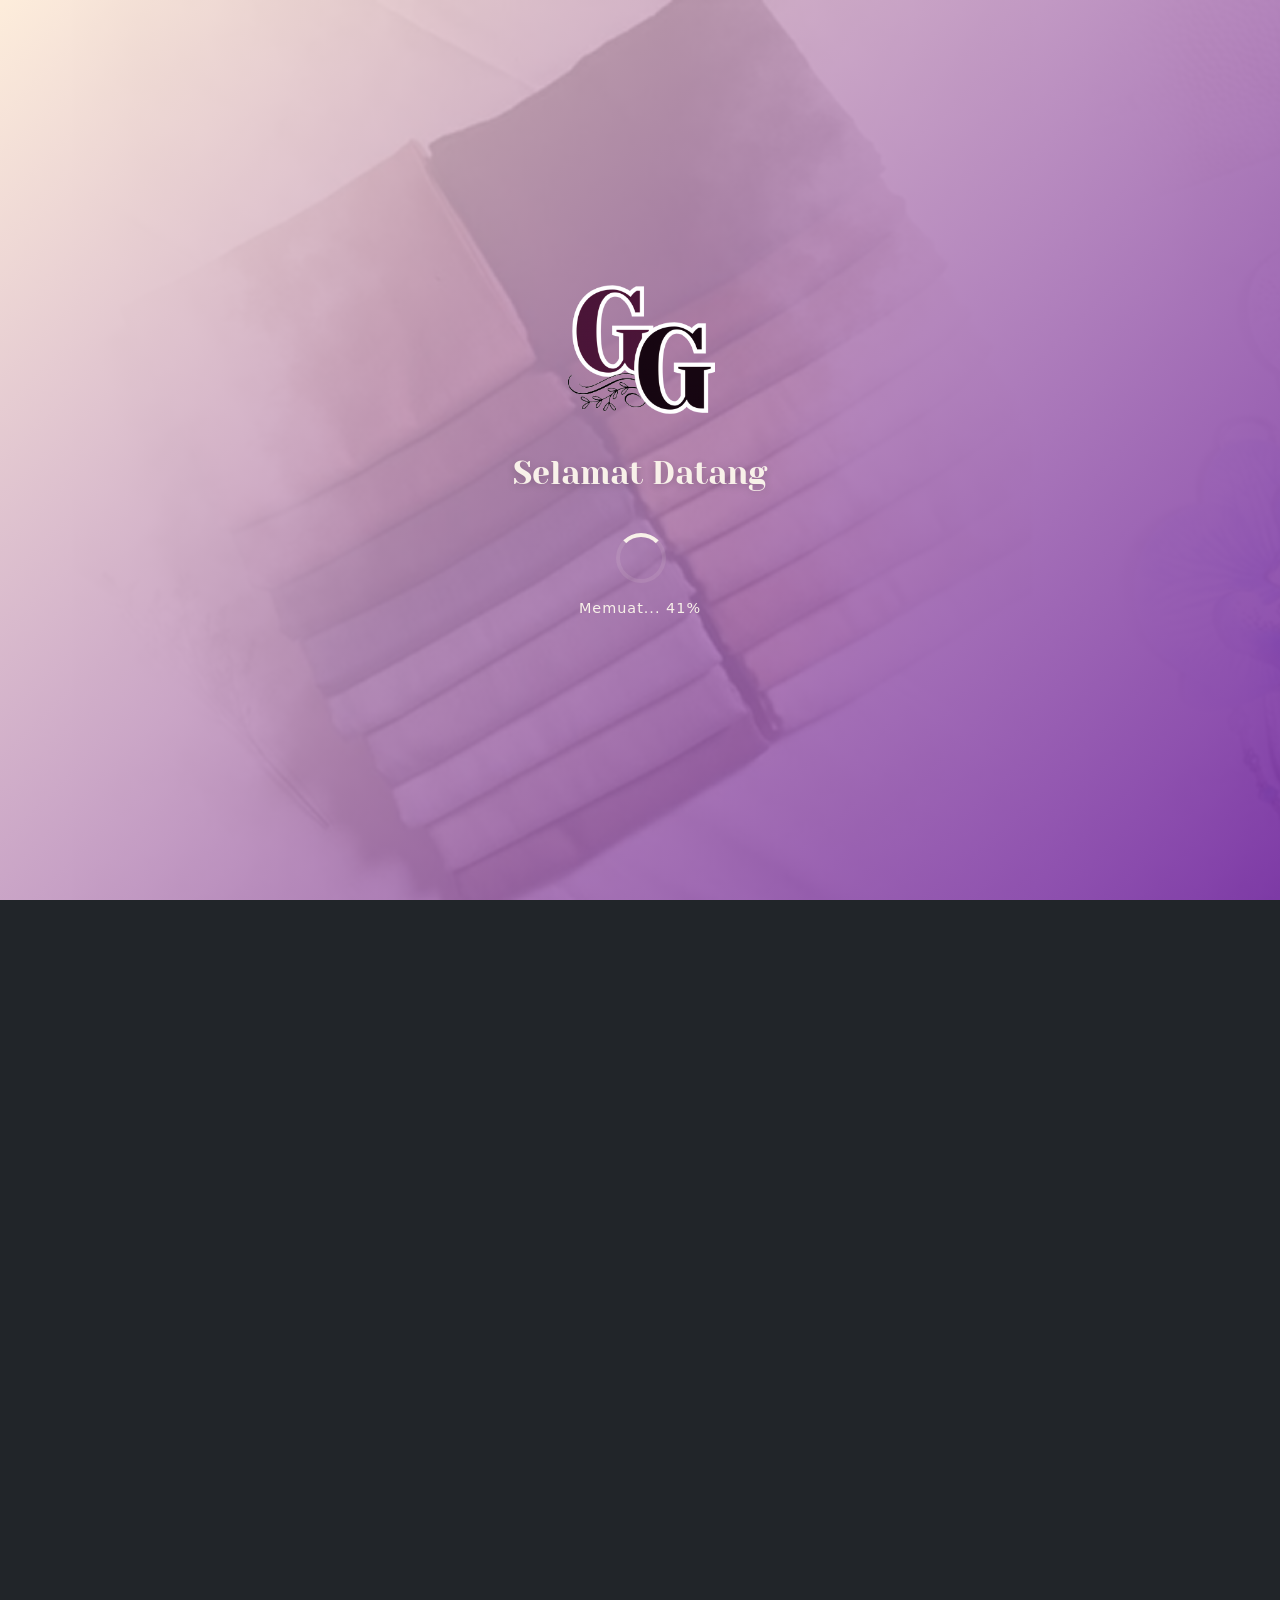
==== commit db895b70: "fix(splash): lock page scrolling while splash screen is active" ====
--- a/index.html
+++ b/index.html
@@ -46,7 +46,7 @@
     <link href="https://unpkg.com/aos@2.3.1/dist/aos.css" rel="stylesheet">
 </head>
 
-<body>
+<body class="splash-active">
 
     <!-- Splash Screen -->
     <div class="splash-screen">
--- a/asset/css/splash.css
+++ b/asset/css/splash.css
@@ -1,4 +1,11 @@
 /* ===== Splash Screen Styles ===== */
+body.splash-active,
+html:has(body.splash-active) {
+    overflow: hidden !important;
+    height: 100vh;
+    overscroll-behavior: none;
+}
+
 .splash-screen {
     position: fixed;
     top: 0;
@@ -15,6 +22,8 @@
     opacity: 1;
     transition: opacity 0.8s cubic-bezier(0.65, 0, 0.35, 1);
     will-change: opacity, transform;
+    overscroll-behavior: none;
+    touch-action: none;
 }
 
 .splash-content {
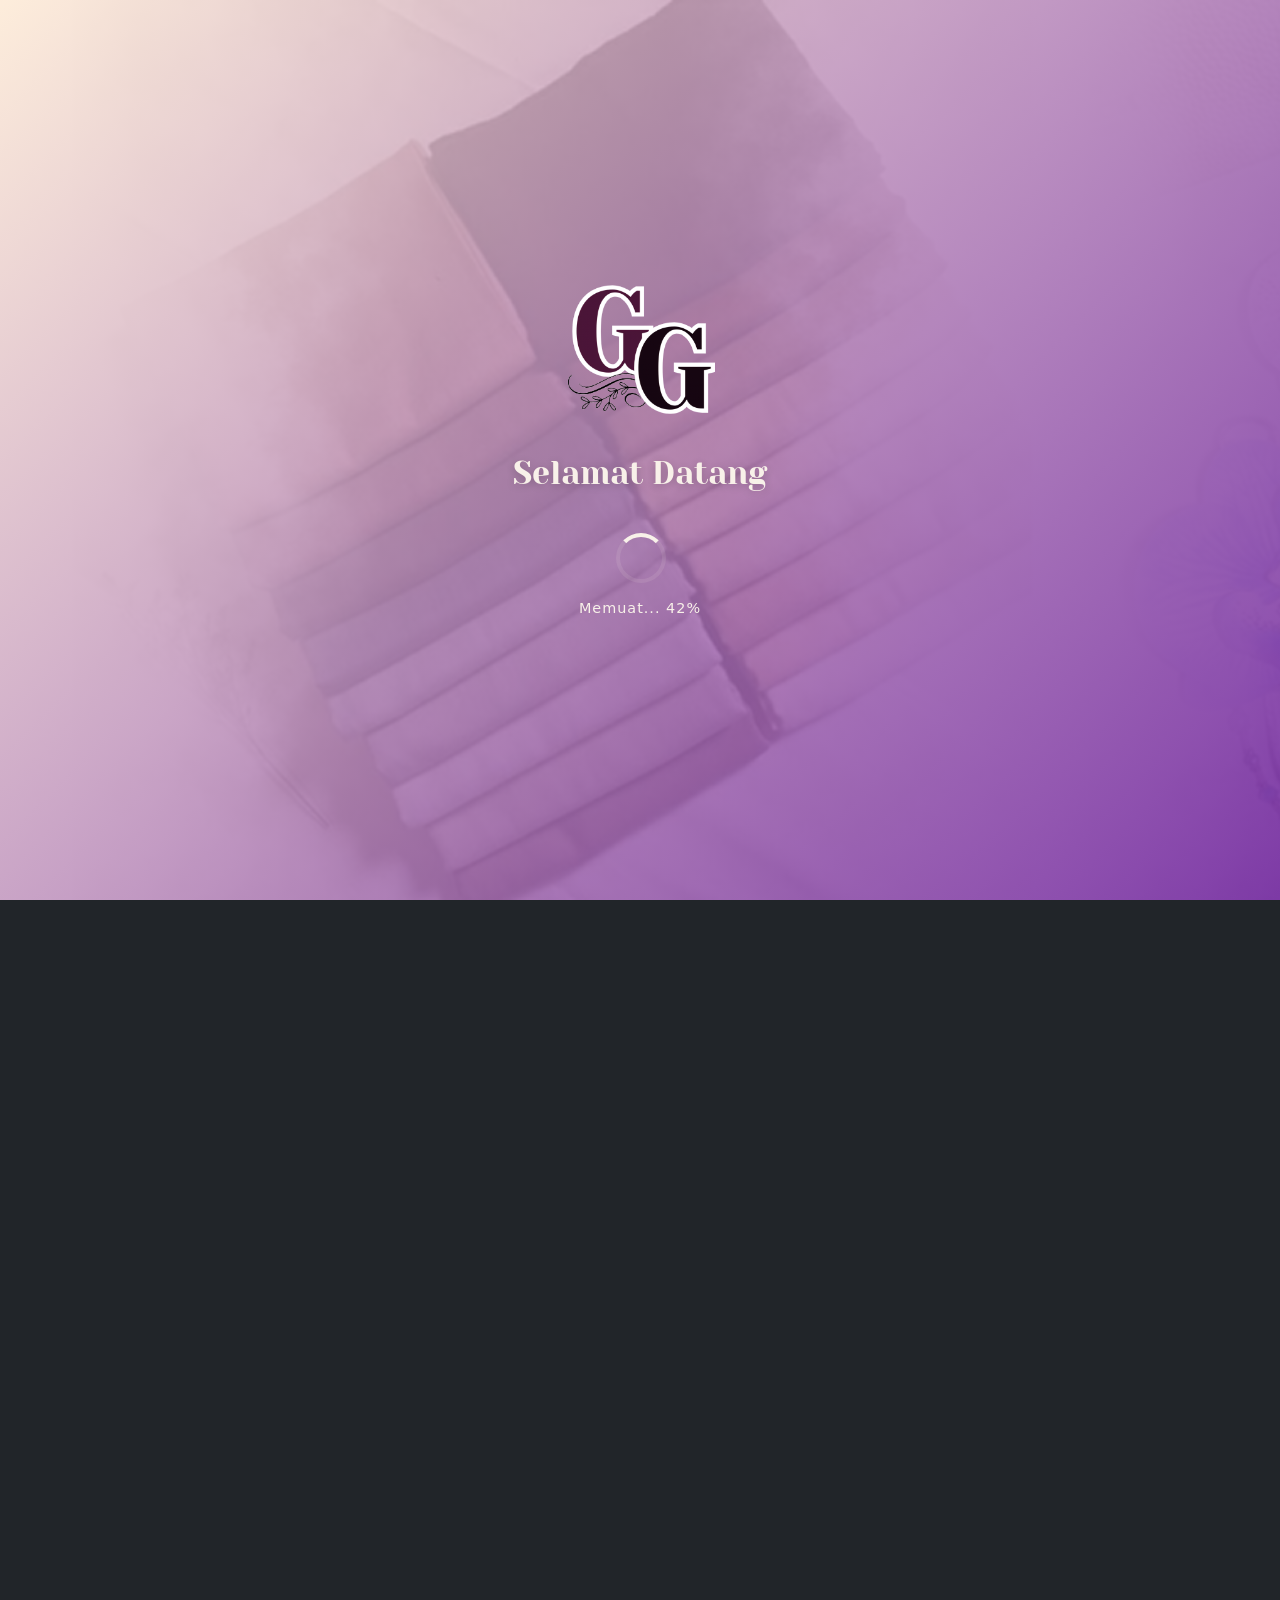
==== commit 5bb8bb79: "style(products): redesign product cards and filters to match luxury plum-cream-gold theme" ====
--- a/index.html
+++ b/index.html
@@ -339,38 +339,40 @@
             <div class="row g-4" id="productList">
                 <!-- Product 1: Kerudung Paris Eksklusif -->
                 <div class="col-md-6 col-lg-4 product-item" data-category="hijab" data-aos="fade-up" data-aos-delay="100">
-                    <div class="card product-card h-100 border-0 shadow-sm">
-                        <div class="position-relative overflow-hidden">
-                            <img src="asset/img/produk/produk1.jpg" class="card-img-top w-100"
-                                alt="Kerudung Paris Eksklusif"
-                                style="height: 280px; object-fit: cover; transition: transform 0.5s ease;">
-                            <span class="position-absolute top-0 end-0 px-3 py-1 m-2 rounded fw-bold small text-white"
-                                style="background-color: #491937;">Bestseller</span>
-                            <div class="position-absolute bottom-0 start-0 end-0 p-3 text-center"
-                                style="background: linear-gradient(to top, rgba(73,25,55,0.85) 0%, transparent 100%);">
-                                <h5 class="text-white mb-0">Kerudung Paris</h5>
-                            </div>
-                        </div>
-                        <div class="card-body d-flex flex-column">
-                            <div class="d-flex justify-content-between align-items-start mb-2">
-                                <h5 class="card-title mb-0" style="color: #491937;">Kerudung Paris Eksklusif</h5>
-                                <span class="badge"
-                                    style="background-color: rgba(73,25,55,0.1); color: #491937;">Logo Akrilik</span>
-                            </div>
-                            <p class="card-text text-muted small flex-grow-1">Kerudung dengan sentuhan logo akrilik eksklusif, bahan adem, tegak di dahi, dan nyaman seharian.</p>
-                            <div class="d-flex justify-content-between align-items-center mt-3 pt-2 border-top">
-                                <span class="fw-bold fs-5" style="color: #491937;">Rp 18.000</span>
-                                <div class="d-flex gap-2">
-                                    <button type="button" class="btn btn-sm btn-brand-primary btn-quick-view"
-                                        data-title="Kerudung Paris Eksklusif"
-                                        data-price="Rp 18.000"
-                                        data-img="asset/img/produk/produk1.jpg"
-                                        data-badge="Bestseller"
-                                        data-desc="Kerudung Paris premium dengan logo akrilik khas Gemas Galore. Menggunakan bahan berkualitas yang ringan, mudah dibentuk, adem, dan tidak gampang letoy."
-                                        data-material="Paris Premium Super Fine + Pin Akrilik Eksklusif">
-                                        <i class="bi bi-eye me-1"></i>Detail
-                                    </button>
-                                </div>
+                    <div class="card product-card h-100 border-0">
+                        <div class="product-img-wrap">
+                            <img src="asset/img/produk/produk1.jpg" class="card-img-top"
+                                alt="Kerudung Paris Eksklusif">
+                            <div class="product-img-Wrap-overlay"></div>
+                            <span class="product-badge">
+                                <i class="bi bi-stars"></i>Bestseller
+                            </span>
+                            <span class="product-category-tag">
+                                <i class="bi bi-tag-fill"></i>Kerudung Paris
+                            </span>
+                        </div>
+                        <div class="product-card-body">
+                            <h5 class="product-title">Kerudung Paris Eksklusif</h5>
+                            <div class="product-material-pill" title="Paris Premium Super Fine + Pin Akrilik Eksklusif">
+                                <i class="bi bi-gem"></i>
+                                <span>Paris Premium Super Fine + Pin Akrilik Eksklusif</span>
+                            </div>
+                            <p class="product-desc">Kerudung dengan sentuhan logo akrilik eksklusif, bahan adem, tegak di dahi, dan nyaman seharian.</p>
+                            <div class="product-card-footer">
+                                <div class="product-price-wrap">
+                                    <span class="product-price-label">Harga Koleksi</span>
+                                    <span class="product-price">Rp 18.000</span>
+                                </div>
+                                <button type="button" class="btn btn-sm btn-quick-view"
+                                    data-category="hijab"
+                                    data-title="Kerudung Paris Eksklusif"
+                                    data-price="Rp 18.000"
+                                    data-img="asset/img/produk/produk1.jpg"
+                                    data-badge="Bestseller"
+                                    data-desc="Kerudung Paris premium dengan logo akrilik khas Gemas Galore. Menggunakan bahan berkualitas yang ringan, mudah dibentuk, adem, dan tidak gampang letoy."
+                                    data-material="Paris Premium Super Fine + Pin Akrilik Eksklusif">
+                                    <i class="bi bi-eye-fill"></i>Detail Produk
+                                </button>
                             </div>
                         </div>
                     </div>
@@ -378,37 +380,39 @@
 
                 <!-- Product 2: Gantungan Tas Akrilik -->
                 <div class="col-md-6 col-lg-4 product-item" data-category="merchandise" data-aos="fade-up" data-aos-delay="200">
-                    <div class="card product-card h-100 border-0 shadow-sm">
-                        <div class="position-relative overflow-hidden">
-                            <img src="asset/img/bgantungantas.png" class="card-img-top w-100" alt="Gantungan Tas Akrilik"
-                                style="height: 280px; object-fit: cover; transition: transform 0.5s ease;">
-                            <span class="position-absolute top-0 end-0 px-3 py-1 m-2 rounded fw-bold small text-white"
-                                style="background-color: #491937;">Merchandise</span>
-                            <div class="position-absolute bottom-0 start-0 end-0 p-3 text-center"
-                                style="background: linear-gradient(to top, rgba(73,25,55,0.85) 0%, transparent 100%);">
-                                <h5 class="text-white mb-0">Gantungan Tas</h5>
-                            </div>
-                        </div>
-                        <div class="card-body d-flex flex-column">
-                            <div class="d-flex justify-content-between align-items-start mb-2">
-                                <h5 class="card-title mb-0" style="color: #491937;">Gantungan Tas Akrilik</h5>
-                                <span class="badge"
-                                    style="background-color: rgba(73,25,55,0.1); color: #491937;">Estetik</span>
-                            </div>
-                            <p class="card-text text-muted small flex-grow-1">Gantungan tas estetik berdesain menarik dengan bahan akrilik tebal dan gantungan kuat anti karat.</p>
-                            <div class="d-flex justify-content-between align-items-center mt-3 pt-2 border-top">
-                                <span class="fw-bold fs-5" style="color: #491937;">Rp 12.000</span>
-                                <div class="d-flex gap-2">
-                                    <button type="button" class="btn btn-sm btn-brand-primary btn-quick-view"
-                                        data-title="Gantungan Tas Akrilik"
-                                        data-price="Rp 12.000"
-                                        data-img="asset/img/bgantungantas.png"
-                                        data-badge="Merchandise"
-                                        data-desc="Gantungan tas dengan desain unik dan eye-catching. Sangat cocok dipasang pada tas sekolah, kuliah, ransel, maupun tote bag."
-                                        data-material="Akrilik Tebal 3mm Double Side + Gantungan O-Ring Premium">
-                                        <i class="bi bi-eye me-1"></i>Detail
-                                    </button>
-                                </div>
+                    <div class="card product-card h-100 border-0">
+                        <div class="product-img-wrap">
+                            <img src="asset/img/bgantungantas.png" class="card-img-top" alt="Gantungan Tas Akrilik">
+                            <div class="product-img-Wrap-overlay"></div>
+                            <span class="product-badge">
+                                <i class="bi bi-stars"></i>Merchandise
+                            </span>
+                            <span class="product-category-tag">
+                                <i class="bi bi-tag-fill"></i>Merchandise
+                            </span>
+                        </div>
+                        <div class="product-card-body">
+                            <h5 class="product-title">Gantungan Tas Akrilik</h5>
+                            <div class="product-material-pill" title="Akrilik Tebal 3mm Double Side + Gantungan O-Ring Premium">
+                                <i class="bi bi-gem"></i>
+                                <span>Akrilik Tebal 3mm Double Side + Gantungan O-Ring Premium</span>
+                            </div>
+                            <p class="product-desc">Gantungan tas estetik berdesain menarik dengan bahan akrilik tebal dan gantungan kuat anti karat.</p>
+                            <div class="product-card-footer">
+                                <div class="product-price-wrap">
+                                    <span class="product-price-label">Harga Koleksi</span>
+                                    <span class="product-price">Rp 12.000</span>
+                                </div>
+                                <button type="button" class="btn btn-sm btn-quick-view"
+                                    data-category="merchandise"
+                                    data-title="Gantungan Tas Akrilik"
+                                    data-price="Rp 12.000"
+                                    data-img="asset/img/bgantungantas.png"
+                                    data-badge="Merchandise"
+                                    data-desc="Gantungan tas dengan desain unik dan eye-catching. Sangat cocok dipasang pada tas sekolah, kuliah, ransel, maupun tote bag."
+                                    data-material="Akrilik Tebal 3mm Double Side + Gantungan O-Ring Premium">
+                                    <i class="bi bi-eye-fill"></i>Detail Produk
+                                </button>
                             </div>
                         </div>
                     </div>
@@ -416,37 +420,39 @@
 
                 <!-- Product 3: Card Holder Minimalis -->
                 <div class="col-md-6 col-lg-4 product-item" data-category="souvenir" data-aos="fade-up" data-aos-delay="300">
-                    <div class="card product-card h-100 border-0 shadow-sm">
-                        <div class="position-relative overflow-hidden">
-                            <img src="asset/img/bcardholder.png" class="card-img-top w-100" alt="Card Holder Minimalis"
-                                style="height: 280px; object-fit: cover; transition: transform 0.5s ease;">
-                            <span class="position-absolute top-0 end-0 px-3 py-1 m-2 rounded fw-bold small text-white"
-                                style="background-color: #491937;">Souvenir</span>
-                            <div class="position-absolute bottom-0 start-0 end-0 p-3 text-center"
-                                style="background: linear-gradient(to top, rgba(73,25,55,0.85) 0%, transparent 100%);">
-                                <h5 class="text-white mb-0">Card Holder</h5>
-                            </div>
-                        </div>
-                        <div class="card-body d-flex flex-column">
-                            <div class="d-flex justify-content-between align-items-start mb-2">
-                                <h5 class="card-title mb-0" style="color: #491937;">Card Holder Minimalis</h5>
-                                <span class="badge"
-                                    style="background-color: rgba(73,25,55,0.1); color: #491937;">Slim & Rapi</span>
-                            </div>
-                            <p class="card-text text-muted small flex-grow-1">Penyimpan kartu minimalis dan ringkas untuk kartu identitas, e-money, dan kartu perbankan.</p>
-                            <div class="d-flex justify-content-between align-items-center mt-3 pt-2 border-top">
-                                <span class="fw-bold fs-5" style="color: #491937;">Rp 15.000</span>
-                                <div class="d-flex gap-2">
-                                    <button type="button" class="btn btn-sm btn-brand-primary btn-quick-view"
-                                        data-title="Card Holder Minimalis"
-                                        data-price="Rp 15.000"
-                                        data-img="asset/img/bcardholder.png"
-                                        data-badge="Souvenir"
-                                        data-desc="Card holder ramping dan praktis dibawa bepergian. Memuat hingga 6 kartu penting plus kompartemen uang tunai lipat."
-                                        data-material="Kulit Sintetis Lembut / Kanvas Tebal Jahitan Presisi">
-                                        <i class="bi bi-eye me-1"></i>Detail
-                                    </button>
-                                </div>
+                    <div class="card product-card h-100 border-0">
+                        <div class="product-img-wrap">
+                            <img src="asset/img/bcardholder.png" class="card-img-top" alt="Card Holder Minimalis">
+                            <div class="product-img-Wrap-overlay"></div>
+                            <span class="product-badge">
+                                <i class="bi bi-stars"></i>Souvenir
+                            </span>
+                            <span class="product-category-tag">
+                                <i class="bi bi-tag-fill"></i>Souvenir & Gift
+                            </span>
+                        </div>
+                        <div class="product-card-body">
+                            <h5 class="product-title">Card Holder Minimalis</h5>
+                            <div class="product-material-pill" title="Kulit Sintetis Lembut / Kanvas Tebal Jahitan Presisi">
+                                <i class="bi bi-gem"></i>
+                                <span>Kulit Sintetis Lembut / Kanvas Tebal Jahitan Presisi</span>
+                            </div>
+                            <p class="product-desc">Penyimpan kartu minimalis dan ringkas untuk kartu identitas, e-money, dan kartu perbankan.</p>
+                            <div class="product-card-footer">
+                                <div class="product-price-wrap">
+                                    <span class="product-price-label">Harga Koleksi</span>
+                                    <span class="product-price">Rp 15.000</span>
+                                </div>
+                                <button type="button" class="btn btn-sm btn-quick-view"
+                                    data-category="souvenir"
+                                    data-title="Card Holder Minimalis"
+                                    data-price="Rp 15.000"
+                                    data-img="asset/img/bcardholder.png"
+                                    data-badge="Souvenir"
+                                    data-desc="Card holder ramping dan praktis dibawa bepergian. Memuat hingga 6 kartu penting plus kompartemen uang tunai lipat."
+                                    data-material="Kulit Sintetis Lembut / Kanvas Tebal Jahitan Presisi">
+                                    <i class="bi bi-eye-fill"></i>Detail Produk
+                                </button>
                             </div>
                         </div>
                     </div>
@@ -454,37 +460,39 @@
 
                 <!-- Product 4: Premium Gift Packaging -->
                 <div class="col-md-6 col-lg-4 product-item" data-category="souvenir" data-aos="fade-up" data-aos-delay="100">
-                    <div class="card product-card h-100 border-0 shadow-sm">
-                        <div class="position-relative overflow-hidden">
-                            <img src="asset/img/produk/produk2.jpg" class="card-img-top w-100" alt="Premium Packaging"
-                                style="height: 280px; object-fit: cover; transition: transform 0.5s ease;">
-                            <span class="position-absolute top-0 end-0 px-3 py-1 m-2 rounded fw-bold small text-white"
-                                style="background-color: #491937;">Gift Set</span>
-                            <div class="position-absolute bottom-0 start-0 end-0 p-3 text-center"
-                                style="background: linear-gradient(to top, rgba(73,25,55,0.85) 0%, transparent 100%);">
-                                <h5 class="text-white mb-0">Premium Packaging</h5>
-                            </div>
-                        </div>
-                        <div class="card-body d-flex flex-column">
-                            <div class="d-flex justify-content-between align-items-start mb-2">
-                                <h5 class="card-title mb-0" style="color: #491937;">Premium Packaging</h5>
-                                <span class="badge"
-                                    style="background-color: rgba(73,25,55,0.1); color: #491937;">Exclusive Box</span>
-                            </div>
-                            <p class="card-text text-muted small flex-grow-1">Box custom tebal, pita satin, dan kartu ucapan eksklusif untuk pengalaman hadiah sempurna.</p>
-                            <div class="d-flex justify-content-between align-items-center mt-3 pt-2 border-top">
-                                <span class="fw-bold fs-5" style="color: #491937;">Rp 25.000</span>
-                                <div class="d-flex gap-2">
-                                    <button type="button" class="btn btn-sm btn-brand-primary btn-quick-view"
-                                        data-title="Premium Gift Packaging"
-                                        data-price="Rp 25.000"
-                                        data-img="asset/img/produk/produk2.jpg"
-                                        data-badge="Gift Set"
-                                        data-desc="Hardbox custom premium dirancang eksklusif dengan sentuhan pita satin cantik dan kartu ucapan personal untuk hampers, kado ulang tahun, dan wisuda."
-                                        data-material="Hardbox Doff Premium + Pita Satin + Custom Greeting Card">
-                                        <i class="bi bi-eye me-1"></i>Detail
-                                    </button>
-                                </div>
+                    <div class="card product-card h-100 border-0">
+                        <div class="product-img-wrap">
+                            <img src="asset/img/produk/produk2.jpg" class="card-img-top" alt="Premium Packaging">
+                            <div class="product-img-Wrap-overlay"></div>
+                            <span class="product-badge">
+                                <i class="bi bi-stars"></i>Gift Set
+                            </span>
+                            <span class="product-category-tag">
+                                <i class="bi bi-tag-fill"></i>Souvenir & Gift
+                            </span>
+                        </div>
+                        <div class="product-card-body">
+                            <h5 class="product-title">Premium Gift Packaging</h5>
+                            <div class="product-material-pill" title="Hardbox Doff Premium + Pita Satin + Custom Greeting Card">
+                                <i class="bi bi-gem"></i>
+                                <span>Hardbox Doff Premium + Pita Satin + Custom Greeting Card</span>
+                            </div>
+                            <p class="product-desc">Box custom tebal, pita satin, dan kartu ucapan eksklusif untuk pengalaman hadiah sempurna.</p>
+                            <div class="product-card-footer">
+                                <div class="product-price-wrap">
+                                    <span class="product-price-label">Harga Koleksi</span>
+                                    <span class="product-price">Rp 25.000</span>
+                                </div>
+                                <button type="button" class="btn btn-sm btn-quick-view"
+                                    data-category="souvenir"
+                                    data-title="Premium Gift Packaging"
+                                    data-price="Rp 25.000"
+                                    data-img="asset/img/produk/produk2.jpg"
+                                    data-badge="Gift Set"
+                                    data-desc="Hardbox custom premium dirancang eksklusif dengan sentuhan pita satin cantik dan kartu ucapan personal untuk hampers, kado ulang tahun, dan wisuda."
+                                    data-material="Hardbox Doff Premium + Pita Satin + Custom Greeting Card">
+                                    <i class="bi bi-eye-fill"></i>Detail Produk
+                                </button>
                             </div>
                         </div>
                     </div>
@@ -492,37 +500,39 @@
 
                 <!-- Product 5: Kerudung Paris Pastel Edition -->
                 <div class="col-md-6 col-lg-4 product-item" data-category="hijab" data-aos="fade-up" data-aos-delay="200">
-                    <div class="card product-card h-100 border-0 shadow-sm">
-                        <div class="position-relative overflow-hidden">
-                            <img src="asset/img/bjilbab.png" class="card-img-top w-100" alt="Kerudung Paris Pastel Edition"
-                                style="height: 280px; object-fit: cover; transition: transform 0.5s ease;">
-                            <span class="position-absolute top-0 end-0 px-3 py-1 m-2 rounded fw-bold small text-white"
-                                style="background-color: #491937;">New Colors</span>
-                            <div class="position-absolute bottom-0 start-0 end-0 p-3 text-center"
-                                style="background: linear-gradient(to top, rgba(73,25,55,0.85) 0%, transparent 100%);">
-                                <h5 class="text-white mb-0">Paris Segi Empat</h5>
-                            </div>
-                        </div>
-                        <div class="card-body d-flex flex-column">
-                            <div class="d-flex justify-content-between align-items-start mb-2">
-                                <h5 class="card-title mb-0" style="color: #491937;">Kerudung Paris Segi Empat</h5>
-                                <span class="badge"
-                                    style="background-color: rgba(73,25,55,0.1); color: #491937;">Pastel & Neutral</span>
-                            </div>
-                            <p class="card-text text-muted small flex-grow-1">Varian warna pastel dan earth tone yang lembut, mudah dipadukan dengan berbagai outfit kerja atau hangout.</p>
-                            <div class="d-flex justify-content-between align-items-center mt-3 pt-2 border-top">
-                                <span class="fw-bold fs-5" style="color: #491937;">Rp 18.000</span>
-                                <div class="d-flex gap-2">
-                                    <button type="button" class="btn btn-sm btn-brand-primary btn-quick-view"
-                                        data-title="Kerudung Paris Segi Empat"
-                                        data-price="Rp 18.000"
-                                        data-img="asset/img/bjilbab.png"
-                                        data-badge="New Colors"
-                                        data-desc="Kerudung segi empat berbahan Paris Voile ringan dan breathable. Sangat mudah dibentuk, tidak kedap di telinga, dan awet dicuci berkali-kali."
-                                        data-material="Paris Voile Berkualitas Ukuran 115 x 115 cm">
-                                        <i class="bi bi-eye me-1"></i>Detail
-                                    </button>
-                                </div>
+                    <div class="card product-card h-100 border-0">
+                        <div class="product-img-wrap">
+                            <img src="asset/img/bjilbab.png" class="card-img-top" alt="Kerudung Paris Pastel Edition">
+                            <div class="product-img-Wrap-overlay"></div>
+                            <span class="product-badge">
+                                <i class="bi bi-stars"></i>New Colors
+                            </span>
+                            <span class="product-category-tag">
+                                <i class="bi bi-tag-fill"></i>Kerudung Paris
+                            </span>
+                        </div>
+                        <div class="product-card-body">
+                            <h5 class="product-title">Kerudung Paris Segi Empat</h5>
+                            <div class="product-material-pill" title="Paris Voile Berkualitas Ukuran 115 x 115 cm">
+                                <i class="bi bi-gem"></i>
+                                <span>Paris Voile Berkualitas Ukuran 115 x 115 cm</span>
+                            </div>
+                            <p class="product-desc">Varian warna pastel dan earth tone yang lembut, mudah dipadukan dengan berbagai outfit kerja atau hangout.</p>
+                            <div class="product-card-footer">
+                                <div class="product-price-wrap">
+                                    <span class="product-price-label">Harga Koleksi</span>
+                                    <span class="product-price">Rp 18.000</span>
+                                </div>
+                                <button type="button" class="btn btn-sm btn-quick-view"
+                                    data-category="hijab"
+                                    data-title="Kerudung Paris Segi Empat"
+                                    data-price="Rp 18.000"
+                                    data-img="asset/img/bjilbab.png"
+                                    data-badge="New Colors"
+                                    data-desc="Kerudung segi empat berbahan Paris Voile ringan dan breathable. Sangat mudah dibentuk, tidak kedap di telinga, dan awet dicuci berkali-kali."
+                                    data-material="Paris Voile Berkualitas Ukuran 115 x 115 cm">
+                                    <i class="bi bi-eye-fill"></i>Detail Produk
+                                </button>
                             </div>
                         </div>
                     </div>
@@ -530,37 +540,39 @@
 
                 <!-- Product 6: Starter Reseller Kit -->
                 <div class="col-md-6 col-lg-4 product-item" data-category="merchandise" data-aos="fade-up" data-aos-delay="300">
-                    <div class="card product-card h-100 border-0 shadow-sm">
-                        <div class="position-relative overflow-hidden">
-                            <img src="asset/img/produk/produk3.jpg" class="card-img-top w-100" alt="Reseller Kit"
-                                style="height: 280px; object-fit: cover; transition: transform 0.5s ease;">
-                            <span class="position-absolute top-0 end-0 px-3 py-1 m-2 rounded fw-bold small text-white"
-                                style="background-color: #491937;">Promo Mitra</span>
-                            <div class="position-absolute bottom-0 start-0 end-0 p-3 text-center"
-                                style="background: linear-gradient(to top, rgba(73,25,55,0.85) 0%, transparent 100%);">
-                                <h5 class="text-white mb-0">Reseller Kit</h5>
-                            </div>
-                        </div>
-                        <div class="card-body d-flex flex-column">
-                            <div class="d-flex justify-content-between align-items-start mb-2">
-                                <h5 class="card-title mb-0" style="color: #491937;">Starter Reseller Kit</h5>
-                                <span class="badge"
-                                    style="background-color: rgba(73,25,55,0.1); color: #491937;">Paket Kemitraan</span>
-                            </div>
-                            <p class="card-text text-muted small flex-grow-1">Paket lengkap sampel produk, konten promosi siap pakai, dan panduan untuk memulai bisnis sebagai reseller.</p>
-                            <div class="d-flex justify-content-between align-items-center mt-3 pt-2 border-top">
-                                <span class="fw-bold fs-5" style="color: #491937;">Rp 15.000</span>
-                                <div class="d-flex gap-2">
-                                    <button type="button" class="btn btn-sm btn-brand-primary btn-quick-view"
-                                        data-title="Starter Reseller Kit"
-                                        data-price="Rp 15.000"
-                                        data-img="asset/img/produk/produk3.jpg"
-                                        data-badge="Paket Mitra"
-                                        data-desc="Paket permulaan bisnis bagi Anda yang ingin menjadi reseller Gemas Galore. Termasuk sampel produk, materi foto/video promosi, dan pendampingan tim marketing."
-                                        data-material="Sampel Produk + Katalog Digital + Bimbingan Penjualan">
-                                        <i class="bi bi-eye me-1"></i>Detail
-                                    </button>
-                                </div>
+                    <div class="card product-card h-100 border-0">
+                        <div class="product-img-wrap">
+                            <img src="asset/img/produk/produk3.jpg" class="card-img-top" alt="Reseller Kit">
+                            <div class="product-img-Wrap-overlay"></div>
+                            <span class="product-badge">
+                                <i class="bi bi-stars"></i>Promo Mitra
+                            </span>
+                            <span class="product-category-tag">
+                                <i class="bi bi-tag-fill"></i>Merchandise
+                            </span>
+                        </div>
+                        <div class="product-card-body">
+                            <h5 class="product-title">Starter Reseller Kit</h5>
+                            <div class="product-material-pill" title="Sampel Produk + Katalog Digital + Bimbingan Penjualan">
+                                <i class="bi bi-gem"></i>
+                                <span>Sampel Produk + Katalog Digital + Bimbingan Penjualan</span>
+                            </div>
+                            <p class="product-desc">Paket lengkap sampel produk, konten promosi siap pakai, dan panduan untuk memulai bisnis sebagai reseller.</p>
+                            <div class="product-card-footer">
+                                <div class="product-price-wrap">
+                                    <span class="product-price-label">Harga Koleksi</span>
+                                    <span class="product-price">Rp 15.000</span>
+                                </div>
+                                <button type="button" class="btn btn-sm btn-quick-view"
+                                    data-category="merchandise"
+                                    data-title="Starter Reseller Kit"
+                                    data-price="Rp 15.000"
+                                    data-img="asset/img/produk/produk3.jpg"
+                                    data-badge="Paket Mitra"
+                                    data-desc="Paket permulaan bisnis bagi Anda yang ingin menjadi reseller Gemas Galore. Termasuk sampel produk, materi foto/video promosi, dan pendampingan tim marketing."
+                                    data-material="Sampel Produk + Katalog Digital + Bimbingan Penjualan">
+                                    <i class="bi bi-eye-fill"></i>Detail Produk
+                                </button>
                             </div>
                         </div>
                     </div>
@@ -568,9 +580,8 @@
             </div>
 
             <div class="text-center mt-5" data-aos="fade-up">
-                <button class="btn px-4 py-2 fw-bold view-products-btn"
-                    style="background-color: #491937; color: white;">
-                    <i class="bi bi-shop me-2 text-white"></i>Buka Marketplace Resmi
+                <button class="btn view-products-btn">
+                    <i class="bi bi-shop"></i>Buka Marketplace Resmi
                 </button>
             </div>
         </div>
--- a/asset/css/style.css
+++ b/asset/css/style.css
@@ -424,26 +424,10 @@
 }
 
 /* ===== Products Section ===== */
-.product-card {
-    transition: all 0.3s ease;
-    border-radius: 12px;
-    overflow: hidden;
-}
-
-.product-card:hover {
-    transform: translateY(-10px);
-    box-shadow: 0 15px 30px rgba(73, 25, 55, 0.15) !important;
-}
-
-.product-card:hover img {
-    transform: scale(1.05);
-}
-
-/* Button Hover Effect */
-.btn[style*="background-color: #491937"]:hover {
-    background-color: #3a142f !important;
-    color: white !important;
-}
+#products {
+    background: linear-gradient(180deg, #ffffff 0%, #fdf9f4 55%, #ffffff 100%);
+}
+
 
 /* ===== Team Section ===== */
 #team {
@@ -914,44 +898,286 @@
   }
 }
 
-/* ===== Product Filter Tabs ===== */
+/* ===== Product Filter Tabs & Luxury Product Cards ===== */
 .product-filters {
   display: flex;
   justify-content: center;
   flex-wrap: wrap;
-  gap: 0.6rem;
-  margin-bottom: 2.5rem;
+  gap: 0.65rem;
+  margin-bottom: 2.75rem;
 }
 
 .product-filter-btn {
-  background-color: transparent;
+  background-color: #f8f1e9;
   color: #491937;
-  border: 1.5px solid #491937;
-  padding: 0.45rem 1.25rem;
+  border: 1.5px solid rgba(73, 25, 55, 0.18);
+  padding: 0.5rem 1.35rem;
   border-radius: 50rem;
   font-weight: 600;
-  font-size: 0.95rem;
+  font-size: 0.92rem;
+  letter-spacing: 0.01em;
+  transition: all 0.3s cubic-bezier(0.165, 0.84, 0.44, 1);
+  cursor: pointer;
+}
+
+.product-filter-btn:hover {
+  background-color: #f2e4d4;
+  border-color: rgba(73, 25, 55, 0.45);
+  color: #491937;
+  transform: translateY(-2px);
+}
+
+.product-filter-btn.active {
+  background: linear-gradient(135deg, #491937 0%, #5d1d46 100%);
+  color: #ffab40;
+  border-color: rgba(255, 171, 64, 0.65);
+  box-shadow: 0 6px 16px rgba(73, 25, 55, 0.22);
+  transform: translateY(-2px);
+}
+
+.product-card {
+  position: relative;
+  background: linear-gradient(180deg, #ffffff 0%, #fbf5ee 100%);
+  border: 1px solid rgba(73, 25, 55, 0.11) !important;
+  border-radius: 1.2rem;
+  overflow: hidden;
+  transition: all 0.38s cubic-bezier(0.165, 0.84, 0.44, 1);
+  box-shadow: 0 6px 20px rgba(73, 25, 55, 0.06) !important;
+}
+
+.product-card::before {
+  content: "";
+  position: absolute;
+  top: 0;
+  left: 0;
+  right: 0;
+  height: 3px;
+  background: linear-gradient(90deg, #491937 0%, #ffab40 50%, #491937 100%);
+  opacity: 0.55;
+  transition: opacity 0.35s ease;
+  z-index: 3;
+}
+
+.product-card:hover {
+  transform: translateY(-8px);
+  border-color: rgba(255, 171, 64, 0.6) !important;
+  box-shadow: 0 18px 36px rgba(73, 25, 55, 0.14) !important;
+}
+
+.product-card:hover::before {
+  opacity: 1;
+}
+
+.product-img-wrap {
+  position: relative;
+  margin: 0.75rem 0.75rem 0;
+  border-radius: 0.9rem;
+  overflow: hidden;
+  background-color: #f8f1e9;
+  border: 1px solid rgba(73, 25, 55, 0.08);
+}
+
+.product-img-wrap .card-img-top {
+  height: 255px;
+  width: 100%;
+  object-fit: cover;
+  transition: transform 0.55s cubic-bezier(0.165, 0.84, 0.44, 1);
+}
+
+.product-card:hover .product-img-wrap .card-img-top {
+  transform: scale(1.06);
+}
+
+.product-img-Wrap-overlay {
+  position: absolute;
+  inset: 0;
+  background: linear-gradient(180deg, rgba(73, 25, 55, 0.12) 0%, transparent 40%, rgba(45, 12, 33, 0.62) 100%);
+  pointer-events: none;
+}
+
+.product-badge {
+  position: absolute;
+  top: 0.75rem;
+  right: 0.75rem;
+  z-index: 2;
+  display: inline-flex;
+  align-items: center;
+  gap: 0.3rem;
+  padding: 0.32rem 0.8rem;
+  border-radius: 50rem;
+  background: rgba(73, 25, 55, 0.92);
+  backdrop-filter: blur(6px);
+  color: #ffab40;
+  border: 1px solid rgba(255, 171, 64, 0.5);
+  font-size: 0.74rem;
+  font-weight: 700;
+  letter-spacing: 0.03em;
+  box-shadow: 0 4px 12px rgba(0, 0, 0, 0.18);
+}
+
+.product-category-tag {
+  position: absolute;
+  bottom: 0.7rem;
+  left: 0.75rem;
+  z-index: 2;
+  display: inline-flex;
+  align-items: center;
+  gap: 0.3rem;
+  padding: 0.22rem 0.68rem;
+  border-radius: 50rem;
+  background: rgba(248, 241, 233, 0.92);
+  color: #491937;
+  font-size: 0.71rem;
+  font-weight: 700;
+  letter-spacing: 0.04em;
+  text-transform: uppercase;
+}
+
+.product-card-body {
+  padding: 1.15rem 1.3rem 1.3rem;
+  display: flex;
+  flex-direction: column;
+  flex-grow: 1;
+}
+
+.product-title {
+  font-family: 'Yeseva One', cursive;
+  font-size: 1.16rem;
+  color: #491937;
+  margin-bottom: 0.5rem;
+  line-height: 1.35;
+  transition: color 0.25s ease;
+}
+
+.product-card:hover .product-title {
+  color: #6a1f4d;
+}
+
+.product-material-pill {
+  display: inline-flex;
+  align-items: center;
+  gap: 0.35rem;
+  align-self: flex-start;
+  background-color: #f8f1e9;
+  color: #5c2246;
+  border: 1px solid rgba(217, 119, 6, 0.28);
+  border-radius: 0.5rem;
+  padding: 0.24rem 0.62rem;
+  font-size: 0.74rem;
+  font-weight: 600;
+  margin-bottom: 0.65rem;
+  max-width: 100%;
+}
+
+.product-material-pill i {
+  color: #d97706;
+  flex-shrink: 0;
+}
+
+.product-material-pill span {
+  white-space: nowrap;
+  overflow: hidden;
+  text-overflow: ellipsis;
+}
+
+.product-desc {
+  color: #63535d;
+  font-size: 0.86rem;
+  line-height: 1.58;
+  margin-bottom: 0;
+  flex-grow: 1;
+  display: -webkit-box;
+  -webkit-line-clamp: 3;
+  -webkit-box-orient: vertical;
+  overflow: hidden;
+}
+
+.product-card-footer {
+  display: flex;
+  justify-content: space-between;
+  align-items: center;
+  margin-top: 1.1rem;
+  padding-top: 0.9rem;
+  border-top: 1px dashed rgba(73, 25, 55, 0.15);
+}
+
+.product-price-wrap {
+  display: flex;
+  flex-direction: column;
+}
+
+.product-price-label {
+  font-size: 0.68rem;
+  text-transform: uppercase;
+  letter-spacing: 0.06em;
+  color: #8c7684;
+  font-weight: 600;
+  margin-bottom: 0.08rem;
+}
+
+.product-price {
+  font-family: 'Yeseva One', cursive;
+  font-size: 1.22rem;
+  color: #491937;
+  line-height: 1.2;
+}
+
+.product-card .btn-quick-view {
+  display: inline-flex;
+  align-items: center;
+  gap: 0.38rem;
+  padding: 0.48rem 1.05rem;
+  border-radius: 50rem;
+  background: linear-gradient(135deg, #491937 0%, #5d1d46 100%);
+  color: #ffffff;
+  border: 1px solid rgba(255, 171, 64, 0.45);
+  font-size: 0.82rem;
+  font-weight: 600;
   transition: all 0.3s ease;
-  cursor: pointer;
-}
-
-.product-filter-btn:hover,
-.product-filter-btn.active {
-  background-color: #491937;
-  color: #ffffff;
-  box-shadow: 0 4px 12px rgba(73, 25, 55, 0.25);
+  box-shadow: 0 4px 12px rgba(73, 25, 55, 0.16);
+}
+
+.product-card .btn-quick-view i {
+  color: #ffab40;
+  transition: transform 0.3s ease;
+}
+
+.product-card .btn-quick-view:hover {
+  background: linear-gradient(135deg, #5d1d46 0%, #491937 100%);
+  color: #ffab40;
+  border-color: #ffab40;
   transform: translateY(-2px);
-}
-
-.product-card {
+  box-shadow: 0 6px 16px rgba(73, 25, 55, 0.26);
+}
+
+.product-card .btn-quick-view:hover i {
+  transform: scale(1.15);
+}
+
+.view-products-btn {
+  display: inline-flex;
+  align-items: center;
+  gap: 0.5rem;
+  background: linear-gradient(135deg, #491937 0%, #330052 100%);
+  color: #ffffff !important;
+  border: 1.5px solid rgba(255, 171, 64, 0.55);
+  border-radius: 50rem;
+  padding: 0.78rem 2rem !important;
+  font-weight: 600;
+  letter-spacing: 0.02em;
+  box-shadow: 0 8px 22px rgba(73, 25, 55, 0.22);
   transition: all 0.3s cubic-bezier(0.165, 0.84, 0.44, 1);
-  border-radius: 1rem;
-  overflow: hidden;
-}
-
-.product-card:hover {
-  transform: translateY(-6px);
-  box-shadow: 0 12px 24px rgba(73, 25, 55, 0.12) !important;
+}
+
+.view-products-btn i {
+  color: #ffab40 !important;
+}
+
+.view-products-btn:hover {
+  transform: translateY(-3px);
+  border-color: #ffab40;
+  color: #ffab40 !important;
+  box-shadow: 0 12px 28px rgba(73, 25, 55, 0.32);
 }
 
 /* Product item animation on filter */
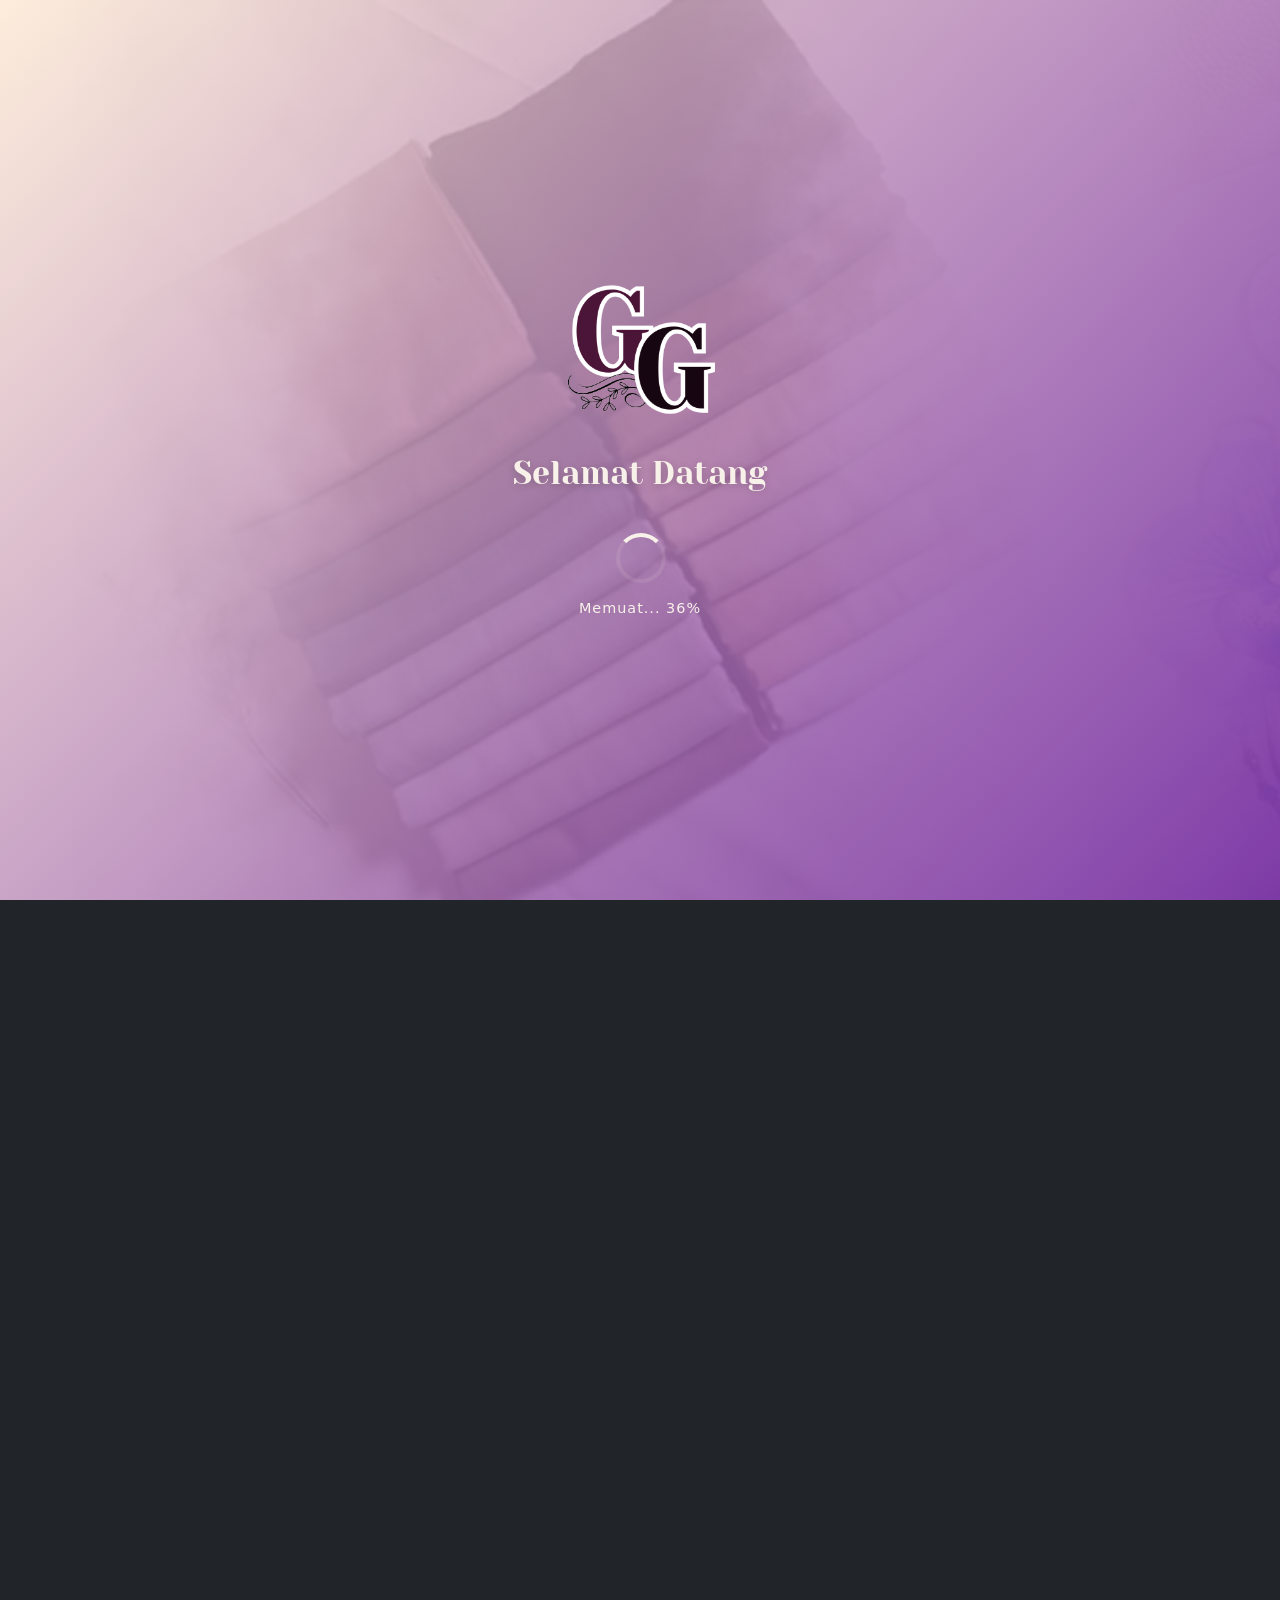
==== commit 068b54f7: "style(products): simplify product cards, add marketplace icon bar in quick view modal, and restore m" ====
--- a/index.html
+++ b/index.html
@@ -343,26 +343,14 @@
                         <div class="product-img-wrap">
                             <img src="asset/img/produk/produk1.jpg" class="card-img-top"
                                 alt="Kerudung Paris Eksklusif">
-                            <div class="product-img-Wrap-overlay"></div>
                             <span class="product-badge">
                                 <i class="bi bi-stars"></i>Bestseller
                             </span>
-                            <span class="product-category-tag">
-                                <i class="bi bi-tag-fill"></i>Kerudung Paris
-                            </span>
                         </div>
                         <div class="product-card-body">
                             <h5 class="product-title">Kerudung Paris Eksklusif</h5>
-                            <div class="product-material-pill" title="Paris Premium Super Fine + Pin Akrilik Eksklusif">
-                                <i class="bi bi-gem"></i>
-                                <span>Paris Premium Super Fine + Pin Akrilik Eksklusif</span>
-                            </div>
-                            <p class="product-desc">Kerudung dengan sentuhan logo akrilik eksklusif, bahan adem, tegak di dahi, dan nyaman seharian.</p>
                             <div class="product-card-footer">
-                                <div class="product-price-wrap">
-                                    <span class="product-price-label">Harga Koleksi</span>
-                                    <span class="product-price">Rp 18.000</span>
-                                </div>
+                                <span class="product-price">Rp 18.000</span>
                                 <button type="button" class="btn btn-sm btn-quick-view"
                                     data-category="hijab"
                                     data-title="Kerudung Paris Eksklusif"
@@ -371,7 +359,7 @@
                                     data-badge="Bestseller"
                                     data-desc="Kerudung Paris premium dengan logo akrilik khas Gemas Galore. Menggunakan bahan berkualitas yang ringan, mudah dibentuk, adem, dan tidak gampang letoy."
                                     data-material="Paris Premium Super Fine + Pin Akrilik Eksklusif">
-                                    <i class="bi bi-eye-fill"></i>Detail Produk
+                                    <i class="bi bi-eye-fill"></i>Detail
                                 </button>
                             </div>
                         </div>
@@ -383,26 +371,14 @@
                     <div class="card product-card h-100 border-0">
                         <div class="product-img-wrap">
                             <img src="asset/img/bgantungantas.png" class="card-img-top" alt="Gantungan Tas Akrilik">
-                            <div class="product-img-Wrap-overlay"></div>
                             <span class="product-badge">
                                 <i class="bi bi-stars"></i>Merchandise
                             </span>
-                            <span class="product-category-tag">
-                                <i class="bi bi-tag-fill"></i>Merchandise
-                            </span>
                         </div>
                         <div class="product-card-body">
                             <h5 class="product-title">Gantungan Tas Akrilik</h5>
-                            <div class="product-material-pill" title="Akrilik Tebal 3mm Double Side + Gantungan O-Ring Premium">
-                                <i class="bi bi-gem"></i>
-                                <span>Akrilik Tebal 3mm Double Side + Gantungan O-Ring Premium</span>
-                            </div>
-                            <p class="product-desc">Gantungan tas estetik berdesain menarik dengan bahan akrilik tebal dan gantungan kuat anti karat.</p>
                             <div class="product-card-footer">
-                                <div class="product-price-wrap">
-                                    <span class="product-price-label">Harga Koleksi</span>
-                                    <span class="product-price">Rp 12.000</span>
-                                </div>
+                                <span class="product-price">Rp 12.000</span>
                                 <button type="button" class="btn btn-sm btn-quick-view"
                                     data-category="merchandise"
                                     data-title="Gantungan Tas Akrilik"
@@ -411,7 +387,7 @@
                                     data-badge="Merchandise"
                                     data-desc="Gantungan tas dengan desain unik dan eye-catching. Sangat cocok dipasang pada tas sekolah, kuliah, ransel, maupun tote bag."
                                     data-material="Akrilik Tebal 3mm Double Side + Gantungan O-Ring Premium">
-                                    <i class="bi bi-eye-fill"></i>Detail Produk
+                                    <i class="bi bi-eye-fill"></i>Detail
                                 </button>
                             </div>
                         </div>
@@ -423,26 +399,14 @@
                     <div class="card product-card h-100 border-0">
                         <div class="product-img-wrap">
                             <img src="asset/img/bcardholder.png" class="card-img-top" alt="Card Holder Minimalis">
-                            <div class="product-img-Wrap-overlay"></div>
                             <span class="product-badge">
                                 <i class="bi bi-stars"></i>Souvenir
                             </span>
-                            <span class="product-category-tag">
-                                <i class="bi bi-tag-fill"></i>Souvenir & Gift
-                            </span>
                         </div>
                         <div class="product-card-body">
                             <h5 class="product-title">Card Holder Minimalis</h5>
-                            <div class="product-material-pill" title="Kulit Sintetis Lembut / Kanvas Tebal Jahitan Presisi">
-                                <i class="bi bi-gem"></i>
-                                <span>Kulit Sintetis Lembut / Kanvas Tebal Jahitan Presisi</span>
-                            </div>
-                            <p class="product-desc">Penyimpan kartu minimalis dan ringkas untuk kartu identitas, e-money, dan kartu perbankan.</p>
                             <div class="product-card-footer">
-                                <div class="product-price-wrap">
-                                    <span class="product-price-label">Harga Koleksi</span>
-                                    <span class="product-price">Rp 15.000</span>
-                                </div>
+                                <span class="product-price">Rp 15.000</span>
                                 <button type="button" class="btn btn-sm btn-quick-view"
                                     data-category="souvenir"
                                     data-title="Card Holder Minimalis"
@@ -451,7 +415,7 @@
                                     data-badge="Souvenir"
                                     data-desc="Card holder ramping dan praktis dibawa bepergian. Memuat hingga 6 kartu penting plus kompartemen uang tunai lipat."
                                     data-material="Kulit Sintetis Lembut / Kanvas Tebal Jahitan Presisi">
-                                    <i class="bi bi-eye-fill"></i>Detail Produk
+                                    <i class="bi bi-eye-fill"></i>Detail
                                 </button>
                             </div>
                         </div>
@@ -463,26 +427,14 @@
                     <div class="card product-card h-100 border-0">
                         <div class="product-img-wrap">
                             <img src="asset/img/produk/produk2.jpg" class="card-img-top" alt="Premium Packaging">
-                            <div class="product-img-Wrap-overlay"></div>
                             <span class="product-badge">
                                 <i class="bi bi-stars"></i>Gift Set
                             </span>
-                            <span class="product-category-tag">
-                                <i class="bi bi-tag-fill"></i>Souvenir & Gift
-                            </span>
                         </div>
                         <div class="product-card-body">
                             <h5 class="product-title">Premium Gift Packaging</h5>
-                            <div class="product-material-pill" title="Hardbox Doff Premium + Pita Satin + Custom Greeting Card">
-                                <i class="bi bi-gem"></i>
-                                <span>Hardbox Doff Premium + Pita Satin + Custom Greeting Card</span>
-                            </div>
-                            <p class="product-desc">Box custom tebal, pita satin, dan kartu ucapan eksklusif untuk pengalaman hadiah sempurna.</p>
                             <div class="product-card-footer">
-                                <div class="product-price-wrap">
-                                    <span class="product-price-label">Harga Koleksi</span>
-                                    <span class="product-price">Rp 25.000</span>
-                                </div>
+                                <span class="product-price">Rp 25.000</span>
                                 <button type="button" class="btn btn-sm btn-quick-view"
                                     data-category="souvenir"
                                     data-title="Premium Gift Packaging"
@@ -491,7 +443,7 @@
                                     data-badge="Gift Set"
                                     data-desc="Hardbox custom premium dirancang eksklusif dengan sentuhan pita satin cantik dan kartu ucapan personal untuk hampers, kado ulang tahun, dan wisuda."
                                     data-material="Hardbox Doff Premium + Pita Satin + Custom Greeting Card">
-                                    <i class="bi bi-eye-fill"></i>Detail Produk
+                                    <i class="bi bi-eye-fill"></i>Detail
                                 </button>
                             </div>
                         </div>
@@ -503,26 +455,14 @@
                     <div class="card product-card h-100 border-0">
                         <div class="product-img-wrap">
                             <img src="asset/img/bjilbab.png" class="card-img-top" alt="Kerudung Paris Pastel Edition">
-                            <div class="product-img-Wrap-overlay"></div>
                             <span class="product-badge">
                                 <i class="bi bi-stars"></i>New Colors
                             </span>
-                            <span class="product-category-tag">
-                                <i class="bi bi-tag-fill"></i>Kerudung Paris
-                            </span>
                         </div>
                         <div class="product-card-body">
                             <h5 class="product-title">Kerudung Paris Segi Empat</h5>
-                            <div class="product-material-pill" title="Paris Voile Berkualitas Ukuran 115 x 115 cm">
-                                <i class="bi bi-gem"></i>
-                                <span>Paris Voile Berkualitas Ukuran 115 x 115 cm</span>
-                            </div>
-                            <p class="product-desc">Varian warna pastel dan earth tone yang lembut, mudah dipadukan dengan berbagai outfit kerja atau hangout.</p>
                             <div class="product-card-footer">
-                                <div class="product-price-wrap">
-                                    <span class="product-price-label">Harga Koleksi</span>
-                                    <span class="product-price">Rp 18.000</span>
-                                </div>
+                                <span class="product-price">Rp 18.000</span>
                                 <button type="button" class="btn btn-sm btn-quick-view"
                                     data-category="hijab"
                                     data-title="Kerudung Paris Segi Empat"
@@ -531,7 +471,7 @@
                                     data-badge="New Colors"
                                     data-desc="Kerudung segi empat berbahan Paris Voile ringan dan breathable. Sangat mudah dibentuk, tidak kedap di telinga, dan awet dicuci berkali-kali."
                                     data-material="Paris Voile Berkualitas Ukuran 115 x 115 cm">
-                                    <i class="bi bi-eye-fill"></i>Detail Produk
+                                    <i class="bi bi-eye-fill"></i>Detail
                                 </button>
                             </div>
                         </div>
@@ -543,26 +483,14 @@
                     <div class="card product-card h-100 border-0">
                         <div class="product-img-wrap">
                             <img src="asset/img/produk/produk3.jpg" class="card-img-top" alt="Reseller Kit">
-                            <div class="product-img-Wrap-overlay"></div>
                             <span class="product-badge">
                                 <i class="bi bi-stars"></i>Promo Mitra
                             </span>
-                            <span class="product-category-tag">
-                                <i class="bi bi-tag-fill"></i>Merchandise
-                            </span>
                         </div>
                         <div class="product-card-body">
                             <h5 class="product-title">Starter Reseller Kit</h5>
-                            <div class="product-material-pill" title="Sampel Produk + Katalog Digital + Bimbingan Penjualan">
-                                <i class="bi bi-gem"></i>
-                                <span>Sampel Produk + Katalog Digital + Bimbingan Penjualan</span>
-                            </div>
-                            <p class="product-desc">Paket lengkap sampel produk, konten promosi siap pakai, dan panduan untuk memulai bisnis sebagai reseller.</p>
                             <div class="product-card-footer">
-                                <div class="product-price-wrap">
-                                    <span class="product-price-label">Harga Koleksi</span>
-                                    <span class="product-price">Rp 15.000</span>
-                                </div>
+                                <span class="product-price">Rp 15.000</span>
                                 <button type="button" class="btn btn-sm btn-quick-view"
                                     data-category="merchandise"
                                     data-title="Starter Reseller Kit"
@@ -571,7 +499,7 @@
                                     data-badge="Paket Mitra"
                                     data-desc="Paket permulaan bisnis bagi Anda yang ingin menjadi reseller Gemas Galore. Termasuk sampel produk, materi foto/video promosi, dan pendampingan tim marketing."
                                     data-material="Sampel Produk + Katalog Digital + Bimbingan Penjualan">
-                                    <i class="bi bi-eye-fill"></i>Detail Produk
+                                    <i class="bi bi-eye-fill"></i>Detail
                                 </button>
                             </div>
                         </div>
@@ -580,8 +508,9 @@
             </div>
 
             <div class="text-center mt-5" data-aos="fade-up">
-                <button class="btn view-products-btn">
-                    <i class="bi bi-shop"></i>Buka Marketplace Resmi
+                <button class="btn px-4 py-2 fw-bold view-products-btn"
+                    style="background-color: #491937; color: white;">
+                    <i class="bi bi-shop me-2 text-white"></i>Buka Marketplace Resmi
                 </button>
             </div>
         </div>
@@ -591,41 +520,62 @@
     <div class="modal fade" id="productQuickViewModal" tabindex="-1" aria-labelledby="productQuickViewModalLabel" aria-hidden="true">
         <div class="modal-dialog modal-dialog-centered modal-lg">
             <div class="modal-content product-modal-content">
-                <div class="modal-header product-modal-header py-3 px-4">
-                    <h5 class="modal-title fw-bold" id="productQuickViewModalLabel" style="color: #491937;">
-                        <i class="bi bi-bag-check me-2"></i>Detail Produk
+                <div class="modal-header product-modal-header">
+                    <h5 class="modal-title fw-bold" id="productQuickViewModalLabel">
+                        <i class="bi bi-stars me-2"></i>Detail Produk
                     </h5>
                     <button type="button" class="btn-close" data-bs-dismiss="modal" aria-label="Close"></button>
                 </div>
                 <div class="modal-body p-4">
                     <div class="row g-4 align-items-center">
                         <div class="col-md-5 text-center">
-                            <img id="quickViewImg" src="" alt="Detail Produk" class="img-fluid product-modal-img shadow-sm">
+                            <div class="product-modal-img-wrap">
+                                <img id="quickViewImg" src="" alt="Detail Produk" class="img-fluid product-modal-img">
+                            </div>
                         </div>
                         <div class="col-md-7">
                             <div class="mb-2">
-                                <span class="badge px-3 py-2" id="quickViewBadge" style="background-color: rgba(73,25,55,0.12); color: #491937;"></span>
-                            </div>
-                            <h3 class="fw-bold mb-2" id="quickViewTitle" style="color: #491937;"></h3>
-                            <h4 class="fw-bold mb-3" id="quickViewPrice" style="color: #491937;"></h4>
+                                <span class="quickview-badge" id="quickViewBadge"></span>
+                            </div>
+                            <h3 class="quickview-title mb-1" id="quickViewTitle"></h3>
+                            <h4 class="quickview-price mb-3" id="quickViewPrice"></h4>
                             
-                            <p class="text-muted mb-3" id="quickViewDesc"></p>
-
-                            <div class="p-3 rounded-3 mb-4" style="background-color: #f8f1e9;">
+                            <p class="quickview-desc mb-3" id="quickViewDesc"></p>
+
+                            <div class="quickview-spec-box mb-4">
                                 <div class="d-flex align-items-center gap-2 mb-1">
-                                    <i class="bi bi-patch-check-fill" style="color: #491937;"></i>
-                                    <span class="fw-semibold small" style="color: #491937;">Material & Spesifikasi:</span>
-                                </div>
-                                <div class="small text-secondary" id="quickViewMaterial"></div>
-                            </div>
-
-                            <div class="d-flex flex-wrap gap-2">
-                                <a id="quickViewWaBtn" href="#" target="_blank" rel="noopener" class="btn btn-brand-primary flex-grow-1 py-2">
-                                    <i class="bi bi-whatsapp me-2"></i>Pesan via WhatsApp
-                                </a>
-                                <a href="https://id.shp.ee/FdqYZK8" target="_blank" rel="noopener" class="btn btn-brand-outline py-2 px-3">
-                                    <i class="bi bi-shop me-1"></i>Beli di Shopee
-                                </a>
+                                    <i class="bi bi-gem" style="color: #d97706;"></i>
+                                    <span class="fw-bold small" style="color: #491937;">Material & Spesifikasi:</span>
+                                </div>
+                                <div class="small" style="color: #5c2246;" id="quickViewMaterial"></div>
+                            </div>
+
+                            <div class="quickview-order-box">
+                                <div class="quickview-order-label">
+                                    <i class="bi bi-bag-heart-fill"></i>Pesan & Beli Melalui:
+                                </div>
+                                <div class="quickview-icon-group">
+                                    <a id="quickViewWaBtn" href="#" target="_blank" rel="noopener"
+                                       class="quickview-icon-btn qv-whatsapp" title="Pesan via WhatsApp" aria-label="Pesan via WhatsApp">
+                                        <i class="bi bi-whatsapp"></i>
+                                    </a>
+                                    <a id="quickViewShopeeBtn" href="https://id.shp.ee/FdqYZK8" target="_blank" rel="noopener"
+                                       class="quickview-icon-btn qv-shopee" title="Beli di Shopee" aria-label="Beli di Shopee">
+                                        <i class="bi bi-shop"></i>
+                                    </a>
+                                    <a id="quickViewTokpedBtn" href="https://tokopedia.com/gemasgalore" target="_blank" rel="noopener"
+                                       class="quickview-icon-btn qv-tokopedia" title="Beli di Tokopedia" aria-label="Beli di Tokopedia">
+                                        <i class="bi bi-basket"></i>
+                                    </a>
+                                    <a id="quickViewTiktokBtn" href="https://tiktok.com/@gemasgalore" target="_blank" rel="noopener"
+                                       class="quickview-icon-btn qv-tiktok" title="Beli di TikTok Shop" aria-label="Beli di TikTok Shop">
+                                        <i class="bi bi-tiktok"></i>
+                                    </a>
+                                    <a id="quickViewIgBtn" href="https://instagram.com/gemasgalore" target="_blank" rel="noopener"
+                                       class="quickview-icon-btn qv-instagram" title="Kunjungi Instagram" aria-label="Kunjungi Instagram">
+                                        <i class="bi bi-instagram"></i>
+                                    </a>
+                                </div>
                             </div>
                         </div>
                     </div>
--- a/asset/css/style.css
+++ b/asset/css/style.css
@@ -426,6 +426,12 @@
 /* ===== Products Section ===== */
 #products {
     background: linear-gradient(180deg, #ffffff 0%, #fdf9f4 55%, #ffffff 100%);
+}
+
+/* Button Hover Effect */
+.btn[style*="background-color: #491937"]:hover {
+    background-color: #3a142f !important;
+    color: white !important;
 }
 
 
@@ -939,10 +945,10 @@
   position: relative;
   background: linear-gradient(180deg, #ffffff 0%, #fbf5ee 100%);
   border: 1px solid rgba(73, 25, 55, 0.11) !important;
-  border-radius: 1.2rem;
+  border-radius: 1.15rem;
   overflow: hidden;
-  transition: all 0.38s cubic-bezier(0.165, 0.84, 0.44, 1);
-  box-shadow: 0 6px 20px rgba(73, 25, 55, 0.06) !important;
+  transition: all 0.35s cubic-bezier(0.165, 0.84, 0.44, 1);
+  box-shadow: 0 6px 18px rgba(73, 25, 55, 0.06) !important;
 }
 
 .product-card::before {
@@ -959,9 +965,9 @@
 }
 
 .product-card:hover {
-  transform: translateY(-8px);
+  transform: translateY(-7px);
   border-color: rgba(255, 171, 64, 0.6) !important;
-  box-shadow: 0 18px 36px rgba(73, 25, 55, 0.14) !important;
+  box-shadow: 0 16px 32px rgba(73, 25, 55, 0.13) !important;
 }
 
 .product-card:hover::before {
@@ -970,71 +976,47 @@
 
 .product-img-wrap {
   position: relative;
-  margin: 0.75rem 0.75rem 0;
-  border-radius: 0.9rem;
+  margin: 0.7rem 0.7rem 0;
+  border-radius: 0.85rem;
   overflow: hidden;
   background-color: #f8f1e9;
   border: 1px solid rgba(73, 25, 55, 0.08);
+  cursor: pointer;
 }
 
 .product-img-wrap .card-img-top {
-  height: 255px;
+  height: 250px;
   width: 100%;
   object-fit: cover;
   transition: transform 0.55s cubic-bezier(0.165, 0.84, 0.44, 1);
 }
 
 .product-card:hover .product-img-wrap .card-img-top {
-  transform: scale(1.06);
-}
-
-.product-img-Wrap-overlay {
-  position: absolute;
-  inset: 0;
-  background: linear-gradient(180deg, rgba(73, 25, 55, 0.12) 0%, transparent 40%, rgba(45, 12, 33, 0.62) 100%);
-  pointer-events: none;
+  transform: scale(1.05);
 }
 
 .product-badge {
   position: absolute;
-  top: 0.75rem;
-  right: 0.75rem;
+  top: 0.7rem;
+  right: 0.7rem;
   z-index: 2;
   display: inline-flex;
   align-items: center;
-  gap: 0.3rem;
-  padding: 0.32rem 0.8rem;
+  gap: 0.28rem;
+  padding: 0.3rem 0.75rem;
   border-radius: 50rem;
-  background: rgba(73, 25, 55, 0.92);
+  background: rgba(73, 25, 55, 0.9);
   backdrop-filter: blur(6px);
   color: #ffab40;
   border: 1px solid rgba(255, 171, 64, 0.5);
-  font-size: 0.74rem;
+  font-size: 0.73rem;
   font-weight: 700;
-  letter-spacing: 0.03em;
-  box-shadow: 0 4px 12px rgba(0, 0, 0, 0.18);
-}
-
-.product-category-tag {
-  position: absolute;
-  bottom: 0.7rem;
-  left: 0.75rem;
-  z-index: 2;
-  display: inline-flex;
-  align-items: center;
-  gap: 0.3rem;
-  padding: 0.22rem 0.68rem;
-  border-radius: 50rem;
-  background: rgba(248, 241, 233, 0.92);
-  color: #491937;
-  font-size: 0.71rem;
-  font-weight: 700;
-  letter-spacing: 0.04em;
-  text-transform: uppercase;
+  letter-spacing: 0.02em;
+  box-shadow: 0 4px 10px rgba(0, 0, 0, 0.16);
 }
 
 .product-card-body {
-  padding: 1.15rem 1.3rem 1.3rem;
+  padding: 1.05rem 1.2rem 1.15rem;
   display: flex;
   flex-direction: column;
   flex-grow: 1;
@@ -1042,82 +1024,30 @@
 
 .product-title {
   font-family: 'Yeseva One', cursive;
-  font-size: 1.16rem;
+  font-size: 1.12rem;
   color: #491937;
-  margin-bottom: 0.5rem;
+  margin-bottom: 0;
   line-height: 1.35;
   transition: color 0.25s ease;
+  cursor: pointer;
 }
 
 .product-card:hover .product-title {
   color: #6a1f4d;
-}
-
-.product-material-pill {
-  display: inline-flex;
-  align-items: center;
-  gap: 0.35rem;
-  align-self: flex-start;
-  background-color: #f8f1e9;
-  color: #5c2246;
-  border: 1px solid rgba(217, 119, 6, 0.28);
-  border-radius: 0.5rem;
-  padding: 0.24rem 0.62rem;
-  font-size: 0.74rem;
-  font-weight: 600;
-  margin-bottom: 0.65rem;
-  max-width: 100%;
-}
-
-.product-material-pill i {
-  color: #d97706;
-  flex-shrink: 0;
-}
-
-.product-material-pill span {
-  white-space: nowrap;
-  overflow: hidden;
-  text-overflow: ellipsis;
-}
-
-.product-desc {
-  color: #63535d;
-  font-size: 0.86rem;
-  line-height: 1.58;
-  margin-bottom: 0;
-  flex-grow: 1;
-  display: -webkit-box;
-  -webkit-line-clamp: 3;
-  -webkit-box-orient: vertical;
-  overflow: hidden;
 }
 
 .product-card-footer {
   display: flex;
   justify-content: space-between;
   align-items: center;
-  margin-top: 1.1rem;
-  padding-top: 0.9rem;
-  border-top: 1px dashed rgba(73, 25, 55, 0.15);
-}
-
-.product-price-wrap {
-  display: flex;
-  flex-direction: column;
-}
-
-.product-price-label {
-  font-size: 0.68rem;
-  text-transform: uppercase;
-  letter-spacing: 0.06em;
-  color: #8c7684;
-  font-weight: 600;
-  margin-bottom: 0.08rem;
+  margin-top: 0.9rem;
+  padding-top: 0.8rem;
+  border-top: 1px solid rgba(73, 25, 55, 0.1);
 }
 
 .product-price {
   font-family: 'Yeseva One', cursive;
-  font-size: 1.22rem;
+  font-size: 1.18rem;
   color: #491937;
   line-height: 1.2;
 }
@@ -1125,16 +1055,16 @@
 .product-card .btn-quick-view {
   display: inline-flex;
   align-items: center;
-  gap: 0.38rem;
-  padding: 0.48rem 1.05rem;
+  gap: 0.35rem;
+  padding: 0.42rem 0.95rem;
   border-radius: 50rem;
   background: linear-gradient(135deg, #491937 0%, #5d1d46 100%);
   color: #ffffff;
   border: 1px solid rgba(255, 171, 64, 0.45);
-  font-size: 0.82rem;
+  font-size: 0.8rem;
   font-weight: 600;
   transition: all 0.3s ease;
-  box-shadow: 0 4px 12px rgba(73, 25, 55, 0.16);
+  box-shadow: 0 3px 10px rgba(73, 25, 55, 0.14);
 }
 
 .product-card .btn-quick-view i {
@@ -1147,37 +1077,7 @@
   color: #ffab40;
   border-color: #ffab40;
   transform: translateY(-2px);
-  box-shadow: 0 6px 16px rgba(73, 25, 55, 0.26);
-}
-
-.product-card .btn-quick-view:hover i {
-  transform: scale(1.15);
-}
-
-.view-products-btn {
-  display: inline-flex;
-  align-items: center;
-  gap: 0.5rem;
-  background: linear-gradient(135deg, #491937 0%, #330052 100%);
-  color: #ffffff !important;
-  border: 1.5px solid rgba(255, 171, 64, 0.55);
-  border-radius: 50rem;
-  padding: 0.78rem 2rem !important;
-  font-weight: 600;
-  letter-spacing: 0.02em;
-  box-shadow: 0 8px 22px rgba(73, 25, 55, 0.22);
-  transition: all 0.3s cubic-bezier(0.165, 0.84, 0.44, 1);
-}
-
-.view-products-btn i {
-  color: #ffab40 !important;
-}
-
-.view-products-btn:hover {
-  transform: translateY(-3px);
-  border-color: #ffab40;
-  color: #ffab40 !important;
-  box-shadow: 0 12px 28px rgba(73, 25, 55, 0.32);
+  box-shadow: 0 6px 14px rgba(73, 25, 55, 0.24);
 }
 
 /* Product item animation on filter */
@@ -1238,25 +1138,169 @@
   border-top: 1px solid rgba(73, 25, 55, 0.08);
 }
 
-/* ===== Quick View Product Modal Styling ===== */
+/* ===== Quick View Product Modal Styling (Luxury Theme) ===== */
 .modal-content.product-modal-content {
-  border-radius: 1.25rem;
-  border: none;
+  border-radius: 1.35rem;
+  border: 1.5px solid rgba(255, 171, 64, 0.45);
+  background: linear-gradient(180deg, #ffffff 0%, #fcf6ef 100%);
   overflow: hidden;
-  box-shadow: 0 15px 35px rgba(0, 0, 0, 0.15);
+  box-shadow: 0 22px 50px rgba(45, 12, 33, 0.28);
+}
+
+.modal-header.product-modal-header {
+  background: linear-gradient(135deg, #491937 0%, #330052 100%);
+  border-bottom: 2px solid rgba(255, 171, 64, 0.45);
+  padding: 1rem 1.5rem;
+}
+
+.product-modal-header .modal-title {
+  font-family: 'Yeseva One', cursive;
+  color: #ffffff !important;
+  font-size: 1.15rem;
+  letter-spacing: 0.02em;
+}
+
+.product-modal-header .modal-title i {
+  color: #ffab40;
+}
+
+.product-modal-header .btn-close {
+  filter: invert(1) grayscale(100%) brightness(200%);
+  opacity: 0.85;
+}
+
+.product-modal-header .btn-close:hover {
+  opacity: 1;
+}
+
+.product-modal-img-wrap {
+  padding: 0.5rem;
+  background: #f8f1e9;
+  border: 1px solid rgba(73, 25, 55, 0.12);
+  border-radius: 1.1rem;
+  box-shadow: 0 8px 22px rgba(73, 25, 55, 0.08);
 }
 
 .product-modal-img {
   height: 100%;
-  min-height: 280px;
-  max-height: 380px;
+  min-height: 270px;
+  max-height: 360px;
   object-fit: cover;
+  border-radius: 0.85rem;
+  width: 100%;
+}
+
+.quickview-badge {
+  display: inline-flex;
+  align-items: center;
+  gap: 0.35rem;
+  padding: 0.35rem 0.9rem;
+  border-radius: 50rem;
+  background-color: #491937;
+  color: #ffab40;
+  border: 1px solid rgba(255, 171, 64, 0.5);
+  font-size: 0.76rem;
+  font-weight: 700;
+  letter-spacing: 0.03em;
+}
+
+.quickview-title {
+  font-family: 'Yeseva One', cursive;
+  color: #491937;
+  font-size: 1.55rem;
+  line-height: 1.3;
+}
+
+.quickview-price {
+  font-family: 'Yeseva One', cursive;
+  color: #d97706;
+  font-size: 1.4rem;
+}
+
+.quickview-desc {
+  color: #5b4a54;
+  font-size: 0.93rem;
+  line-height: 1.65;
+}
+
+.quickview-spec-box {
+  background-color: #f8f1e9;
+  border: 1px solid rgba(217, 119, 6, 0.28);
+  border-left: 4px solid #491937;
+  border-radius: 0.85rem;
+  padding: 0.85rem 1.1rem;
+}
+
+.quickview-order-box {
+  background: rgba(73, 25, 55, 0.04);
+  border: 1px solid rgba(73, 25, 55, 0.1);
   border-radius: 1rem;
-  width: 100%;
-}
-
-.modal-header.product-modal-header {
-  border-bottom: 1px solid rgba(73, 25, 55, 0.1);
+  padding: 0.9rem 1.1rem;
+}
+
+.quickview-order-label {
+  font-size: 0.75rem;
+  font-weight: 700;
+  text-transform: uppercase;
+  letter-spacing: 0.06em;
+  color: #491937;
+  margin-bottom: 0.65rem;
+  display: flex;
+  align-items: center;
+  gap: 0.4rem;
+}
+
+.quickview-order-label i {
+  color: #d97706;
+}
+
+.quickview-icon-group {
+  display: flex;
+  align-items: center;
+  flex-wrap: wrap;
+  gap: 0.6rem;
+}
+
+.quickview-icon-btn {
+  width: 44px;
+  height: 44px;
+  border-radius: 50%;
+  display: inline-flex;
+  align-items: center;
+  justify-content: center;
+  text-decoration: none;
+  color: #ffffff !important;
+  font-size: 1.18rem;
+  border: 1.5px solid rgba(255, 255, 255, 0.25);
+  box-shadow: 0 4px 12px rgba(73, 25, 55, 0.15);
+  transition: all 0.28s cubic-bezier(0.165, 0.84, 0.44, 1);
+  position: relative;
+}
+
+.quickview-icon-btn:hover {
+  transform: translateY(-4px) scale(1.06);
+  border-color: #ffab40;
+  box-shadow: 0 8px 18px rgba(73, 25, 55, 0.26);
+}
+
+.quickview-icon-btn.qv-whatsapp {
+  background: linear-gradient(135deg, #25D366 0%, #128C7E 100%);
+}
+
+.quickview-icon-btn.qv-shopee {
+  background: linear-gradient(135deg, #EE4D2D 0%, #d73211 100%);
+}
+
+.quickview-icon-btn.qv-tokopedia {
+  background: linear-gradient(135deg, #42b549 0%, #2d8f33 100%);
+}
+
+.quickview-icon-btn.qv-tiktok {
+  background: linear-gradient(135deg, #2b2b2b 0%, #000000 100%);
+}
+
+.quickview-icon-btn.qv-instagram {
+  background: linear-gradient(45deg, #405DE6, #5851DB, #833AB4, #C13584, #E1306C, #FD1D1D);
 }
 
 .btn-brand-primary {
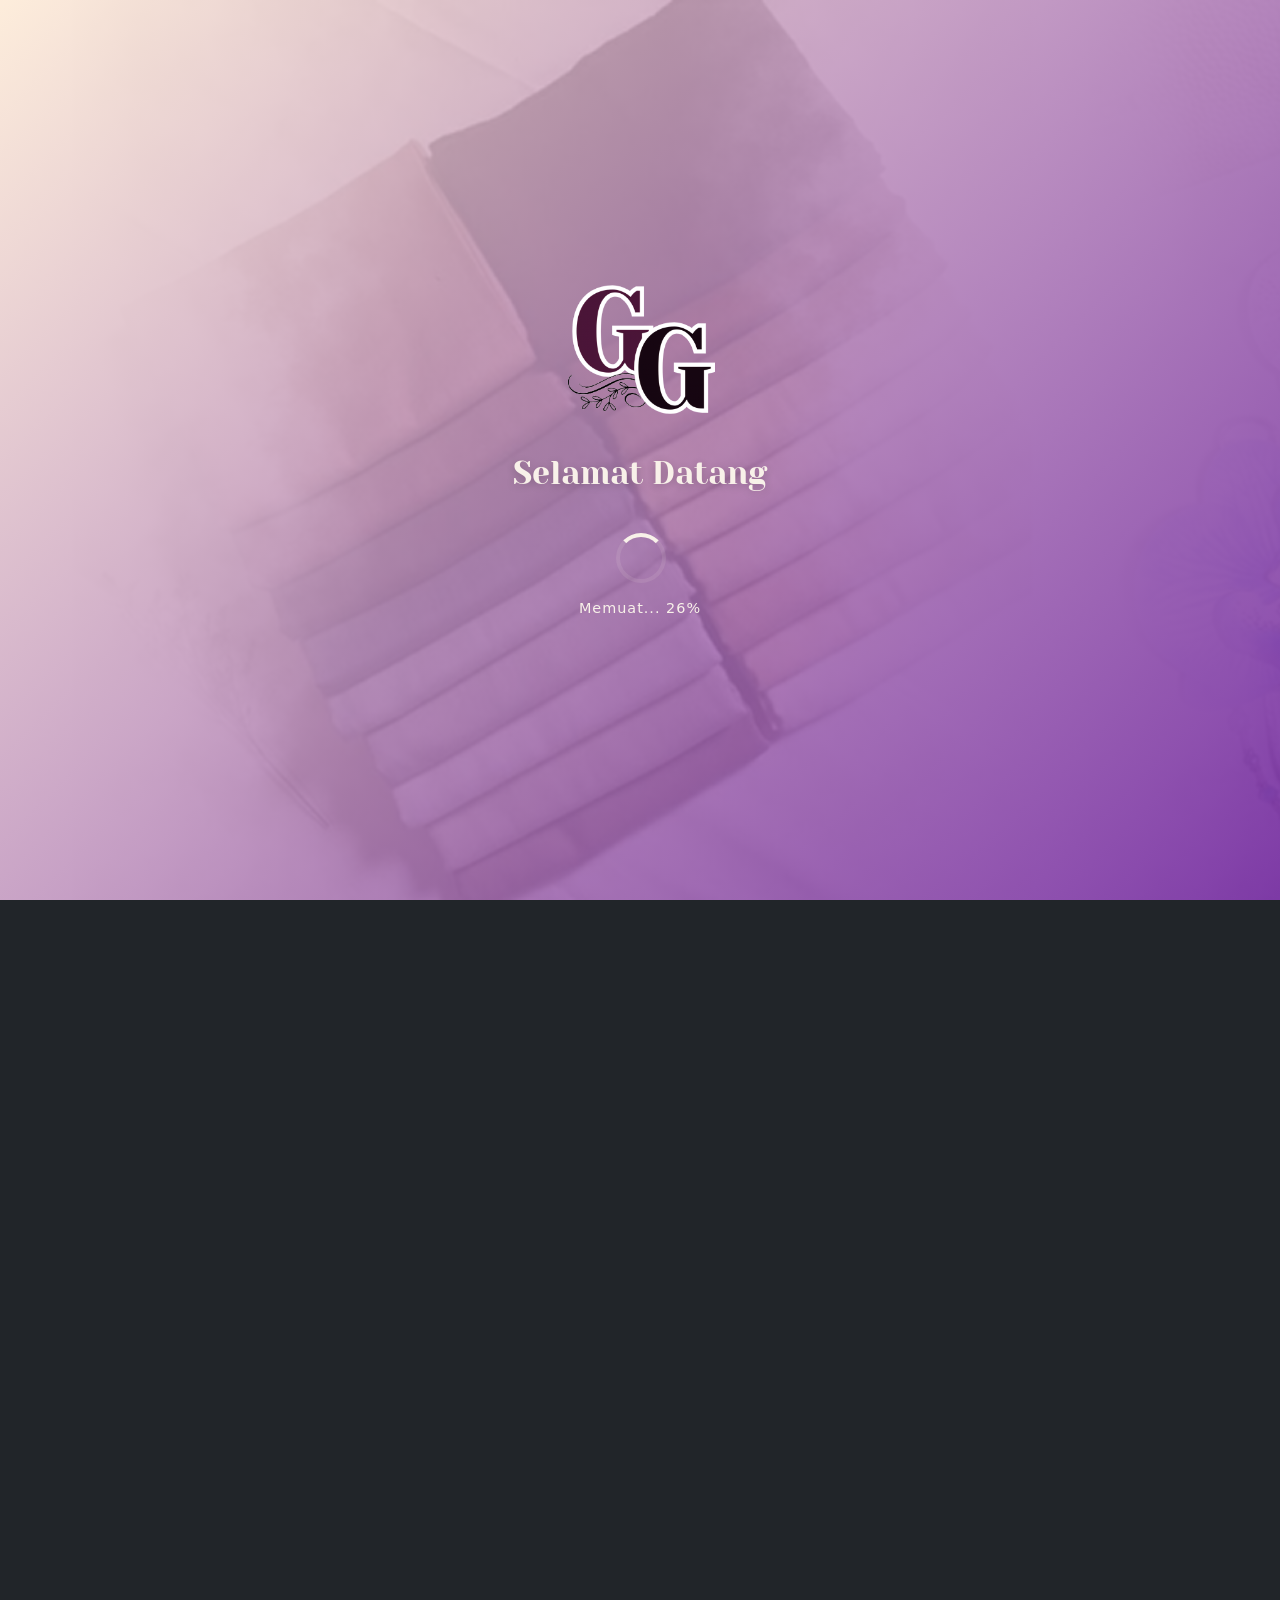
==== commit 33a50da8: "style(products): unify icon, badge, and popup colors with main page plum-cream palette" ====
--- a/index.html
+++ b/index.html
@@ -522,7 +522,7 @@
             <div class="modal-content product-modal-content">
                 <div class="modal-header product-modal-header">
                     <h5 class="modal-title fw-bold" id="productQuickViewModalLabel">
-                        <i class="bi bi-stars me-2"></i>Detail Produk
+                        <i class="bi bi-bag-check-fill me-2"></i>Detail Produk
                     </h5>
                     <button type="button" class="btn-close" data-bs-dismiss="modal" aria-label="Close"></button>
                 </div>
@@ -544,10 +544,10 @@
 
                             <div class="quickview-spec-box mb-4">
                                 <div class="d-flex align-items-center gap-2 mb-1">
-                                    <i class="bi bi-gem" style="color: #d97706;"></i>
+                                    <i class="bi bi-patch-check-fill" style="color: #491937;"></i>
                                     <span class="fw-bold small" style="color: #491937;">Material & Spesifikasi:</span>
                                 </div>
-                                <div class="small" style="color: #5c2246;" id="quickViewMaterial"></div>
+                                <div class="small" style="color: #555555;" id="quickViewMaterial"></div>
                             </div>
 
                             <div class="quickview-order-box">
@@ -591,16 +591,16 @@
             <h4>Kunjungi Toko Online Kami</h4>
             <div class="store-buttons">
                 <a href="https://id.shp.ee/FdqYZK8" target="_blank" class="store-btn shopee">
-                    <i class="bi bi-shop text-white"></i> Shopee
+                    <i class="bi bi-shop"></i> Shopee
                 </a>
                 <a href="https://tokopedia.com/gemasgalore" target="_blank" class="store-btn tokopedia">
-                    <i class="bi bi-basket text-white"></i> Tokopedia
+                    <i class="bi bi-basket"></i> Tokopedia
                 </a>
                 <a href="https://tiktok.com/@gemasgalore" target="_blank" class="store-btn tiktok">
-                    <i class="bi bi-tiktok text-white"></i> TikTok Shop
+                    <i class="bi bi-tiktok"></i> TikTok Shop
                 </a>
                 <a href="https://instagram.com/gemasgalore" target="_blank" class="store-btn instagram">
-                    <i class="bi bi-instagram text-white"></i> Instagram
+                    <i class="bi bi-instagram"></i> Instagram
                 </a>
             </div>
         </div>
--- a/asset/css/style.css
+++ b/asset/css/style.css
@@ -916,7 +916,7 @@
 .product-filter-btn {
   background-color: #f8f1e9;
   color: #491937;
-  border: 1.5px solid rgba(73, 25, 55, 0.18);
+  border: 1.5px solid rgba(73, 25, 55, 0.22);
   padding: 0.5rem 1.35rem;
   border-radius: 50rem;
   font-weight: 600;
@@ -927,24 +927,24 @@
 }
 
 .product-filter-btn:hover {
-  background-color: #f2e4d4;
-  border-color: rgba(73, 25, 55, 0.45);
+  background-color: rgba(73, 25, 55, 0.1);
+  border-color: #491937;
   color: #491937;
   transform: translateY(-2px);
 }
 
 .product-filter-btn.active {
-  background: linear-gradient(135deg, #491937 0%, #5d1d46 100%);
-  color: #ffab40;
-  border-color: rgba(255, 171, 64, 0.65);
-  box-shadow: 0 6px 16px rgba(73, 25, 55, 0.22);
+  background-color: #491937;
+  color: #ffffff;
+  border-color: #491937;
+  box-shadow: 0 5px 14px rgba(73, 25, 55, 0.25);
   transform: translateY(-2px);
 }
 
 .product-card {
   position: relative;
-  background: linear-gradient(180deg, #ffffff 0%, #fbf5ee 100%);
-  border: 1px solid rgba(73, 25, 55, 0.11) !important;
+  background: linear-gradient(180deg, #ffffff 0%, #f8f1e9 100%);
+  border: 1px solid rgba(73, 25, 55, 0.12) !important;
   border-radius: 1.15rem;
   overflow: hidden;
   transition: all 0.35s cubic-bezier(0.165, 0.84, 0.44, 1);
@@ -958,16 +958,16 @@
   left: 0;
   right: 0;
   height: 3px;
-  background: linear-gradient(90deg, #491937 0%, #ffab40 50%, #491937 100%);
-  opacity: 0.55;
+  background: linear-gradient(90deg, rgba(73, 25, 55, 0.2) 0%, #491937 50%, rgba(73, 25, 55, 0.2) 100%);
+  opacity: 0.5;
   transition: opacity 0.35s ease;
   z-index: 3;
 }
 
 .product-card:hover {
   transform: translateY(-7px);
-  border-color: rgba(255, 171, 64, 0.6) !important;
-  box-shadow: 0 16px 32px rgba(73, 25, 55, 0.13) !important;
+  border-color: rgba(73, 25, 55, 0.35) !important;
+  box-shadow: 0 16px 32px rgba(73, 25, 55, 0.14) !important;
 }
 
 .product-card:hover::before {
@@ -1002,17 +1002,20 @@
   z-index: 2;
   display: inline-flex;
   align-items: center;
-  gap: 0.28rem;
-  padding: 0.3rem 0.75rem;
+  gap: 0.3rem;
+  padding: 0.32rem 0.8rem;
   border-radius: 50rem;
-  background: rgba(73, 25, 55, 0.9);
-  backdrop-filter: blur(6px);
-  color: #ffab40;
-  border: 1px solid rgba(255, 171, 64, 0.5);
+  background-color: #491937;
+  color: #ffffff;
+  border: 1px solid rgba(255, 255, 255, 0.2);
   font-size: 0.73rem;
-  font-weight: 700;
+  font-weight: 600;
   letter-spacing: 0.02em;
-  box-shadow: 0 4px 10px rgba(0, 0, 0, 0.16);
+  box-shadow: 0 4px 10px rgba(73, 25, 55, 0.22);
+}
+
+.product-badge i {
+  color: #ffffff;
 }
 
 .product-card-body {
@@ -1033,7 +1036,7 @@
 }
 
 .product-card:hover .product-title {
-  color: #6a1f4d;
+  color: #3a142f;
 }
 
 .product-card-footer {
@@ -1058,9 +1061,9 @@
   gap: 0.35rem;
   padding: 0.42rem 0.95rem;
   border-radius: 50rem;
-  background: linear-gradient(135deg, #491937 0%, #5d1d46 100%);
+  background-color: #491937;
   color: #ffffff;
-  border: 1px solid rgba(255, 171, 64, 0.45);
+  border: 1px solid #491937;
   font-size: 0.8rem;
   font-weight: 600;
   transition: all 0.3s ease;
@@ -1068,14 +1071,14 @@
 }
 
 .product-card .btn-quick-view i {
-  color: #ffab40;
+  color: #ffffff;
   transition: transform 0.3s ease;
 }
 
 .product-card .btn-quick-view:hover {
-  background: linear-gradient(135deg, #5d1d46 0%, #491937 100%);
-  color: #ffab40;
-  border-color: #ffab40;
+  background-color: #3a142f;
+  color: #ffffff;
+  border-color: #3a142f;
   transform: translateY(-2px);
   box-shadow: 0 6px 14px rgba(73, 25, 55, 0.24);
 }
@@ -1138,47 +1141,36 @@
   border-top: 1px solid rgba(73, 25, 55, 0.08);
 }
 
-/* ===== Quick View Product Modal Styling (Luxury Theme) ===== */
+/* ===== Quick View Product Modal Styling (Main Page Theme) ===== */
 .modal-content.product-modal-content {
-  border-radius: 1.35rem;
-  border: 1.5px solid rgba(255, 171, 64, 0.45);
-  background: linear-gradient(180deg, #ffffff 0%, #fcf6ef 100%);
+  border-radius: 1.25rem;
+  border: 1px solid rgba(73, 25, 55, 0.15);
+  background-color: #ffffff;
   overflow: hidden;
-  box-shadow: 0 22px 50px rgba(45, 12, 33, 0.28);
+  box-shadow: 0 20px 45px rgba(73, 25, 55, 0.22);
 }
 
 .modal-header.product-modal-header {
-  background: linear-gradient(135deg, #491937 0%, #330052 100%);
-  border-bottom: 2px solid rgba(255, 171, 64, 0.45);
+  background-color: #f8f1e9;
+  border-bottom: 1px solid rgba(73, 25, 55, 0.12);
   padding: 1rem 1.5rem;
 }
 
 .product-modal-header .modal-title {
   font-family: 'Yeseva One', cursive;
-  color: #ffffff !important;
+  color: #491937 !important;
   font-size: 1.15rem;
-  letter-spacing: 0.02em;
 }
 
 .product-modal-header .modal-title i {
-  color: #ffab40;
-}
-
-.product-modal-header .btn-close {
-  filter: invert(1) grayscale(100%) brightness(200%);
-  opacity: 0.85;
-}
-
-.product-modal-header .btn-close:hover {
-  opacity: 1;
+  color: #491937;
 }
 
 .product-modal-img-wrap {
   padding: 0.5rem;
   background: #f8f1e9;
   border: 1px solid rgba(73, 25, 55, 0.12);
-  border-radius: 1.1rem;
-  box-shadow: 0 8px 22px rgba(73, 25, 55, 0.08);
+  border-radius: 1rem;
 }
 
 .product-modal-img {
@@ -1186,7 +1178,7 @@
   min-height: 270px;
   max-height: 360px;
   object-fit: cover;
-  border-radius: 0.85rem;
+  border-radius: 0.75rem;
   width: 100%;
 }
 
@@ -1196,53 +1188,55 @@
   gap: 0.35rem;
   padding: 0.35rem 0.9rem;
   border-radius: 50rem;
-  background-color: #491937;
-  color: #ffab40;
-  border: 1px solid rgba(255, 171, 64, 0.5);
-  font-size: 0.76rem;
-  font-weight: 700;
-  letter-spacing: 0.03em;
+  background-color: rgba(73, 25, 55, 0.1);
+  color: #491937;
+  font-size: 0.78rem;
+  font-weight: 600;
+}
+
+.quickview-badge i {
+  color: #491937;
 }
 
 .quickview-title {
   font-family: 'Yeseva One', cursive;
   color: #491937;
-  font-size: 1.55rem;
+  font-size: 1.5rem;
   line-height: 1.3;
 }
 
 .quickview-price {
   font-family: 'Yeseva One', cursive;
-  color: #d97706;
-  font-size: 1.4rem;
+  color: #491937;
+  font-size: 1.35rem;
 }
 
 .quickview-desc {
-  color: #5b4a54;
+  color: #555555;
   font-size: 0.93rem;
   line-height: 1.65;
 }
 
 .quickview-spec-box {
   background-color: #f8f1e9;
-  border: 1px solid rgba(217, 119, 6, 0.28);
+  border: 1px solid rgba(73, 25, 55, 0.12);
   border-left: 4px solid #491937;
+  border-radius: 0.75rem;
+  padding: 0.85rem 1.1rem;
+}
+
+.quickview-order-box {
+  background-color: #f8f1e9;
+  border: 1px solid rgba(73, 25, 55, 0.1);
   border-radius: 0.85rem;
   padding: 0.85rem 1.1rem;
 }
 
-.quickview-order-box {
-  background: rgba(73, 25, 55, 0.04);
-  border: 1px solid rgba(73, 25, 55, 0.1);
-  border-radius: 1rem;
-  padding: 0.9rem 1.1rem;
-}
-
 .quickview-order-label {
-  font-size: 0.75rem;
+  font-size: 0.76rem;
   font-weight: 700;
   text-transform: uppercase;
-  letter-spacing: 0.06em;
+  letter-spacing: 0.05em;
   color: #491937;
   margin-bottom: 0.65rem;
   display: flex;
@@ -1251,7 +1245,7 @@
 }
 
 .quickview-order-label i {
-  color: #d97706;
+  color: #491937;
 }
 
 .quickview-icon-group {
@@ -1262,45 +1256,31 @@
 }
 
 .quickview-icon-btn {
-  width: 44px;
-  height: 44px;
+  width: 42px;
+  height: 42px;
   border-radius: 50%;
   display: inline-flex;
   align-items: center;
   justify-content: center;
   text-decoration: none;
+  background-color: #491937;
   color: #ffffff !important;
-  font-size: 1.18rem;
-  border: 1.5px solid rgba(255, 255, 255, 0.25);
-  box-shadow: 0 4px 12px rgba(73, 25, 55, 0.15);
-  transition: all 0.28s cubic-bezier(0.165, 0.84, 0.44, 1);
-  position: relative;
+  font-size: 1.1rem;
+  border: 1.5px solid #491937;
+  box-shadow: 0 3px 8px rgba(73, 25, 55, 0.15);
+  transition: all 0.25s ease;
+}
+
+.quickview-icon-btn i {
+  color: inherit;
 }
 
 .quickview-icon-btn:hover {
-  transform: translateY(-4px) scale(1.06);
-  border-color: #ffab40;
-  box-shadow: 0 8px 18px rgba(73, 25, 55, 0.26);
-}
-
-.quickview-icon-btn.qv-whatsapp {
-  background: linear-gradient(135deg, #25D366 0%, #128C7E 100%);
-}
-
-.quickview-icon-btn.qv-shopee {
-  background: linear-gradient(135deg, #EE4D2D 0%, #d73211 100%);
-}
-
-.quickview-icon-btn.qv-tokopedia {
-  background: linear-gradient(135deg, #42b549 0%, #2d8f33 100%);
-}
-
-.quickview-icon-btn.qv-tiktok {
-  background: linear-gradient(135deg, #2b2b2b 0%, #000000 100%);
-}
-
-.quickview-icon-btn.qv-instagram {
-  background: linear-gradient(45deg, #405DE6, #5851DB, #833AB4, #C13584, #E1306C, #FD1D1D);
+  background-color: #ffffff;
+  color: #491937 !important;
+  border-color: #491937;
+  transform: translateY(-3px);
+  box-shadow: 0 6px 14px rgba(73, 25, 55, 0.22);
 }
 
 .btn-brand-primary {
--- a/asset/css/popup.css
+++ b/asset/css/popup.css
@@ -21,15 +21,16 @@
 }
 
 .popup-content {
-    background-color: white;
+    background: linear-gradient(180deg, #ffffff 0%, #f8f1e9 100%);
     padding: 30px;
-    border-radius: 12px;
+    border-radius: 1.25rem;
+    border: 1px solid rgba(73, 25, 55, 0.15);
     width: 90%;
-    max-width: 500px;
+    max-width: 480px;
     position: relative;
     transform: translateY(20px);
     transition: transform 0.3s ease;
-    box-shadow: 0 10px 30px rgba(0, 0, 0, 0.2);
+    box-shadow: 0 20px 45px rgba(73, 25, 55, 0.25);
 }
 
 .store-popup.active .popup-content {
@@ -38,7 +39,7 @@
 
 .popup-content h4 {
     color: #491937;
-    margin-bottom: 25px;
+    margin-bottom: 22px;
     font-family: 'Yeseva One', cursive;
     text-align: center;
 }
@@ -46,7 +47,7 @@
 .store-buttons {
     display: grid;
     grid-template-columns: 1fr 1fr;
-    gap: 15px;
+    gap: 14px;
 }
 
 .store-btn {
@@ -54,51 +55,50 @@
     align-items: center;
     justify-content: center;
     padding: 12px 15px;
-    border-radius: 8px;
-    color: white;
+    border-radius: 0.75rem;
+    background-color: #491937;
+    border: 1.5px solid #491937;
+    color: #ffffff !important;
     text-decoration: none;
-    font-weight: 500;
-    transition: all 0.3s ease;
+    font-weight: 600;
+    transition: all 0.25s ease;
 }
 
 .store-btn i {
     margin-right: 8px;
-    font-size: 1.2rem;
+    font-size: 1.15rem;
+    color: inherit !important;
 }
 
 .store-btn:hover {
+    background-color: #ffffff;
+    color: #491937 !important;
+    border-color: #491937;
     transform: translateY(-3px);
-    box-shadow: 0 5px 15px rgba(0, 0, 0, 0.1);
-}
-
-.shopee {
-    background-color: #EE4D2D;
-}
-
-.tokopedia {
-    background-color: #42b549;
-}
-
-.tiktok {
-    background-color: #000000;
-}
-
-.instagram {
-    background: linear-gradient(45deg, #405DE6, #5851DB, #833AB4, #C13584, #E1306C, #FD1D1D);
+    box-shadow: 0 6px 15px rgba(73, 25, 55, 0.18);
 }
 
 .close-popup {
     position: absolute;
     top: 15px;
     right: 15px;
-    background: none;
+    background: rgba(73, 25, 55, 0.08);
+    width: 34px;
+    height: 34px;
+    border-radius: 50%;
+    display: flex;
+    align-items: center;
+    justify-content: center;
     border: none;
-    font-size: 1.5rem;
+    font-size: 1.35rem;
+    line-height: 1;
     cursor: pointer;
     color: #491937;
-    transition: transform 0.3s ease;
+    transition: all 0.25s ease;
 }
 
 .close-popup:hover {
+    background: #491937;
+    color: #ffffff;
     transform: rotate(90deg);
 }
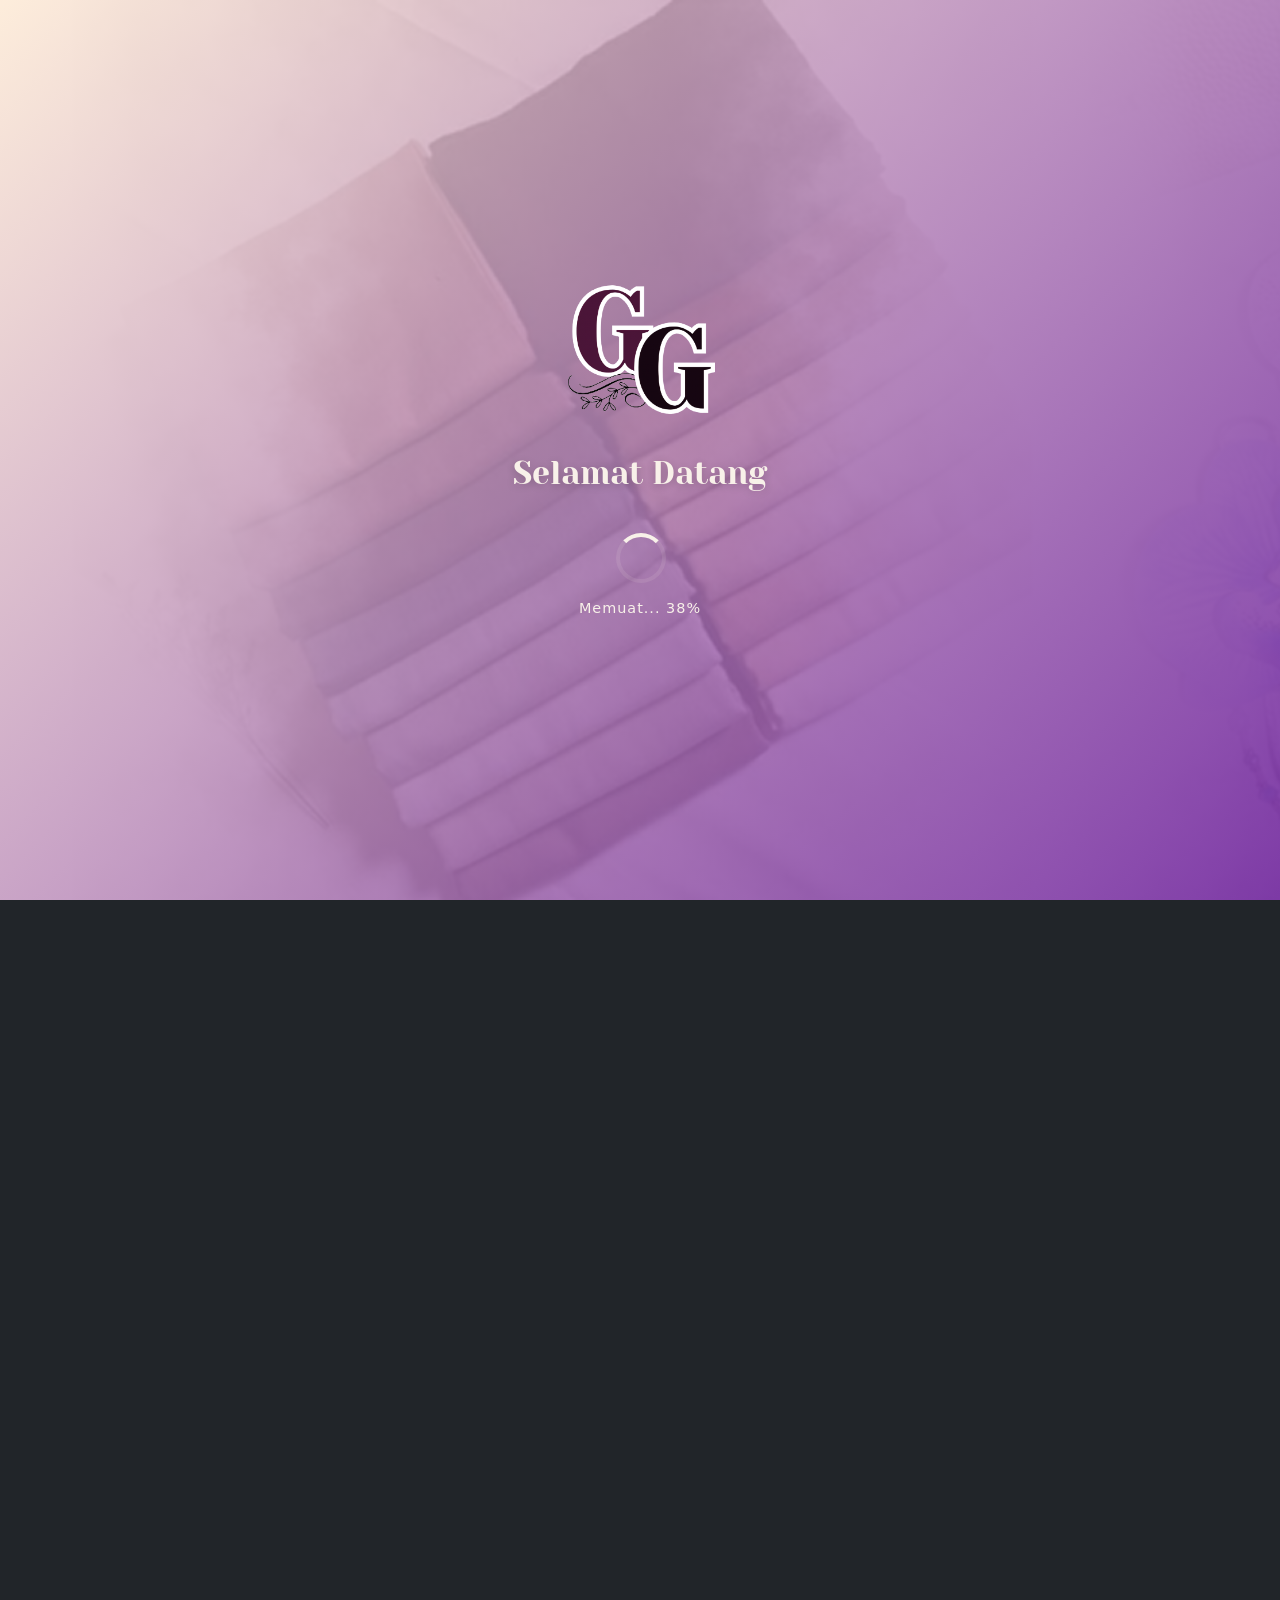
==== commit e68dbe30: "style(team,testimonials): use GG logo for Lore's Squad and initial letter avatars for testimonials" ====
--- a/index.html
+++ b/index.html
@@ -623,12 +623,12 @@
                     <div class="card border-0 shadow-sm h-100 text-center py-4">
                         <div class="team-card">
                             <div class="position-relative d-inline-block">
-                                <img src="asset/img/team/ceo.svg"
+                                <img src="asset/img/logo1.png"
                                     class="rounded-circle mb-3 shadow-sm" alt="CEO Lore's Squad"
-                                    style="width: 150px; height: 150px; object-fit: cover;">
-                                <div class="position-absolute bottom-0 end-0 bg-primary rounded-circle p-2 border border-3 border-white"
-                                    style="width: 40px; height: 40px; background-color: #491937;">
-                                    <i class="bi bi-star-fill text-white"></i>
+                                    style="width: 150px; height: 150px; object-fit: contain; padding: 18px; background-color: #f8f1e9; border: 3px solid #491937;">
+                                <div class="position-absolute bottom-0 end-0 rounded-circle d-flex align-items-center justify-content-center border border-3 border-white"
+                                    style="width: 40px; height: 40px; background-color: #491937; margin-bottom: 0.75rem;">
+                                    <i class="bi bi-star-fill" style="color: #ffffff !important; font-size: 0.95rem;"></i>
                                 </div>
                             </div>
                             <h5 class="mb-1" style="color: #491937;">Lore's Squad</h5>
@@ -837,11 +837,13 @@
                 <div class="col-md-4" data-aos="fade-up" data-aos-delay="100">
                     <div class="card h-100 border-0 shadow-sm">
                         <div class="card-body p-4">
-                            <div class="d-flex mb-3">
-                                <img src="asset/img/testimonials/sarah.svg" class="rounded-circle me-3"
-                                    alt="Sarah" style="width: 50px; height: 50px;">
+                            <div class="d-flex align-items-center mb-3">
+                                <div class="rounded-circle me-3 d-flex align-items-center justify-content-center flex-shrink-0"
+                                    style="width: 50px; height: 50px; background-color: #491937; color: #ffffff; font-family: 'Yeseva One', cursive; font-size: 1.25rem;">
+                                    S
+                                </div>
                                 <div>
-                                    <h6 class="mb-0">Sarah</h6>
+                                    <h6 class="mb-0" style="color: #491937;">Sarah</h6>
                                     <small class="text-muted">Mahasiswa</small>
                                     <div class="text-warning">
                                         <i class="bi bi-star-fill"></i>
@@ -862,11 +864,13 @@
                 <div class="col-md-4" data-aos="fade-up" data-aos-delay="200">
                     <div class="card h-100 border-0 shadow-sm">
                         <div class="card-body p-4">
-                            <div class="d-flex mb-3">
-                                <img src="asset/img/testimonials/rina.svg" class="rounded-circle me-3"
-                                    alt="Rina" style="width: 50px; height: 50px;">
+                            <div class="d-flex align-items-center mb-3">
+                                <div class="rounded-circle me-3 d-flex align-items-center justify-content-center flex-shrink-0"
+                                    style="width: 50px; height: 50px; background-color: #491937; color: #ffffff; font-family: 'Yeseva One', cursive; font-size: 1.25rem;">
+                                    R
+                                </div>
                                 <div>
-                                    <h6 class="mb-0">Rina</h6>
+                                    <h6 class="mb-0" style="color: #491937;">Rina</h6>
                                     <small class="text-muted">Karyawan</small>
                                     <div class="text-warning">
                                         <i class="bi bi-star-fill"></i>
@@ -887,11 +891,13 @@
                 <div class="col-md-4" data-aos="fade-up" data-aos-delay="300">
                     <div class="card h-100 border-0 shadow-sm">
                         <div class="card-body p-4">
-                            <div class="d-flex mb-3">
-                                <img src="asset/img/testimonials/dian.svg" class="rounded-circle me-3"
-                                    alt="Dian" style="width: 50px; height: 50px;">
+                            <div class="d-flex align-items-center mb-3">
+                                <div class="rounded-circle me-3 d-flex align-items-center justify-content-center flex-shrink-0"
+                                    style="width: 50px; height: 50px; background-color: #491937; color: #ffffff; font-family: 'Yeseva One', cursive; font-size: 1.25rem;">
+                                    D
+                                </div>
                                 <div>
-                                    <h6 class="mb-0">Dian</h6>
+                                    <h6 class="mb-0" style="color: #491937;">Dian</h6>
                                     <small class="text-muted">Ibu Rumah Tangga</small>
                                     <div class="text-warning">
                                         <i class="bi bi-star-fill"></i>
--- a/asset/css/style.css
+++ b/asset/css/style.css
@@ -428,7 +428,11 @@
     background: linear-gradient(180deg, #ffffff 0%, #fdf9f4 55%, #ffffff 100%);
 }
 
-/* Button Hover Effect */
+/* Button Hover Effect & White Icons on Primary Buttons */
+.btn[style*="background-color: #491937"] .bi {
+    color: #ffffff !important;
+}
+
 .btn[style*="background-color: #491937"]:hover {
     background-color: #3a142f !important;
     color: white !important;
@@ -1014,8 +1018,9 @@
   box-shadow: 0 4px 10px rgba(73, 25, 55, 0.22);
 }
 
-.product-badge i {
-  color: #ffffff;
+.product-badge i,
+.product-badge .bi {
+  color: #ffffff !important;
 }
 
 .product-card-body {
@@ -1070,8 +1075,9 @@
   box-shadow: 0 3px 10px rgba(73, 25, 55, 0.14);
 }
 
-.product-card .btn-quick-view i {
-  color: #ffffff;
+.product-card .btn-quick-view i,
+.product-card .btn-quick-view .bi {
+  color: #ffffff !important;
   transition: transform 0.3s ease;
 }
 
@@ -1081,6 +1087,11 @@
   border-color: #3a142f;
   transform: translateY(-2px);
   box-shadow: 0 6px 14px rgba(73, 25, 55, 0.24);
+}
+
+.product-card .btn-quick-view:hover i,
+.product-card .btn-quick-view:hover .bi {
+  color: #ffffff !important;
 }
 
 /* Product item animation on filter */
@@ -1271,8 +1282,10 @@
   transition: all 0.25s ease;
 }
 
-.quickview-icon-btn i {
-  color: inherit;
+.quickview-icon-btn i,
+.quickview-icon-btn .bi {
+  color: #ffffff !important;
+  transition: color 0.25s ease;
 }
 
 .quickview-icon-btn:hover {
@@ -1281,6 +1294,11 @@
   border-color: #491937;
   transform: translateY(-3px);
   box-shadow: 0 6px 14px rgba(73, 25, 55, 0.22);
+}
+
+.quickview-icon-btn:hover i,
+.quickview-icon-btn:hover .bi {
+  color: #491937 !important;
 }
 
 .btn-brand-primary {
--- a/asset/css/popup.css
+++ b/asset/css/popup.css
@@ -64,10 +64,12 @@
     transition: all 0.25s ease;
 }
 
-.store-btn i {
+.store-btn i,
+.store-btn .bi {
     margin-right: 8px;
     font-size: 1.15rem;
-    color: inherit !important;
+    color: #ffffff !important;
+    transition: color 0.25s ease;
 }
 
 .store-btn:hover {
@@ -76,6 +78,11 @@
     border-color: #491937;
     transform: translateY(-3px);
     box-shadow: 0 6px 15px rgba(73, 25, 55, 0.18);
+}
+
+.store-btn:hover i,
+.store-btn:hover .bi {
+    color: #491937 !important;
 }
 
 .close-popup {
